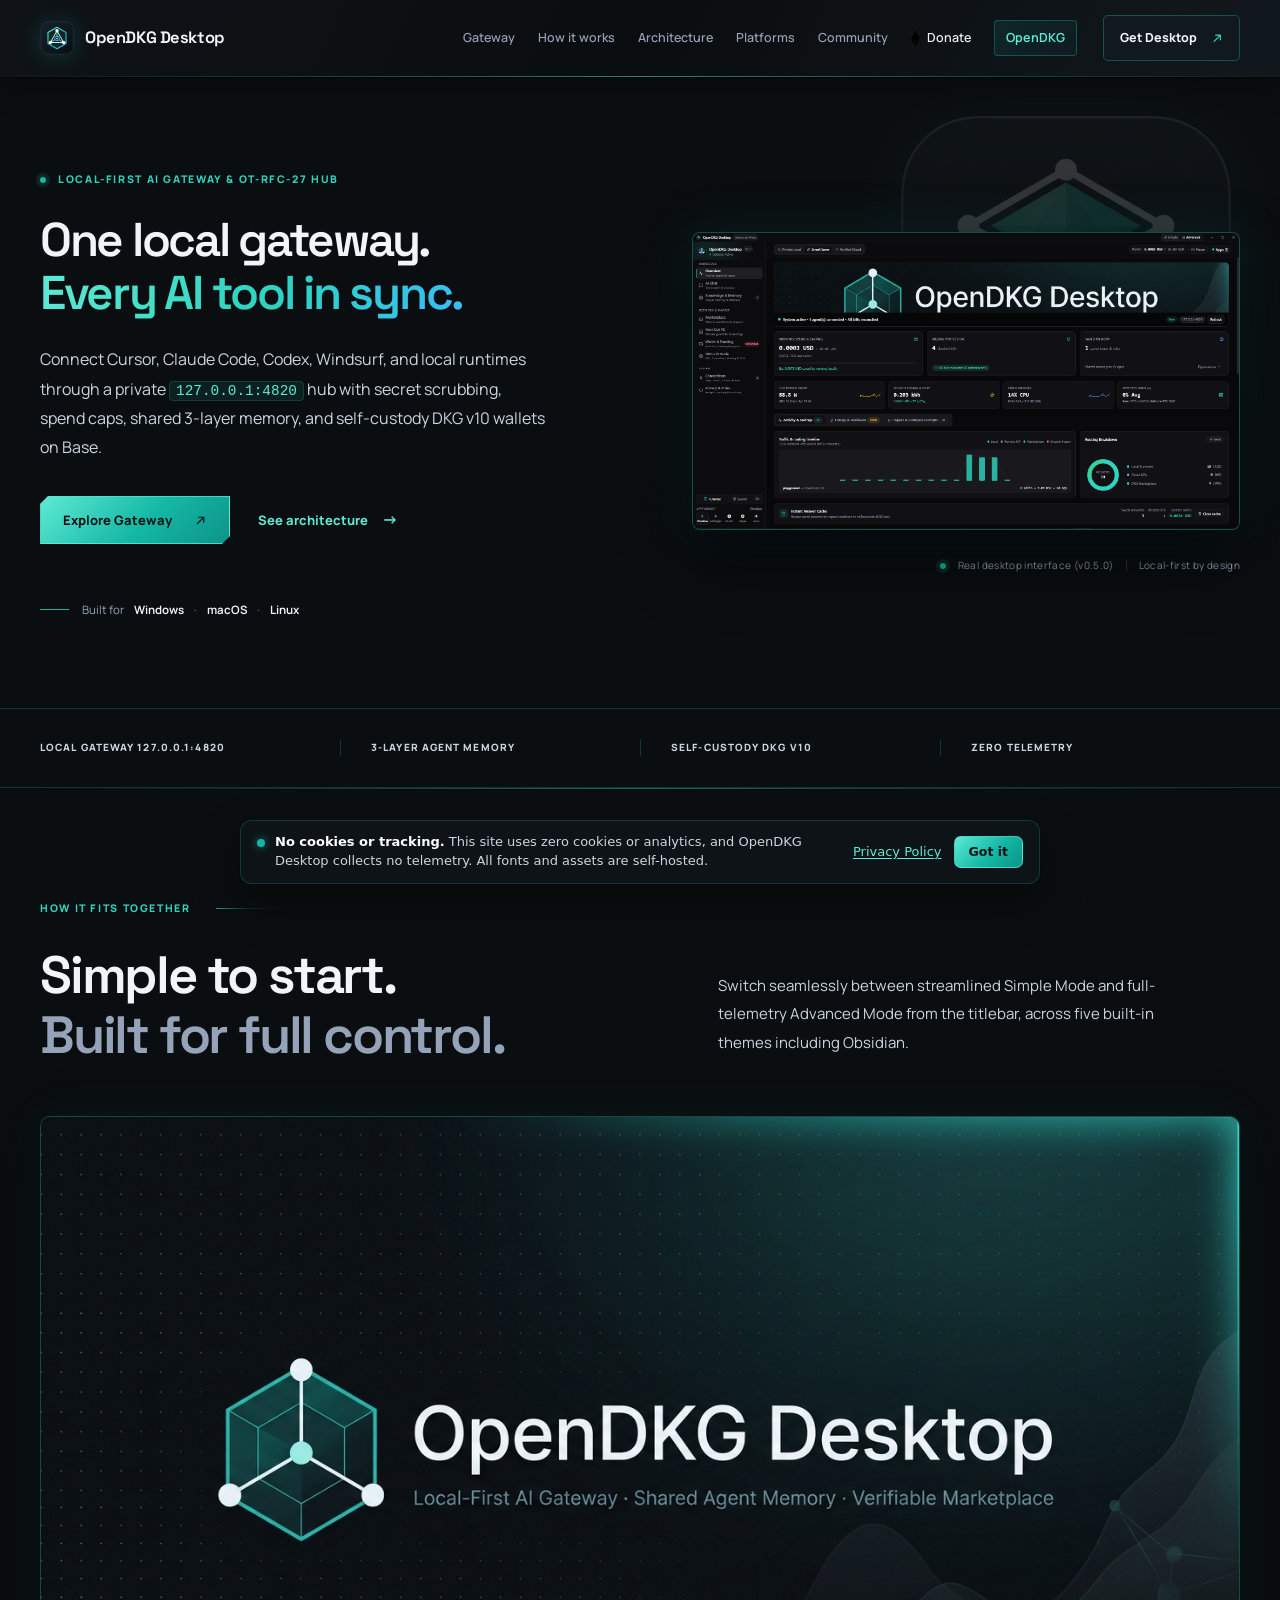
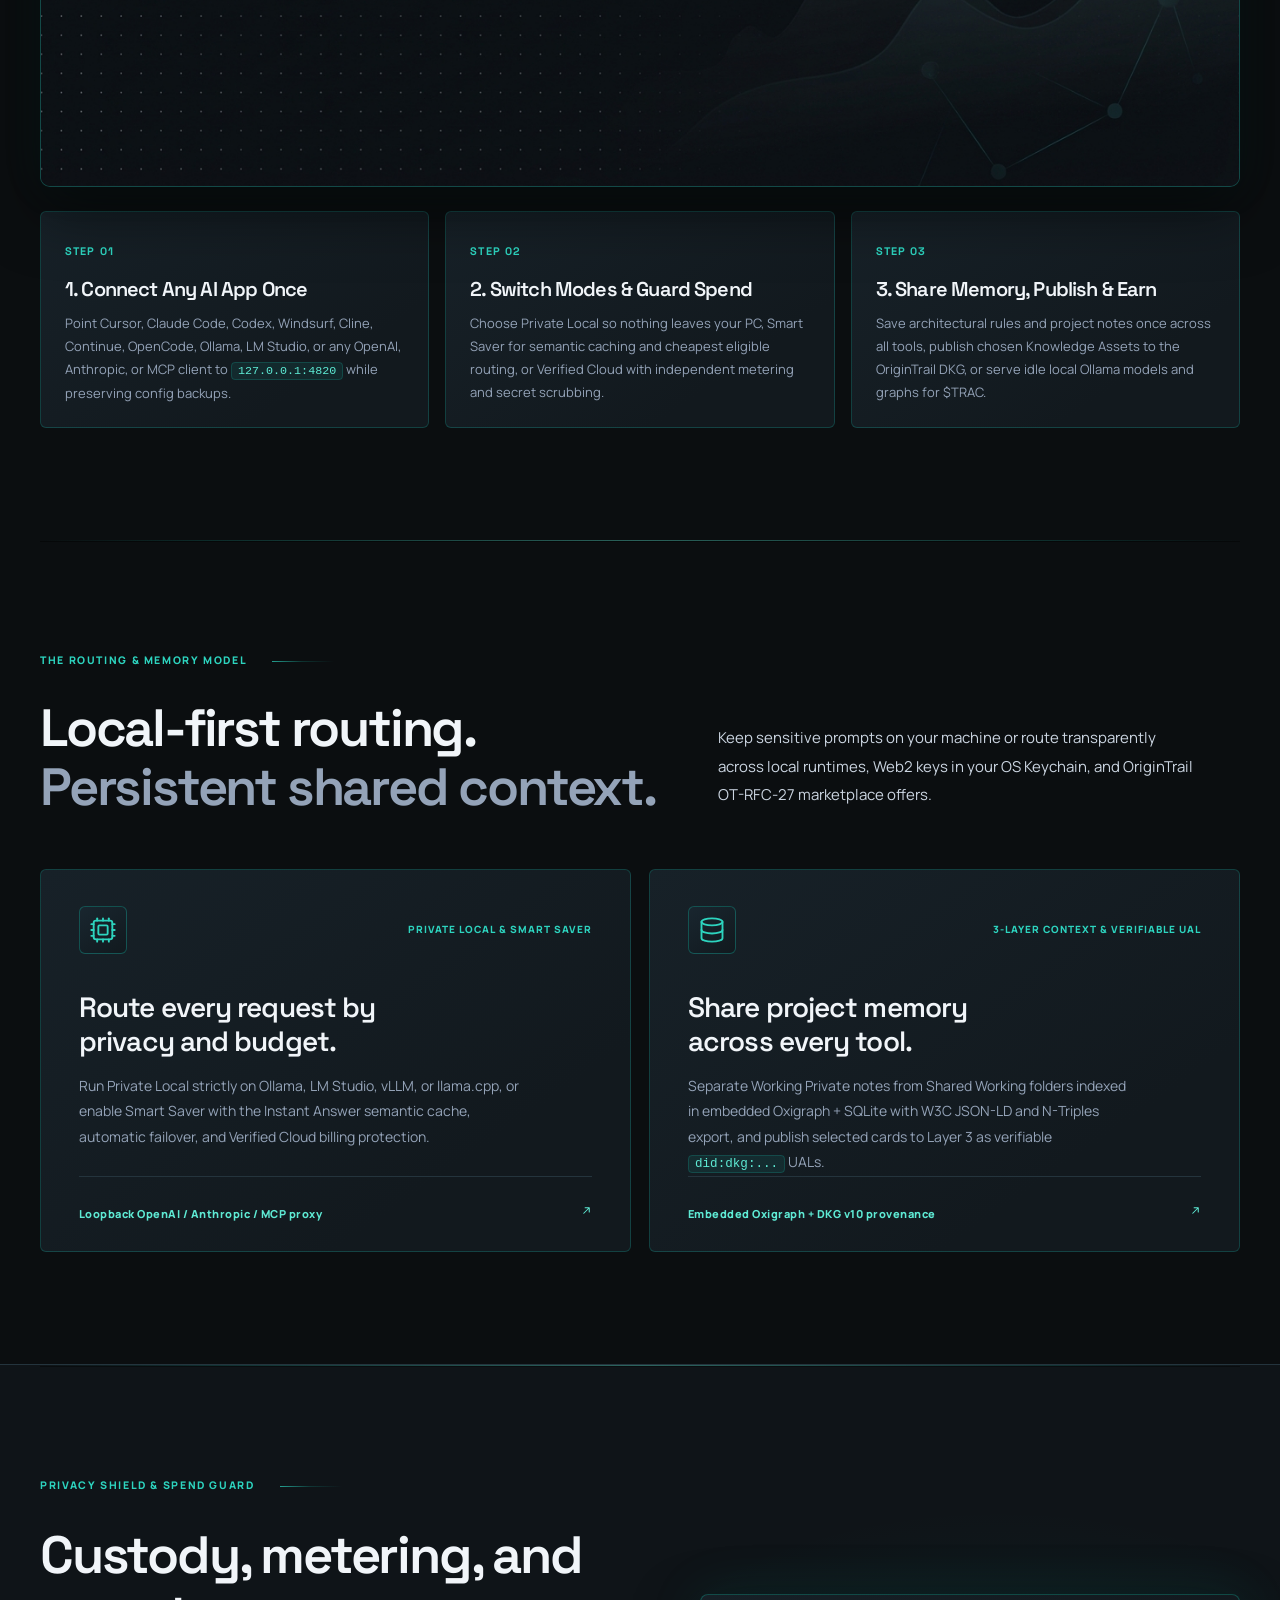
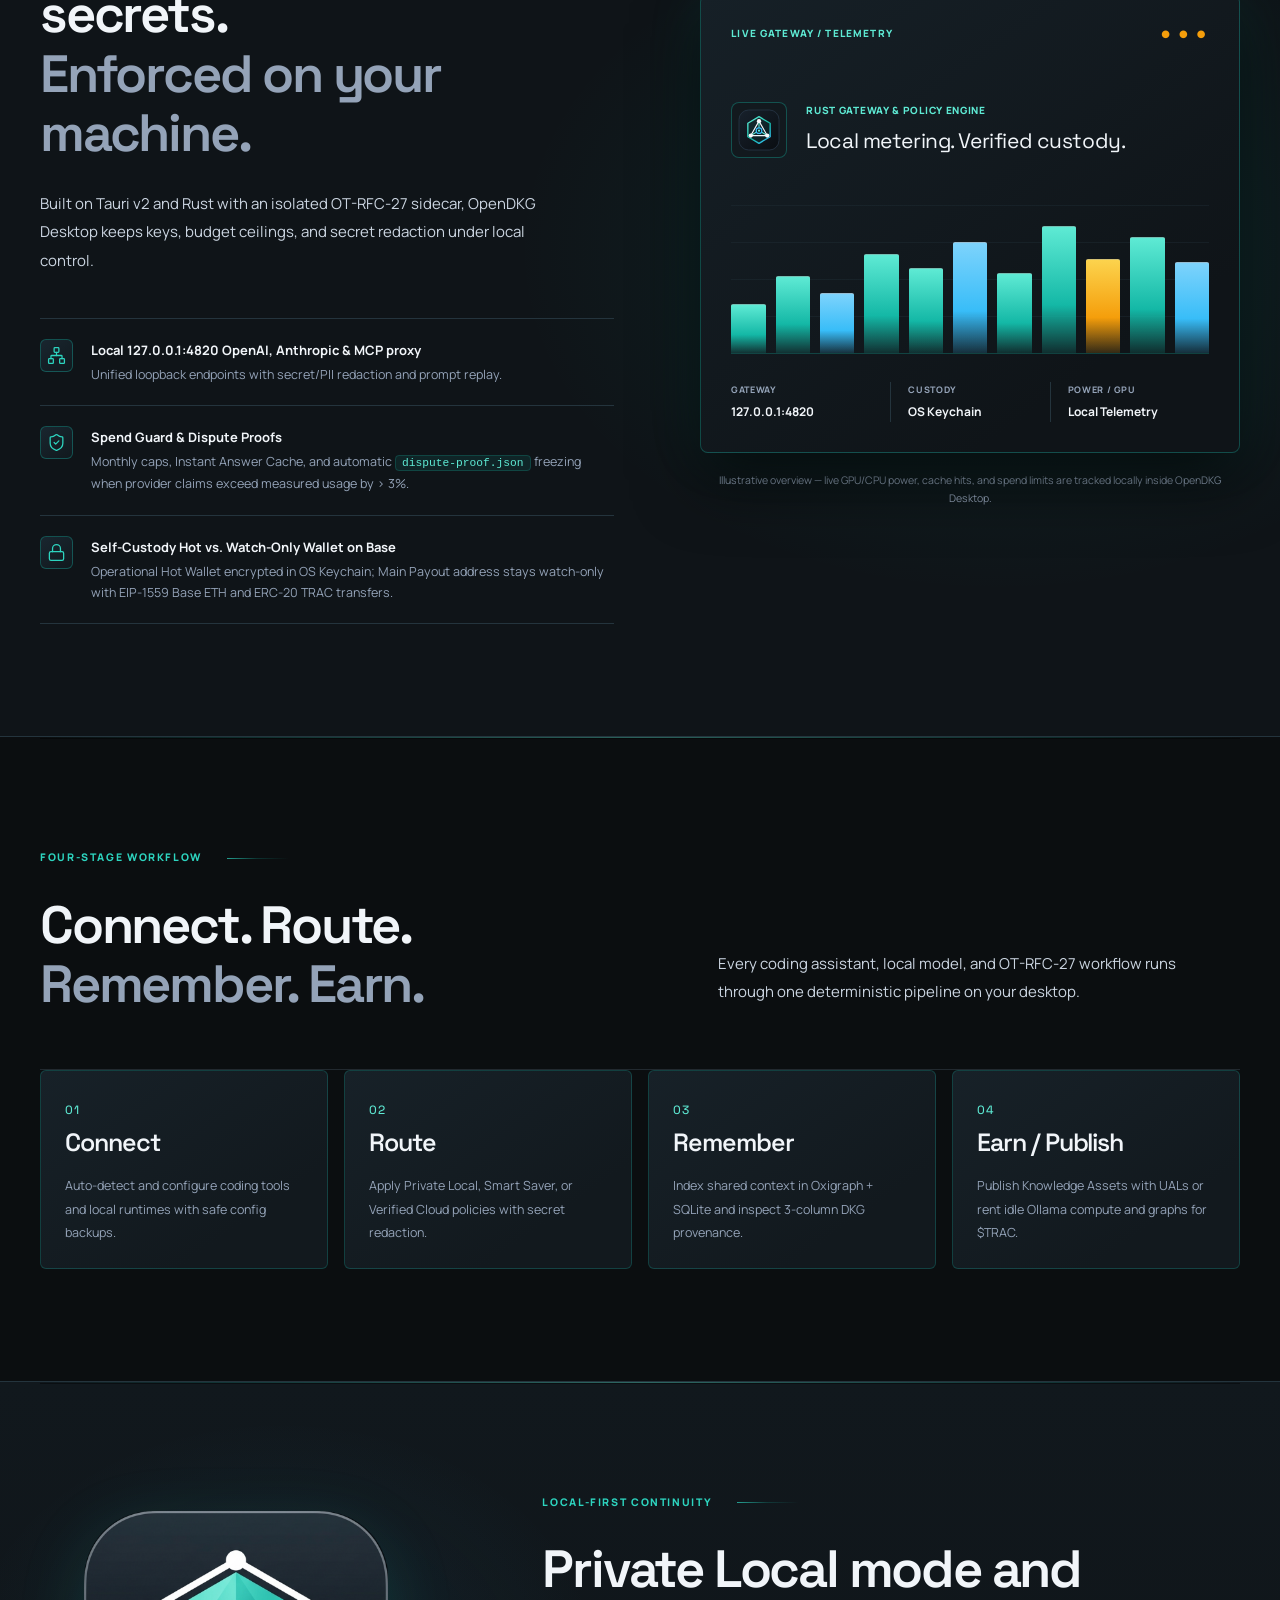
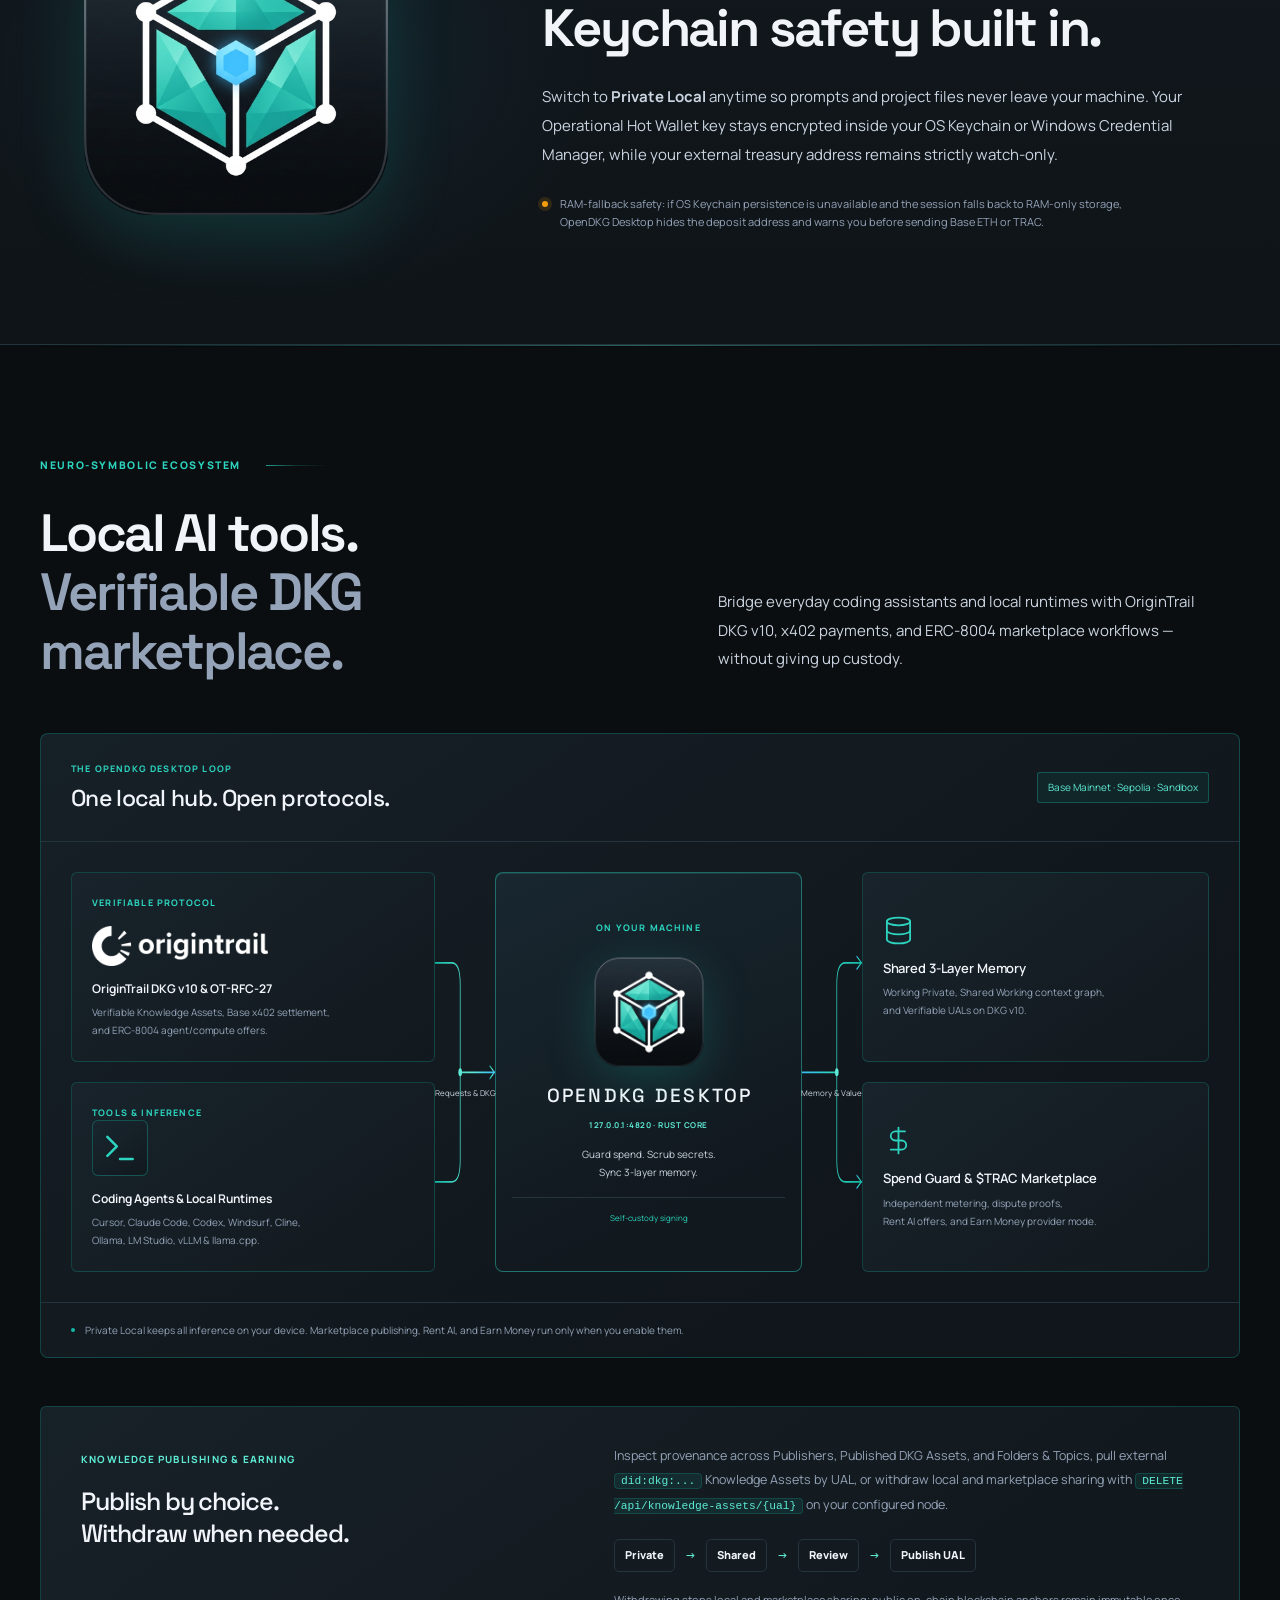
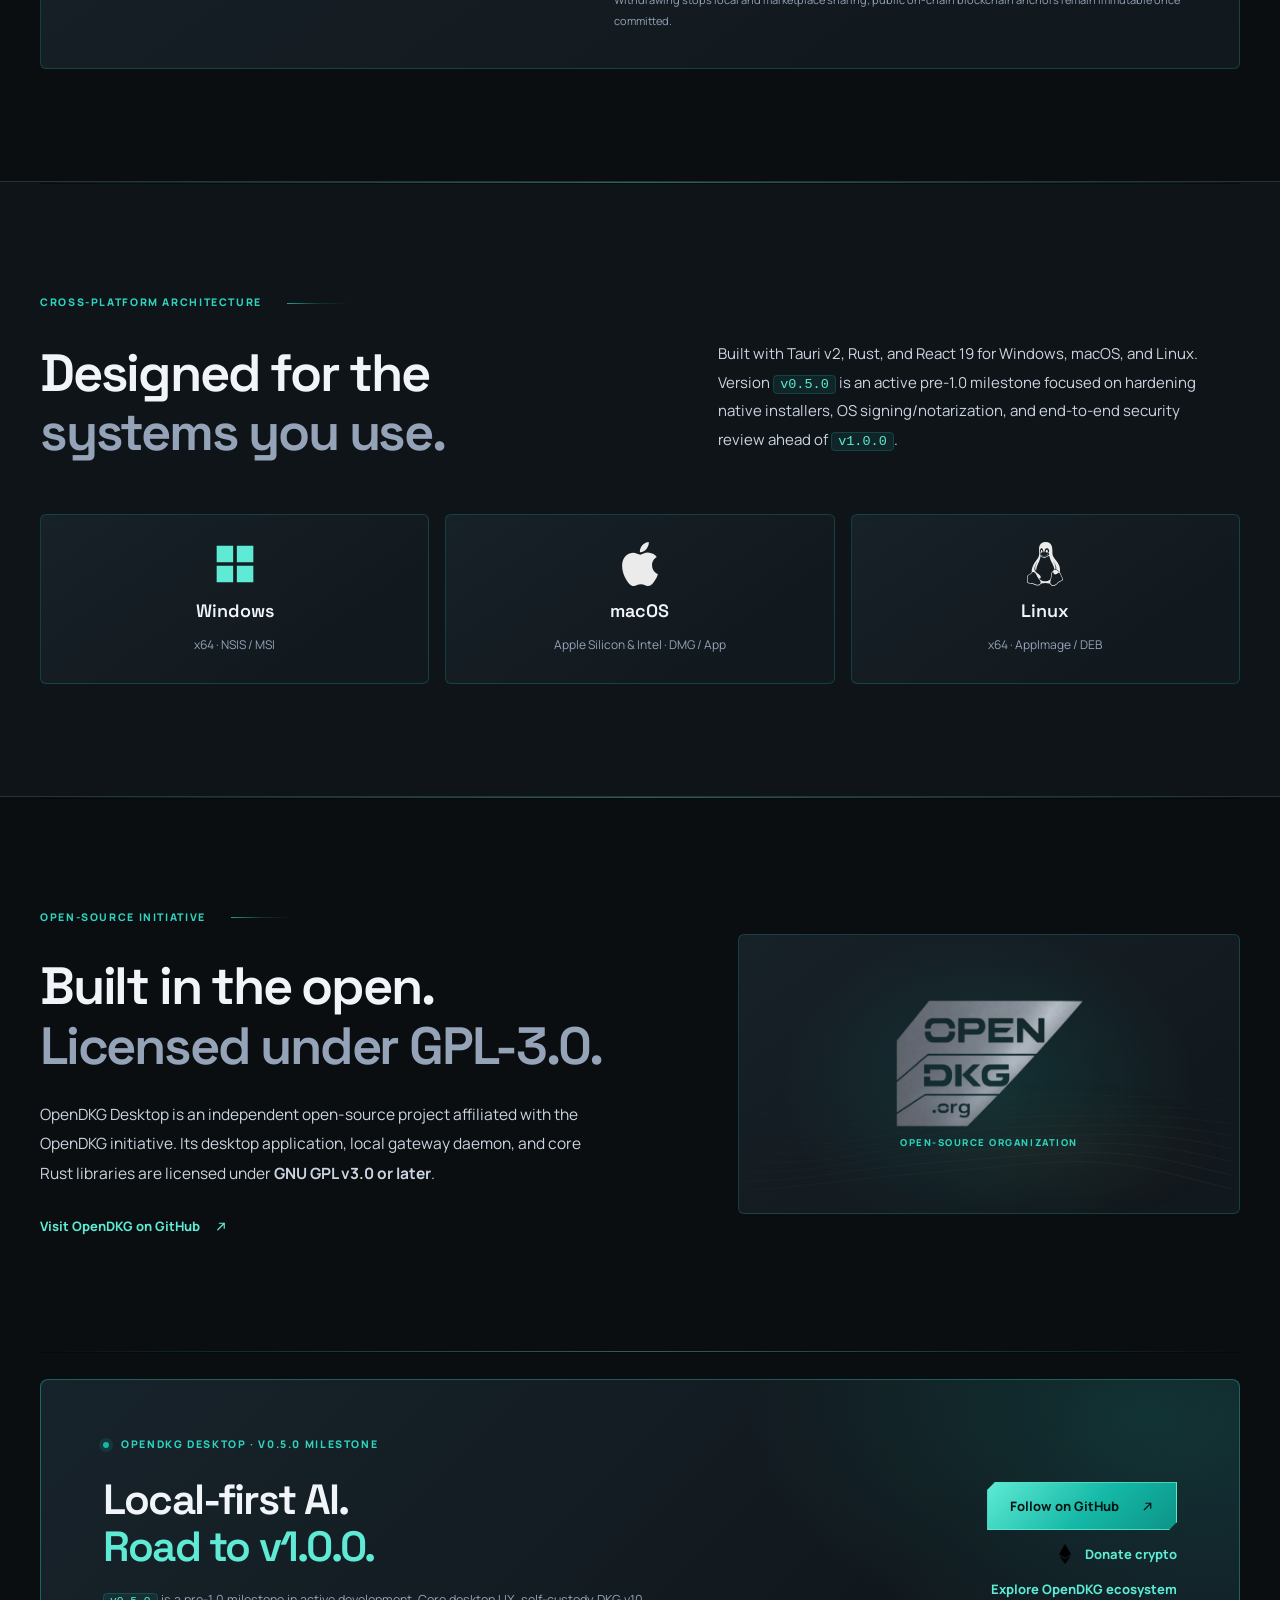
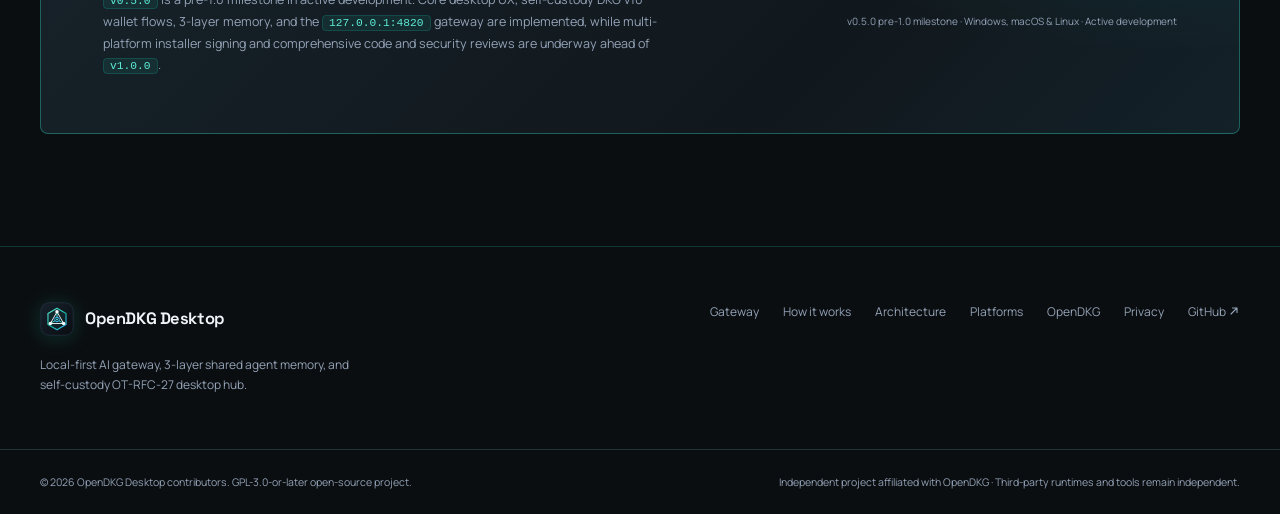
==== Desktop/index.html @ c494ce8a "Add Desktop, Graph, and VerityTrail websites" ====
<!doctype html>
<!-- Source: OpenDKG. Served at https://opendkg.org/desktop/ via the opendkg.org Pages build. -->
<html lang="en">
<head>
  <meta charset="utf-8">
  <meta name="viewport" content="width=device-width, initial-scale=1">
  <meta name="theme-color" content="#0b0e10">
  <meta name="description" content="OpenDKG Desktop is a local-first AI gateway, 3-layer agent memory hub, and OriginTrail OT-RFC-27 desktop application for Windows, macOS, and Linux.">
  <meta property="og:type" content="website">
  <meta property="og:title" content="OpenDKG Desktop — Local-First AI Gateway &amp; OT-RFC-27 Hub">
  <meta property="og:description" content="Connect AI coding agents through one private 127.0.0.1:4820 gateway with Spend Guard, 3-layer shared memory, and self-custody DKG v10 wallets on Base.">
  <meta property="og:image" content="https://opendkg.org/desktop/assets/banner.png">
  <link rel="canonical" href="https://opendkg.org/desktop/">
  <meta property="og:url" content="https://opendkg.org/desktop/">
  <title>OpenDKG Desktop — Local-First AI Gateway &amp; OT-RFC-27 Hub</title>
  <link rel="icon" type="image/png" href="assets/icon-32.png" sizes="32x32">
  <link rel="apple-touch-icon" href="assets/icon-128.png">
  <link rel="preload" href="assets/fonts/Manrope-var.ttf" as="font" type="font/ttf" crossorigin>
  <link rel="stylesheet" href="assets/site.css">
  <link rel="stylesheet" href="assets/titanium.css">
  <link rel="stylesheet" href="assets/refinements.css">
  <link rel="stylesheet" href="assets/silver-home.css">
  <link rel="stylesheet" href="assets/silver-effects.css">
  <link rel="stylesheet" href="assets/nav-donate.css">
  <link rel="stylesheet" href="assets/privacy-notice.css">
  <link rel="stylesheet" href="assets/theme.css">
  <script src="assets/site.js" defer></script>
  <script src="assets/privacy-notice.js" defer></script>
</head>
<body class="home-page" id="top">
  <a class="skip-link" href="#main">Skip to content</a>
  <div class="site-frame">
    <header class="site-header">
      <div class="shell nav-bar">
        <a class="logo-link" href="#top" aria-label="OpenDKG Desktop — back to top">
          <span class="brand-lockup">
            <img src="assets/icon.svg" width="34" height="34" alt="">
            <span class="brand-lockup-text">OpenDKG Desktop</span>
          </span>
        </a>
        <nav class="desktop-nav" aria-label="Main navigation">
          <a href="#gateway">Gateway</a>
          <a href="#how-it-works">How it works</a>
          <a href="#architecture">Architecture</a>
          <a href="#platforms">Platforms</a>
          <a href="#community">Community</a>
          <a class="nav-donate" href="https://opendkg.org/donate/"><img src="assets/icons/ethereum.png" alt="" width="9" height="15">Donate</a>
          <a class="nav-opendkg" href="https://opendkg.org/">OpenDKG</a>
        </nav>
        <a class="nav-cta" href="#download">Get Desktop <svg class="link-arrow" viewBox="0 0 16 16" fill="none" stroke="currentColor" stroke-width="1.5" stroke-linecap="round" stroke-linejoin="round" aria-hidden="true" focusable="false"><path d="M4 12 12 4M6 4h6v6"/></svg></a>
        <button class="menu-toggle" type="button" aria-label="Open menu" aria-expanded="false" aria-controls="mobile-menu"><span></span><span></span></button>
      </div>
      <nav class="mobile-nav" id="mobile-menu" aria-label="Mobile navigation" hidden>
        <a href="#gateway">Gateway</a>
        <a href="#how-it-works">How it works</a>
        <a href="#architecture">Architecture</a>
        <a href="#platforms">Platforms</a>
        <a href="#community">Community</a>
        <a href="#download">Get Desktop</a>
        <a class="nav-donate" href="https://opendkg.org/donate/"><img src="assets/icons/ethereum.png" alt="" width="9" height="15">Donate</a>
        <a class="nav-opendkg" href="https://opendkg.org/">OpenDKG</a>
      </nav>
    </header>

    <main id="main">
      <section class="hero shell" aria-labelledby="hero-title">
        <div class="hero-copy">
          <div class="eyebrow"><span class="eyebrow-marker"></span> LOCAL-FIRST AI GATEWAY &amp; OT-RFC-27 HUB</div>
          <h1 id="hero-title">One local gateway.<br><em>Every AI tool in sync.</em></h1>
          <p class="hero-intro">Connect Cursor, Claude Code, Codex, Windsurf, and local runtimes through a private <code>127.0.0.1:4820</code> hub with secret scrubbing, spend caps, shared 3-layer memory, and self-custody DKG v10 wallets on Base.</p>
          <div class="hero-actions">
            <a href="#gateway" class="button button-primary">Explore Gateway <svg class="link-arrow" viewBox="0 0 16 16" fill="none" stroke="currentColor" stroke-width="1.5" stroke-linecap="round" stroke-linejoin="round" aria-hidden="true" focusable="false"><path d="M4 12 12 4M6 4h6v6"/></svg></a>
            <a href="#architecture" class="text-link">See architecture <span aria-hidden="true">→</span></a>
          </div>
          <div class="platform-line"><span class="platform-dash"></span> Built for <strong>Windows</strong><span class="dot">·</span><strong>macOS</strong><span class="dot">·</span><strong>Linux</strong></div>
        </div>
        <div class="hero-visual" aria-label="OpenDKG Desktop v0.5.0 Obsidian theme screenshot">
          <img class="hero-shield" src="assets/logo.png" width="1024" height="1024" alt="" aria-hidden="true">
          <div class="dashboard-frame">
            <img src="assets/app-screenshot.png" width="1920" height="1041" alt="OpenDKG Desktop v0.5.0 in the Obsidian dark theme showing Simple and Advanced mode switching, Spend Guard, live GPU telemetry, and Instant Answer Cache" loading="eager" fetchpriority="high">
          </div>
          <div class="visual-caption"><span class="caption-pulse"></span> Real desktop interface (v0.5.0) <span class="caption-divider"></span> Local-first by design</div>
        </div>
      </section>

      <div class="trust-strip" aria-label="Core pillars">
        <div class="shell strip-inner">
          <span>LOCAL GATEWAY 127.0.0.1:4820</span>
          <span>3-LAYER AGENT MEMORY</span>
          <span>SELF-CUSTODY DKG V10</span>
          <span>ZERO TELEMETRY</span>
        </div>
      </div>

      <section class="section shell banner-showcase" id="quick-start" aria-labelledby="quickstart-title">
        <div class="section-label">HOW IT FITS TOGETHER</div>
        <div class="section-head">
          <h2 id="quickstart-title">Simple to start.<br><span>Built for full control.</span></h2>
          <p>Switch seamlessly between streamlined Simple Mode and full-telemetry Advanced Mode from the titlebar, across five built-in themes including Obsidian.</p>
        </div>
        <div class="banner-frame">
          <img src="assets/banner.png" width="1376" height="768" alt="OpenDKG Desktop — Local-First AI Gateway, Shared Agent Memory and Verifiable Marketplace banner" loading="lazy" decoding="async">
        </div>
        <div class="quickstart-grid">
          <article class="quickstart-card">
            <span class="quickstart-step">STEP 01</span>
            <h3>1. Connect Any AI App Once</h3>
            <p>Point Cursor, Claude Code, Codex, Windsurf, Cline, Continue, OpenCode, Ollama, LM Studio, or any OpenAI, Anthropic, or MCP client to <code>127.0.0.1:4820</code> while preserving config backups.</p>
          </article>
          <article class="quickstart-card">
            <span class="quickstart-step">STEP 02</span>
            <h3>2. Switch Modes &amp; Guard Spend</h3>
            <p>Choose Private Local so nothing leaves your PC, Smart Saver for semantic caching and cheapest eligible routing, or Verified Cloud with independent metering and secret scrubbing.</p>
          </article>
          <article class="quickstart-card">
            <span class="quickstart-step">STEP 03</span>
            <h3>3. Share Memory, Publish &amp; Earn</h3>
            <p>Save architectural rules and project notes once across all tools, publish chosen Knowledge Assets to the OriginTrail DKG, or serve idle local Ollama models and graphs for $TRAC.</p>
          </article>
        </div>
      </section>

      <section class="section shell section-protection" id="gateway" aria-labelledby="gateway-title">
        <div class="section-label">THE ROUTING &amp; MEMORY MODEL</div>
        <div class="section-head">
          <h2 id="gateway-title">Local-first routing.<br><span>Persistent shared context.</span></h2>
          <p>Keep sensitive prompts on your machine or route transparently across local runtimes, Web2 keys in your OS Keychain, and OriginTrail OT-RFC-27 marketplace offers.</p>
        </div>
        <div class="threat-pair">
          <article class="threat-panel">
            <div class="panel-heading">
              <span class="line-icon line-icon-agent" aria-hidden="true">
                <svg xmlns="http://www.w3.org/2000/svg" viewBox="0 0 24 24" fill="none" stroke="currentColor" stroke-width="1.6" stroke-linecap="round" stroke-linejoin="round" aria-hidden="true" focusable="false"><path d="M12 20v2"/><path d="M12 2v2"/><path d="M17 20v2"/><path d="M17 2v2"/><path d="M2 12h2"/><path d="M2 17h2"/><path d="M2 7h2"/><path d="M20 12h2"/><path d="M20 17h2"/><path d="M20 7h2"/><path d="M7 20v2"/><path d="M7 2v2"/><rect x="4" y="4" width="16" height="16" rx="2"/><rect x="8" y="8" width="8" height="8" rx="1"/></svg>
              </span>
              <span class="panel-index">PRIVATE LOCAL &amp; SMART SAVER</span>
            </div>
            <h3>Route every request by privacy and budget.</h3>
            <p>Run Private Local strictly on Ollama, LM Studio, vLLM, or llama.cpp, or enable Smart Saver with the Instant Answer semantic cache, automatic failover, and Verified Cloud billing protection.</p>
            <div class="panel-foot">Loopback OpenAI / Anthropic / MCP proxy <svg class="link-arrow" viewBox="0 0 16 16" fill="none" stroke="currentColor" stroke-width="1.5" stroke-linecap="round" stroke-linejoin="round" aria-hidden="true" focusable="false"><path d="M4 12 12 4M6 4h6v6"/></svg></div>
          </article>
          <article class="threat-panel">
            <div class="panel-heading">
              <span class="line-icon line-icon-system" aria-hidden="true">
                <svg xmlns="http://www.w3.org/2000/svg" viewBox="0 0 24 24" fill="none" stroke="currentColor" stroke-width="1.6" stroke-linecap="round" stroke-linejoin="round" aria-hidden="true" focusable="false"><ellipse cx="12" cy="5" rx="9" ry="3"/><path d="M3 5v14a9 3 0 0 0 18 0V5"/><path d="M3 12a9 3 0 0 0 18 0"/></svg>
              </span>
              <span class="panel-index">3-LAYER CONTEXT &amp; VERIFIABLE UAL</span>
            </div>
            <h3>Share project memory across every tool.</h3>
            <p>Separate Working Private notes from Shared Working folders indexed in embedded Oxigraph + SQLite with W3C JSON-LD and N-Triples export, and publish selected cards to Layer 3 as verifiable <code>did:dkg:...</code> UALs.</p>
            <div class="panel-foot">Embedded Oxigraph + DKG v10 provenance <svg class="link-arrow" viewBox="0 0 16 16" fill="none" stroke="currentColor" stroke-width="1.5" stroke-linecap="round" stroke-linejoin="round" aria-hidden="true" focusable="false"><path d="M4 12 12 4M6 4h6v6"/></svg></div>
          </article>
        </div>
      </section>

      <section class="section section-os" id="architecture" aria-labelledby="architecture-title">
        <div class="shell os-layout">
          <div class="os-copy">
            <div class="section-label">PRIVACY SHIELD &amp; SPEND GUARD</div>
            <h2 id="architecture-title">Custody, metering, and secrets.<br><span>Enforced on your machine.</span></h2>
            <p>Built on Tauri v2 and Rust with an isolated OT-RFC-27 sidecar, OpenDKG Desktop keeps keys, budget ceilings, and secret redaction under local control.</p>
            <ul class="feature-list">
              <li>
                <span class="mini-icon" aria-hidden="true">
                  <svg xmlns="http://www.w3.org/2000/svg" viewBox="0 0 24 24" fill="none" stroke="currentColor" stroke-width="1.6" stroke-linecap="round" stroke-linejoin="round" aria-hidden="true" focusable="false"><rect x="16" y="16" width="6" height="6" rx="1"/><rect x="2" y="16" width="6" height="6" rx="1"/><rect x="9" y="2" width="6" height="6" rx="1"/><path d="M5 16v-3a1 1 0 0 1 1-1h12a1 1 0 0 1 1 1v3"/><path d="M12 12V8"/></svg>
                </span>
                <div>
                  <strong>Local 127.0.0.1:4820 OpenAI, Anthropic &amp; MCP proxy</strong>
                  <span>Unified loopback endpoints with secret/PII redaction and prompt replay.</span>
                </div>
              </li>
              <li>
                <span class="mini-icon" aria-hidden="true">
                  <svg xmlns="http://www.w3.org/2000/svg" viewBox="0 0 24 24" fill="none" stroke="currentColor" stroke-width="1.6" stroke-linecap="round" stroke-linejoin="round" aria-hidden="true" focusable="false"><path d="M20 13c0 5-3.5 7.5-7.66 8.95a1 1 0 0 1-.67-.01C7.5 20.5 4 18 4 13V6a1 1 0 0 1 1-1c2 0 4.5-1.2 6.24-2.72a1.17 1.17 0 0 1 1.52 0C14.51 3.81 17 5 19 5a1 1 0 0 1 1 1z"/><path d="m9 12 2 2 4-4"/></svg>
                </span>
                <div>
                  <strong>Spend Guard &amp; Dispute Proofs</strong>
                  <span>Monthly caps, Instant Answer Cache, and automatic <code>dispute-proof.json</code> freezing when provider claims exceed measured usage by &gt; 3%.</span>
                </div>
              </li>
              <li>
                <span class="mini-icon" aria-hidden="true">
                  <svg xmlns="http://www.w3.org/2000/svg" viewBox="0 0 24 24" fill="none" stroke="currentColor" stroke-width="1.6" stroke-linecap="round" stroke-linejoin="round" aria-hidden="true" focusable="false"><rect x="3" y="11" width="18" height="11" rx="2"/><path d="M7 11V7a5 5 0 0 1 10 0v4"/></svg>
                </span>
                <div>
                  <strong>Self-Custody Hot vs. Watch-Only Wallet on Base</strong>
                  <span>Operational Hot Wallet encrypted in OS Keychain; Main Payout address stays watch-only with EIP-1559 Base ETH and ERC-20 TRAC transfers.</span>
                </div>
              </li>
            </ul>
          </div>
          <div class="os-art">
            <div class="os-surface">
              <div class="os-surface-top">
                <span class="os-label">LIVE GATEWAY / TELEMETRY</span>
                <span class="os-dots">● ● ●</span>
              </div>
              <div class="os-insight">
                <img class="os-insight-mark" src="assets/icon.svg" width="56" height="56" alt="" loading="lazy">
                <div>
                  <span class="metric-caption">RUST GATEWAY &amp; POLICY ENGINE</span>
                  <div class="os-insight-title">Local metering. Verified custody.</div>
                </div>
              </div>
              <div class="os-bars" aria-hidden="true">
                <span style="--v:36%"></span>
                <span style="--v:56%"></span>
                <span class="bar-cyan" style="--v:44%"></span>
                <span style="--v:72%"></span>
                <span style="--v:62%"></span>
                <span class="bar-cyan" style="--v:81%"></span>
                <span style="--v:58%"></span>
                <span style="--v:92%"></span>
                <span class="bar-amber" style="--v:68%"></span>
                <span style="--v:84%"></span>
                <span class="bar-cyan" style="--v:66%"></span>
              </div>
              <div class="os-stats">
                <div><span>GATEWAY</span><strong>127.0.0.1:4820</strong></div>
                <div><span>CUSTODY</span><strong>OS Keychain</strong></div>
                <div><span>POWER / GPU</span><strong>Local Telemetry</strong></div>
              </div>
            </div>
            <p class="art-caption">Illustrative overview — live GPU/CPU power, cache hits, and spend limits are tracked locally inside OpenDKG Desktop.</p>
          </div>
        </div>
      </section>

      <section class="section shell method" id="how-it-works" aria-labelledby="method-title">
        <div class="section-label">FOUR-STAGE WORKFLOW</div>
        <div class="section-head">
          <h2 id="method-title">Connect. Route.<br><span>Remember. Earn.</span></h2>
          <p>Every coding assistant, local model, and OT-RFC-27 workflow runs through one deterministic pipeline on your desktop.</p>
        </div>
        <div class="steps">
          <div class="step">
            <span class="step-index">01</span>
            <h3>Connect</h3>
            <p>Auto-detect and configure coding tools and local runtimes with safe config backups.</p>
          </div>
          <div class="step">
            <span class="step-index">02</span>
            <h3>Route</h3>
            <p>Apply Private Local, Smart Saver, or Verified Cloud policies with secret redaction.</p>
          </div>
          <div class="step">
            <span class="step-index">03</span>
            <h3>Remember</h3>
            <p>Index shared context in Oxigraph + SQLite and inspect 3-column DKG provenance.</p>
          </div>
          <div class="step">
            <span class="step-index">04</span>
            <h3>Earn / Publish</h3>
            <p>Publish Knowledge Assets with UALs or rent idle Ollama compute and graphs for $TRAC.</p>
          </div>
        </div>
      </section>

      <section class="section section-offline" id="offline" aria-labelledby="offline-title">
        <div class="shell offline-layout">
          <div class="offline-mark" aria-hidden="true">
            <img src="assets/logo.png" width="1024" height="1024" alt="" loading="lazy">
          </div>
          <div class="offline-copy">
            <div class="section-label">LOCAL-FIRST CONTINUITY</div>
            <h2 id="offline-title">Private Local mode and Keychain safety built in.</h2>
            <p>Switch to <strong>Private Local</strong> anytime so prompts and project files never leave your machine. Your Operational Hot Wallet key stays encrypted inside your OS Keychain or Windows Credential Manager, while your external treasury address remains strictly watch-only.</p>
            <div class="offline-footnote">
              <span class="footnote-mark"></span>
              <span>RAM-fallback safety: if OS Keychain persistence is unavailable and the session falls back to RAM-only storage, OpenDKG Desktop hides the deposit address and warns you before sending Base ETH or TRAC.</span>
            </div>
          </div>
        </div>
      </section>

      <section class="section shell intelligence" id="ecosystem" aria-labelledby="ecosystem-title">
        <div class="section-label">NEURO-SYMBOLIC ECOSYSTEM</div>
        <div class="section-head">
          <h2 id="ecosystem-title">Local AI tools.<br><span>Verifiable DKG marketplace.</span></h2>
          <p>Bridge everyday coding assistants and local runtimes with OriginTrail DKG v10, x402 payments, and ERC-8004 marketplace workflows — without giving up custody.</p>
        </div>
        <figure id="intelligence-map" class="intelligence-map" aria-labelledby="intelligence-map-title" aria-describedby="intelligence-map-note">
          <div class="intelligence-map-heading">
            <div>
              <span class="map-eyebrow">THE OPENDKG DESKTOP LOOP</span>
              <h3 id="intelligence-map-title">One local hub. Open protocols.</h3>
            </div>
            <span class="map-optional">Base Mainnet · Sepolia · Sandbox</span>
          </div>
          <div class="intelligence-map-grid">
            <div class="map-partners">
              <article class="map-partner">
                <span class="map-node-label">VERIFIABLE PROTOCOL</span>
                <img class="map-origintrail" src="assets/brands/origintrail.webp" width="416" height="94" alt="OriginTrail" loading="lazy">
                <h4>OriginTrail DKG v10 &amp; OT-RFC-27</h4>
                <p>Verifiable Knowledge Assets, Base x402 settlement,<br>and ERC-8004 agent/compute offers.</p>
              </article>
              <article class="map-partner">
                <span class="map-node-label">TOOLS &amp; INFERENCE</span>
                <span class="vendor-emblem" aria-hidden="true">
                  <svg xmlns="http://www.w3.org/2000/svg" viewBox="0 0 24 24" fill="none" stroke="currentColor" stroke-width="1.6" stroke-linecap="round" stroke-linejoin="round" focusable="false"><polyline points="4 17 10 11 4 5"/><line x1="12" x2="20" y1="19" y2="19"/></svg>
                </span>
                <h4>Coding Agents &amp; Local Runtimes</h4>
                <p>Cursor, Claude Code, Codex, Windsurf, Cline,<br>Ollama, LM Studio, vLLM &amp; llama.cpp.</p>
              </article>
            </div>
            <div class="map-connector map-connector-in" aria-hidden="true">
              <svg viewBox="0 0 100 300" preserveAspectRatio="none">
                <defs>
                  <linearGradient id="map-line-in" x1="0" x2="1">
                    <stop stop-color="#14b8a6"/>
                    <stop offset="0.6" stop-color="#5eead4"/>
                    <stop offset="1" stop-color="#38bdf8"/>
                  </linearGradient>
                </defs>
                <path d="M0 68H28Q42 68 42 84V216Q42 232 28 232H0M42 150H100"/>
                <circle cx="42" cy="150" r="3"/>
                <path class="map-arrow" d="m91 145 8 5-8 5"/>
              </svg>
              <span>Requests &amp; DKG</span>
            </div>
            <div class="map-axiom">
              <span class="map-node-label">ON YOUR MACHINE</span>
              <img src="assets/logo.png" width="1024" height="1024" alt="OpenDKG Desktop emblem" loading="lazy">
              <strong>OPENDKG DESKTOP</strong>
              <span class="map-core-tag">127.0.0.1:4820 · RUST CORE</span>
              <p>Guard spend. Scrub secrets.<br>Sync 3-layer memory.</p>
              <div class="map-return-label">Self-custody signing</div>
            </div>
            <div class="map-connector map-connector-out" aria-hidden="true">
              <svg viewBox="0 0 100 300" preserveAspectRatio="none">
                <defs>
                  <linearGradient id="map-line-out" x1="0" x2="1">
                    <stop stop-color="#38bdf8"/>
                    <stop offset="0.5" stop-color="#2dd4bf"/>
                    <stop offset="1" stop-color="#14b8a6"/>
                  </linearGradient>
                </defs>
                <path d="M0 150H58M100 68H72Q58 68 58 84V216Q58 232 72 232H100"/>
                <circle cx="58" cy="150" r="3"/>
                <path class="map-arrow" d="m91 63 8 5-8 5m0 154 8 5-8 5"/>
              </svg>
              <span>Memory &amp; Value</span>
            </div>
            <div class="map-outcomes">
              <article class="map-outcome">
                <span class="map-outcome-icon">
                  <svg xmlns="http://www.w3.org/2000/svg" viewBox="0 0 24 24" fill="none" stroke="currentColor" stroke-width="1.6" stroke-linecap="round" stroke-linejoin="round" aria-hidden="true" focusable="false"><ellipse cx="12" cy="5" rx="9" ry="3"/><path d="M3 5v14a9 3 0 0 0 18 0V5"/><path d="M3 12a9 3 0 0 0 18 0"/></svg>
                </span>
                <div>
                  <h4>Shared 3-Layer Memory</h4>
                  <p>Working Private, Shared Working context graph,<br>and Verifiable UALs on DKG v10.</p>
                </div>
              </article>
              <article class="map-outcome">
                <span class="map-outcome-icon">
                  <svg xmlns="http://www.w3.org/2000/svg" viewBox="0 0 24 24" fill="none" stroke="currentColor" stroke-width="1.6" stroke-linecap="round" stroke-linejoin="round" aria-hidden="true" focusable="false"><path d="M12 2v20"/><path d="M17 5H9.5a3.5 3.5 0 0 0 0 7h5a3.5 3.5 0 0 1 0 7H6"/></svg>
                </span>
                <div>
                  <h4>Spend Guard &amp; $TRAC Marketplace</h4>
                  <p>Independent metering, dispute proofs,<br>Rent AI offers, and Earn Money provider mode.</p>
                </div>
              </article>
            </div>
          </div>
          <figcaption id="intelligence-map-note">
            <span class="map-foot-dot" aria-hidden="true"></span>
            Private Local keeps all inference on your device. Marketplace publishing, Rent AI, and Earn Money run only when you enable them.
          </figcaption>
        </figure>
        <div class="reporting">
          <div>
            <span class="reporting-label">KNOWLEDGE PUBLISHING &amp; EARNING</span>
            <h3>Publish by choice.<br>Withdraw when needed.</h3>
          </div>
          <div>
            <p>Inspect provenance across Publishers, Published DKG Assets, and Folders &amp; Topics, pull external <code>did:dkg:...</code> Knowledge Assets by UAL, or withdraw local and marketplace sharing with <code>DELETE /api/knowledge-assets/{ual}</code> on your configured node.</p>
            <div class="reporting-flow" aria-label="Knowledge publishing process">
              <span>Private</span><b>→</b><span>Shared</span><b>→</b><span>Review</span><b>→</b><span>Publish UAL</span>
            </div>
            <p class="reporting-note">Withdrawing stops local and marketplace sharing; public on-chain blockchain anchors remain immutable once committed.</p>
          </div>
        </div>
      </section>

      <section class="section platforms-section" id="platforms" aria-labelledby="platforms-title">
        <div class="shell">
          <div class="section-label">CROSS-PLATFORM ARCHITECTURE</div>
          <div class="section-head">
            <h2 id="platforms-title">Designed for the<br><span>systems you use.</span></h2>
            <p>Built with Tauri v2, Rust, and React 19 for Windows, macOS, and Linux. Version <code>v0.5.0</code> is an active pre-1.0 milestone focused on hardening native installers, OS signing/notarization, and end-to-end security review ahead of <code>v1.0.0</code>.</p>
          </div>
          <div class="platform-grid">
            <div class="platform-card">
              <span class="platform-symbol" aria-hidden="true"><svg viewBox="0 0 24 24" fill="currentColor" focusable="false"><path d="M2 2h9v9H2zM13 2h9v9h-9zM2 13h9v9H2zM13 13h9v9h-9z"/></svg></span>
              <strong>Windows</strong>
              <span class="platform-note">x64 · NSIS / MSI</span>
            </div>
            <div class="platform-card">
              <span class="platform-symbol" aria-hidden="true"><img src="assets/icons/apple.svg" width="44" height="44" alt="" loading="lazy"></span>
              <strong>macOS</strong>
              <span class="platform-note">Apple Silicon &amp; Intel · DMG / App</span>
            </div>
            <div class="platform-card">
              <span class="platform-symbol" aria-hidden="true"><img src="assets/icons/linux.svg" width="44" height="44" alt="" loading="lazy"></span>
              <strong>Linux</strong>
              <span class="platform-note">x64 · AppImage / DEB</span>
            </div>
          </div>
        </div>
      </section>

      <section class="section shell community" id="community" aria-labelledby="community-title">
        <div class="community-main">
          <div>
            <div class="section-label">OPEN-SOURCE INITIATIVE</div>
            <h2 id="community-title">Built in the open.<br><span>Licensed under GPL-3.0.</span></h2>
            <p>OpenDKG Desktop is an independent open-source project affiliated with the OpenDKG initiative. Its desktop application, local gateway daemon, and core Rust libraries are licensed under <strong>GNU GPL v3.0 or later</strong>.</p>
            <a class="text-link" href="https://github.com/OpenDKG" target="_blank" rel="noopener noreferrer">Visit OpenDKG on GitHub <svg class="link-arrow" viewBox="0 0 16 16" fill="none" stroke="currentColor" stroke-width="1.5" stroke-linecap="round" stroke-linejoin="round" aria-hidden="true" focusable="false"><path d="M4 12 12 4M6 4h6v6"/></svg></a>
          </div>
          <div class="community-brand">
            <img class="community-wave" src="assets/opendkg-wave.svg" width="621" height="180" alt="" loading="lazy" decoding="async" aria-hidden="true">
            <img class="community-lockup" src="assets/opendkg-titanium.webp" width="420" height="294" loading="lazy" decoding="async" alt="OpenDKG logo">
            <small>OPEN-SOURCE ORGANIZATION</small>
          </div>
        </div>
      </section>

      <section class="section shell download-section" id="download" aria-labelledby="download-title">
        <div class="download-box">
          <div>
            <div class="eyebrow"><span class="eyebrow-marker"></span> OPENDKG DESKTOP · V0.5.0 MILESTONE</div>
            <h2 id="download-title">Local-first AI.<br><span>Road to v1.0.0.</span></h2>
            <p><code>v0.5.0</code> is a pre-1.0 milestone in active development. Core desktop UX, self-custody DKG v10 wallet flows, 3-layer memory, and the <code>127.0.0.1:4820</code> gateway are implemented, while multi-platform installer signing and comprehensive code and security reviews are underway ahead of <code>v1.0.0</code>.</p>
          </div>
          <div class="download-actions">
            <a class="button button-primary" href="https://github.com/OpenDKG" target="_blank" rel="noopener noreferrer">Follow on GitHub <svg class="link-arrow" viewBox="0 0 16 16" fill="none" stroke="currentColor" stroke-width="1.5" stroke-linecap="round" stroke-linejoin="round" aria-hidden="true" focusable="false"><path d="M4 12 12 4M6 4h6v6"/></svg></a>
            <a class="text-link" href="https://opendkg.org/donate/"><img src="assets/icons/ethereum.png" alt="" width="12" height="20">Donate crypto</a>
            <a class="text-link" href="https://opendkg.org/">Explore OpenDKG ecosystem</a>
            <span>v0.5.0 pre-1.0 milestone · Windows, macOS &amp; Linux · Active development</span>
          </div>
        </div>
      </section>
    </main>

    <footer class="site-footer">
      <div class="shell footer-main">
        <div class="footer-brand">
          <a href="#top" aria-label="OpenDKG Desktop — back to top">
            <span class="brand-lockup">
              <img src="assets/icon.svg" width="32" height="32" alt="">
              <span class="brand-lockup-text">OpenDKG Desktop</span>
            </span>
          </a>
          <p>Local-first AI gateway, 3-layer shared agent memory, and self-custody OT-RFC-27 desktop hub.</p>
        </div>
        <div class="footer-links">
          <a href="#gateway">Gateway</a>
          <a href="#how-it-works">How it works</a>
          <a href="#architecture">Architecture</a>
          <a href="#platforms">Platforms</a>
          <a href="#community">OpenDKG</a>
          <a href="https://opendkg.org/privacy/">Privacy</a>
          <a href="https://github.com/OpenDKG" target="_blank" rel="noopener noreferrer">GitHub <svg class="link-arrow" viewBox="0 0 16 16" fill="none" stroke="currentColor" stroke-width="1.5" stroke-linecap="round" stroke-linejoin="round" aria-hidden="true" focusable="false"><path d="M4 12 12 4M6 4h6v6"/></svg></a>
        </div>
      </div>
      <div class="shell footer-bottom">
        <span>© <span id="year">2026</span> OpenDKG Desktop contributors. GPL-3.0-or-later open-source project.</span>
        <span>Independent project affiliated with OpenDKG · Third-party runtimes and tools remain independent.</span>
      </div>
    </footer>
  </div>

  <aside id="privacy-notice" class="privacy-notice" role="region" aria-label="Privacy notice">
    <div class="privacy-notice-inner">
      <p class="privacy-notice-copy">
        <span class="privacy-notice-dot" aria-hidden="true"></span>
        <span><strong>No cookies or tracking.</strong> This site uses zero cookies or analytics, and OpenDKG Desktop collects no telemetry. All fonts and assets are self-hosted.</span>
      </p>
      <div class="privacy-notice-actions">
        <a class="privacy-notice-link" href="https://opendkg.org/privacy/">Privacy Policy</a>
        <button type="button" class="privacy-notice-btn" id="privacy-notice-dismiss">Got it</button>
      </div>
    </div>
  </aside>
</body>
</html>
---- Desktop/assets/site.css ----
@font-face{font-family:Manrope;src:url('fonts/Manrope-var.ttf') format('truetype');font-style:normal;font-weight:200 800;font-display:swap}
@font-face{font-family:SpaceGrotesk;src:url('fonts/SpaceGrotesk-var.ttf') format('truetype');font-style:normal;font-weight:300 700;font-display:swap}
:root{color-scheme:dark;--bg:#0b0f15;--paper:#0e141d;--surface:#111923;--border:rgba(159,183,217,.13);--white:#f3f6fb;--soft:#b4bfd1;--muted:#8190a6;--blue:#80b9ed;--indigo:#a69cdb;--cyan:#8acbd6;--container:1280px}
*,*::before,*::after{box-sizing:border-box}
html{scroll-behavior:smooth;scroll-padding-top:85px}
body{margin:0;overflow-x:clip;background:var(--bg);color:var(--white);font:400 15.5px/1.7 Manrope,system-ui,sans-serif;-webkit-font-smoothing:antialiased}
body::before{content:"";position:absolute;z-index:-1;inset:0 0 auto;height:1120px;background:radial-gradient(ellipse 750px 590px at 92% 12%,rgba(40,73,115,.18),transparent 80%),radial-gradient(ellipse 700px 520px at 25% 20%,rgba(40,51,77,.14),transparent 80%);pointer-events:none}
a{color:inherit}img{max-width:100%;height:auto}button{font:inherit}button,a{-webkit-tap-highlight-color:transparent}::selection{background:#37577a;color:#fff}
:focus-visible{outline:2px solid var(--blue);outline-offset:4px;border-radius:3px}
[hidden]{display:none!important}.skip-link{position:absolute;left:20px;top:-80px;background:#fff;color:#101720;padding:12px 18px;z-index:100}.skip-link:focus{top:12px}
.shell{max-width:var(--container);padding-left:40px;padding-right:40px;margin-left:auto;margin-right:auto}
.site-header{position:sticky;top:0;z-index:80;background:rgba(11,15,21,.91);border-bottom:1px solid rgba(161,177,206,.075);backdrop-filter:blur(24px);-webkit-backdrop-filter:blur(24px)}
.nav-bar{height:82px;display:flex;align-items:center;gap:36px}.logo-link{display:inline-flex;align-items:center;flex-shrink:0}.logo-link img{width:156px;height:auto;object-fit:contain}.desktop-nav{display:flex;align-items:center;gap:30px;margin-left:auto}.desktop-nav a{font-size:12.5px;color:#a7b0c1;text-decoration:none;font-weight:550;transition:color .2s}.desktop-nav a:hover{color:#fff}.nav-cta{display:inline-flex;align-items:center;gap:14px;white-space:nowrap;text-decoration:none;font-weight:750;font-size:12.5px;color:#d8e9fa;border:1px solid rgba(141,183,225,.26);border-radius:8px;padding:11px 16px;background:rgba(117,165,215,.055);transition:background .2s,border .2s}.nav-cta:hover{background:rgba(117,165,215,.15);border-color:rgba(141,183,225,.52)}.nav-cta span{font-size:15px;color:var(--blue)}.menu-toggle{display:none;border:1px solid var(--border);background:rgba(255,255,255,.04);border-radius:8px;width:44px;height:42px;align-items:center;justify-content:center;gap:5px;flex-direction:column;cursor:pointer}.menu-toggle span{width:17px;height:2px;background:#e4ebf6;transition:transform .2s}.menu-toggle[aria-expanded=true] span:first-child{transform:translateY(3.5px) rotate(45deg)}.menu-toggle[aria-expanded=true] span:last-child{transform:translateY(-3.5px) rotate(-45deg)}.mobile-nav{padding:8px 28px 20px;border-top:1px solid var(--border)}.mobile-nav a{display:block;color:var(--soft);text-decoration:none;padding:11px 0;font-size:14px}
.hero{display:grid;grid-template-columns:51% 49%;align-items:center;min-height:650px;padding-top:80px;padding-bottom:100px;position:relative}.hero-copy{position:relative;z-index:2}.eyebrow,.section-label{color:#93aed0;font-size:10.5px;letter-spacing:.155em;font-weight:800;display:flex;align-items:center;gap:12px}.eyebrow-marker{width:6px;height:6px;background:#82b9e5;border-radius:50%;box-shadow:0 0 0 4px rgba(121,185,229,.09)}
h1,h2,h3,p{margin:0}h1,h2,h3{letter-spacing:-.042em;font-family:SpaceGrotesk,Manrope,sans-serif}h1{font-weight:580;font-size:clamp(39px,4.4vw,68px);line-height:1.115;margin-top:25px;max-width:750px;letter-spacing:-.054em}h1 em{font-style:normal;background:linear-gradient(110deg,#e2eaf5 2%,#95b9dd 64%,#9d94c6);-webkit-background-clip:text;background-clip:text;color:transparent}.hero-intro{font-size:16px;color:#aab6c8;line-height:1.82;max-width:505px;margin-top:26px}.hero-actions{display:flex;align-items:center;gap:28px;margin-top:34px}.button{min-height:48px;padding:12px 22px;display:inline-flex;align-items:center;justify-content:center;gap:22px;border-radius:8px;font-size:13px;font-weight:800;text-decoration:none;white-space:nowrap;transition:background .2s,transform .2s}.button:hover{transform:translateY(-2px)}.button-primary{background:#c7dbf0;color:#142033;border:1px solid #dfedfb}.button-primary:hover{background:#edf7ff}.button span,.text-link span{font-size:16px}.text-link{display:inline-flex;align-items:center;gap:14px;text-decoration:none;color:#c3d5e9;font-weight:750;font-size:13px}.text-link:hover{color:#fff}.platform-line{display:flex;align-items:center;gap:10px;margin-top:56px;font-size:11.5px;color:#8e9ab0}.platform-line strong{font-weight:650;color:#c7d3e2}.platform-dash{height:1px;width:29px;background:rgba(128,185,237,.6);margin-right:3px}.dot{color:#6d7c91}
.hero-visual{position:relative;min-width:0;transform:translateX(26px);padding-top:16px}.visual-aura{position:absolute;inset:-8% -3% -15% -22%;background:radial-gradient(ellipse at 50% 55%,rgba(57,100,159,.17),transparent 60%),radial-gradient(ellipse at 70% 70%,rgba(118,99,163,.1),transparent 65%);filter:blur(12px);pointer-events:none}.dashboard-frame{position:relative;overflow:hidden;border-radius:13px;border:1px solid rgba(154,186,225,.35);box-shadow:0 42px 80px rgba(0,0,0,.52),0 0 70px rgba(45,91,152,.1);transform:perspective(1100px) rotateY(-7deg) rotateX(1deg);transform-origin:70% 50%;background:#0e1724}.dashboard-frame img{display:block;width:100%;aspect-ratio:1462/902;object-fit:cover}.window-top{display:flex;justify-content:space-between;align-items:center;gap:14px;background:#101824;color:#7c8fa7;padding:9px 14px;border-bottom:1px solid rgba(138,166,209,.15);font-size:10px;letter-spacing:.04em}.window-dots{display:flex;gap:5px}.window-dots i{width:6px;height:6px;border-radius:50%;background:#495b74}.window-state{color:#8ec2d0;font-size:9px;font-weight:800;letter-spacing:.12em}.visual-caption{display:flex;align-items:center;gap:12px;color:#8f9fb4;letter-spacing:.035em;font-size:10px;justify-content:flex-end;padding-top:27px}.caption-pulse{display:inline-block;width:6px;height:6px;background:#6d9ecf;border-radius:50%}.caption-divider{height:11px;width:1px;background:#556277}
.trust-strip{border-top:1px solid rgba(168,189,220,.085);border-bottom:1px solid rgba(168,189,220,.085);background:rgba(22,29,42,.22)}.strip-inner{display:grid;grid-template-columns:repeat(4,1fr);align-items:center;min-height:78px}.strip-inner span{font-size:10px;letter-spacing:.11em;font-weight:800;color:#8f9cb2;white-space:nowrap;padding-left:30px;border-left:1px solid rgba(152,182,214,.15)}.strip-inner span:first-child{padding-left:0;border-left:0}
.section{padding-top:132px;padding-bottom:132px}.section-label{gap:18px}.section-number{color:#677f9b;letter-spacing:0;font-size:12px}.section-head{display:grid;grid-template-columns:1.08fr .9fr;gap:68px;align-items:end;margin-top:28px;margin-bottom:52px}.section h2{font-size:clamp(38px,4.1vw,59px);line-height:1.13;font-weight:530}.section h2 span{color:#929fb4}.section-head>p{color:#a1aec1;font-size:15px;line-height:1.9;max-width:480px;padding-bottom:7px}
.threat-pair{display:grid;grid-template-columns:repeat(2,minmax(0,1fr));gap:18px}.threat-panel{background:linear-gradient(142deg,rgba(27,40,55,.74),rgba(16,23,33,.91));border:1px solid rgba(159,183,217,.13);border-radius:14px;min-height:362px;padding:36px 38px 27px;display:flex;flex-direction:column;transition:border .2s,transform .2s}.threat-panel:hover{border-color:rgba(143,185,223,.32);transform:translateY(-2px)}.panel-heading{display:flex;align-items:center;justify-content:space-between}.line-icon{display:flex;width:48px;height:48px;align-items:center;justify-content:center;border:1px solid rgba(125,172,223,.25);border-radius:11px;background:rgba(103,151,199,.075)}.line-icon svg{width:31px;height:31px;stroke:#8ebded;stroke-linecap:round;stroke-linejoin:round;stroke-width:1.5}.line-icon-system svg{stroke:#aaa1dd}.panel-index{font-size:10px;color:#6e8bab;letter-spacing:.1em;font-weight:800}.threat-panel h3{font-size:28px;line-height:1.23;font-weight:570;letter-spacing:-.032em;max-width:360px;margin-top:36px}.threat-panel p{color:#9daabd;font-size:14px;line-height:1.83;max-width:445px;margin-top:14px}.panel-foot{margin-top:auto;padding-top:28px;color:#88b4e5;font-size:11px;font-weight:800;letter-spacing:.045em;display:flex;justify-content:space-between;border-top:1px solid rgba(154,186,225,.10)}
.section-os{background:radial-gradient(ellipse 650px 450px at 77% 50%,rgba(31,52,83,.22),transparent 80%),#0e131c;border-top:1px solid rgba(151,175,207,.08);border-bottom:1px solid rgba(151,175,207,.08)}.os-layout{display:grid;grid-template-columns:1fr .94fr;gap:86px;align-items:center}.os-copy h2{margin-top:30px}.os-copy>p{color:#a7b3c6;font-size:15px;margin-top:28px;max-width:515px;line-height:1.88}.feature-list{margin:43px 0 0;padding:0;list-style:none}.feature-list li{display:flex;gap:18px;padding:20px 0;border-top:1px solid rgba(173,189,217,.10)}.feature-list li:last-child{border-bottom:1px solid rgba(173,189,217,.10)}.mini-icon{display:inline-flex;align-items:center;justify-content:center;flex-shrink:0;height:33px;width:33px;color:#9bc4e9;font-size:24px;background:rgba(128,167,215,.075);border:1px solid rgba(138,178,214,.13);border-radius:9px}.feature-list strong{display:block;color:#e0e8f3;font-size:13px}.feature-list span:not(.mini-icon){display:block;color:#94a3b9;font-size:12.5px;margin-top:3px}.os-art{position:relative}.os-art::before{content:"";inset:10% -8%;position:absolute;background:radial-gradient(ellipse,rgba(77,95,154,.18),transparent 65%);pointer-events:none}.os-surface{position:relative;background:linear-gradient(145deg,#192434,#101720);border:1px solid rgba(152,175,211,.18);border-radius:14px;padding:30px;box-shadow:0 26px 80px rgba(0,0,0,.25)}.os-surface-top{display:flex;align-items:center;justify-content:space-between;gap:10px;color:#7f91a8;font-size:10px;letter-spacing:.115em;font-weight:800}.os-dots{color:#54708a;letter-spacing:.35em}.os-insight{display:flex;gap:19px;align-items:center;margin-top:60px}.os-insight-mark{display:flex;align-items:center;justify-content:center;width:56px;height:56px;border:1px solid #3e658b;border-radius:14px;background:linear-gradient(135deg,#24435e,#151d2a);font:bold 32px SpaceGrotesk;color:#e9f3ff}.metric-caption{display:block;color:#829ab8;font-size:10px;font-weight:800;letter-spacing:.07em}.os-insight-title{color:#e5edf7;font-family:SpaceGrotesk;font-size:21px;letter-spacing:-.02em;margin-top:4px}.os-bars{height:169px;display:flex;align-items:flex-end;gap:10px;padding:30px 0 0;margin-top:27px;border-bottom:1px solid rgba(137,167,203,.24);background:repeating-linear-gradient(to top,transparent,transparent 36px,rgba(159,192,225,.075) 37px)}.os-bars span{display:block;flex:1;height:var(--v);min-height:17px;background:linear-gradient(180deg,rgba(111,164,226,.75),rgba(75,101,146,.09));border-radius:4px 4px 0 0}.os-stats{display:grid;grid-template-columns:repeat(3,1fr);margin-top:28px}.os-stats>div+div{border-left:1px solid rgba(159,183,217,.14);padding-left:17px}.os-stats span{display:block;font-size:9px;color:#7e8fa5;font-weight:750;letter-spacing:.07em}.os-stats strong{display:block;color:#c8daed;font-size:12px;margin-top:4px}.art-caption{text-align:center;color:#75869b;font-size:10.5px;margin-top:19px}
.steps{display:grid;grid-template-columns:repeat(4,minmax(0,1fr));gap:0;border-top:1px solid rgba(157,181,211,.16);margin-top:55px}.step{position:relative;padding:30px 30px 16px 0}.step:not(:last-child){border-right:1px solid rgba(157,181,211,.13);margin-right:25px}.step-index{font:450 12px SpaceGrotesk;color:#81b7e7;letter-spacing:.075em}.step h3{font-size:25px;margin-top:26px;font-weight:570}.step p{font-size:12.5px;color:#9caabf;margin-top:11px;line-height:1.85;max-width:250px}
.section-offline{padding-top:105px;padding-bottom:100px;border-top:1px solid rgba(150,172,202,.09);border-bottom:1px solid rgba(150,172,202,.09);background:radial-gradient(ellipse 420px 330px at 22% 48%,rgba(44,67,107,.18),transparent 76%),linear-gradient(180deg,#101722,#0e141d)}.offline-layout{display:grid;grid-template-columns:.72fr 1.28fr;align-items:center;gap:110px}.offline-mark{width:275px;height:275px;position:relative;margin:0 auto;display:grid;place-items:center}.offline-ring{position:absolute;border:1px solid rgba(120,168,222,.22);border-radius:50%;inset:0}.ring-two{inset:34px;border-color:rgba(133,156,207,.31)}.ring-three{inset:75px;border-color:rgba(148,177,226,.35);background:rgba(68,104,165,.055)}.offline-symbol{font:550 94px SpaceGrotesk;color:#bdd8f3;line-height:1;text-shadow:0 0 60px rgba(93,139,206,.3)}.offline-copy h2{margin-top:27px;max-width:680px}.offline-copy>p{color:#a7b5c9;line-height:1.92;max-width:640px;margin-top:26px;font-size:15px}.offline-footnote{margin-top:25px;display:flex;align-items:flex-start;gap:12px;font-size:11px;color:#7f90a5;max-width:600px}.footnote-mark{width:6px;height:6px;border-radius:50%;background:#80b2d8;flex-shrink:0;margin-top:6px}
.ecosystem{display:grid;grid-template-columns:1fr .74fr 1fr;gap:22px;align-items:center;margin-top:20px;padding:34px 0 35px;border-top:1px solid var(--border);border-bottom:1px solid var(--border)}.ecosystem-vendors{display:flex;flex-direction:column;gap:22px}.vendor{display:flex;align-items:center;gap:17px}.vendor-emblem{width:56px;height:56px;display:grid;place-items:center;flex-shrink:0;border:1px solid rgba(166,187,219,.17);border-radius:13px;color:#c9d7ed;background:rgba(127,161,212,.055)}.vendor-emblem svg{width:38px;height:38px}.vendor-blackbox{color:#b5acd7}.vendor strong,.outcome strong{font-size:13px;color:#e2e9f4;display:block}.vendor small{font-size:11px;color:#899ab2;display:block;margin-top:4px;line-height:1.6}.vendor-identity{min-height:41px;display:flex;align-items:center;gap:14px}.vendor-identity img{display:block;max-width:165px;max-height:39px;width:auto;height:auto;object-fit:contain}.vendor-blackbox-identity img:first-child{max-width:140px}.vendor-blackbox-identity img:last-child{max-width:83px;max-height:29px}.vendor small{max-width:290px}.ecosystem-axis{display:grid;place-items:center;position:relative}.axis-circle{position:relative;display:flex;flex-direction:column;align-items:center;gap:8px;z-index:2}.axis-circle img{width:103px;height:103px;filter:drop-shadow(0 15px 20px rgba(14,52,108,.25))}.axis-circle span{font:650 14px SpaceGrotesk;letter-spacing:.19em;color:#f0f4fa}.axis-line{position:absolute;width:100%;height:1px;background:linear-gradient(90deg,rgba(118,170,226,.02),rgba(125,159,210,.4),rgba(162,149,213,.02));top:51%}.ecosystem-outcomes{display:flex;flex-direction:column;gap:30px}.outcome{display:grid;grid-template-columns:37px 1fr;gap:5px 12px}.outcome-number{grid-row:span 2;color:#8fbce7;font:650 10px Manrope;letter-spacing:.08em}.outcome p{grid-column:2;margin-top:1px;font-size:11.5px;color:#91a1b6;line-height:1.75}.reporting{display:grid;grid-template-columns:.8fr 1fr;gap:65px;margin-top:48px;padding:37px 40px;background:linear-gradient(112deg,rgba(29,39,55,.7),rgba(19,27,38,.8));border-radius:12px;border:1px solid rgba(163,187,218,.12)}.reporting-label{font-size:10px;letter-spacing:.12em;font-weight:750;color:#8caacb}.reporting h3{font-size:25px;font-weight:530;line-height:1.27;margin-top:15px}.reporting>div:nth-child(2)>p{font-size:12.5px;color:#a4b3c7;line-height:1.9}.reporting-flow{display:flex;align-items:center;gap:10px;flex-wrap:wrap;margin-top:22px;font-size:11px;font-weight:800;color:#d4e4f2}.reporting-flow span{border:1px solid rgba(156,181,212,.17);border-radius:5px;padding:6px 10px}.reporting-flow b{color:#739aba}.reporting>div:nth-child(2)>.reporting-note{margin-top:18px;font-size:11px;color:#8797aa}
.platforms-section{background:#0e141d;border-top:1px solid rgba(160,182,210,.07);border-bottom:1px solid rgba(160,182,210,.07)}.platform-grid{display:grid;grid-template-columns:repeat(3,1fr);gap:16px}.platform-card{min-height:170px;border:1px solid rgba(160,184,212,.15);border-radius:12px;display:flex;align-items:center;justify-content:center;flex-direction:column;gap:13px;background:rgba(22,32,44,.42)}.platform-symbol{width:45px;height:45px;display:block;color:#d3e4f7}.platform-symbol svg{width:100%;height:100%}.platform-card strong{font:600 18px SpaceGrotesk}
.community-main{display:grid;grid-template-columns:1fr .8fr;gap:70px;align-items:center}.community h2{margin-top:30px}.community h2 span{color:#929fb4}.community-main p{max-width:560px;color:#a4b2c5;margin-top:25px;line-height:1.9}.community-main .text-link{margin-top:27px}.community-brand{min-height:280px;border:1px solid var(--border);border-radius:16px;background:radial-gradient(ellipse 210px 175px at 50% 55%,rgba(39,73,109,.20),transparent 90%),rgba(21,30,42,.5);display:flex;flex-direction:column;gap:5px;align-items:center;justify-content:center}.community-brand img{height:116px;width:116px}.community-brand span{font:650 28px SpaceGrotesk;letter-spacing:-.03em}.community-brand small{letter-spacing:.16em;color:#7f91a8;font-size:9.5px;font-weight:800}
.download-section{padding-top:35px}.download-box{display:grid;grid-template-columns:1.3fr .7fr;gap:30px;align-items:center;padding:56px 62px;border:1px solid rgba(150,186,222,.20);border-radius:16px;background:radial-gradient(ellipse 470px 300px at 93% 10%,rgba(70,90,149,.15),transparent 90%),linear-gradient(135deg,#172333,#101823)}.download-box h2{font-size:clamp(34px,3.3vw,47px);margin-top:22px}.download-box h2 span{color:#a2b1c5}.download-box p{margin-top:18px;font-size:12.5px;color:#a5b3c6;max-width:560px}.download-actions{display:flex;flex-direction:column;gap:13px;align-items:flex-end}.download-actions span{color:#7f8fa3;font-size:10px}
.site-footer{border-top:1px solid rgba(161,185,213,.10);background:#090d12}.footer-main{display:flex;justify-content:space-between;gap:44px;padding-top:55px;padding-bottom:53px}.footer-brand img{height:auto;width:138px}.footer-brand p{color:#8392a7;max-width:310px;font-size:12px;margin-top:12px}.footer-links{display:flex;gap:24px;align-items:flex-start;flex-wrap:wrap}.footer-links a{color:#95a3b8;font-size:12px;text-decoration:none}.footer-links a:hover{color:#fff}.footer-bottom{display:flex;justify-content:space-between;gap:25px;border-top:1px solid rgba(161,185,213,.10);padding-top:24px;padding-bottom:30px;color:#627084;font-size:10.5px}
@media(min-width:1440px){.hero-visual{transform:translateX(42px)}}
@media(max-width:1150px){.desktop-nav{gap:16px}.hero{grid-template-columns:1fr 1fr}.hero h1{font-size:clamp(39px,4.5vw,58px)}.os-layout{gap:45px}.section-head{gap:35px}.strip-inner span{padding-left:16px;font-size:9px}.hero-visual{transform:translateX(8px)}}
@media(max-width:860px){.shell{padding-left:26px;padding-right:26px}.desktop-nav{display:none}.nav-bar{height:70px}.nav-cta{margin-left:auto}.menu-toggle{display:flex}.hero{grid-template-columns:1fr;gap:45px;padding-top:85px;padding-bottom:85px;min-height:0}.hero h1{font-size:clamp(46px,7.8vw,68px)}.hero-visual{width:min(100%,730px);margin:auto;transform:none}.hero-intro{max-width:600px}.platform-line{margin-top:40px}.strip-inner{grid-template-columns:repeat(2,1fr);row-gap:15px;padding-top:23px;padding-bottom:23px}.strip-inner span:nth-child(3){padding-left:0;border-left:0}.section{padding-top:90px;padding-bottom:90px}.section-head{grid-template-columns:1fr;gap:22px}.section h2{font-size:clamp(39px,5.5vw,55px)}.os-layout{grid-template-columns:1fr;gap:40px}.os-art{max-width:600px;width:100%;margin:auto}.steps{grid-template-columns:repeat(2,1fr)}.step{min-height:184px}.step:nth-child(2){border:0;margin:0}.offline-layout{grid-template-columns:.48fr 1fr;gap:45px}.offline-mark{width:210px;height:210px}.ring-two{inset:25px}.ring-three{inset:60px}.offline-symbol{font-size:70px}.ecosystem{grid-template-columns:1fr .65fr 1fr;gap:12px}.vendor{gap:10px}.vendor-emblem{width:42px;height:42px}.vendor-emblem svg{width:30px;height:30px}.community-main{gap:30px}.download-box{padding:40px 34px}.footer-main{flex-wrap:wrap}}
@media(max-width:640px){.shell{padding-left:20px;padding-right:20px}.nav-cta{font-size:11px;padding:9px 12px}.logo-link img{width:131px}.nav-bar{gap:15px}.hero{padding-top:62px;padding-bottom:67px}.hero h1{font-size:clamp(36px,9.4vw,52px)}.hero-intro{font-size:14px;margin-top:19px}.hero-actions{gap:18px;margin-top:28px;flex-wrap:wrap}.hero .button{min-height:46px}.platform-line{font-size:10px;margin-top:33px;flex-wrap:wrap}.hero-visual{padding-top:0}.dashboard-frame{transform:none}.visual-caption{font-size:9px}.strip-inner{grid-template-columns:1fr 1fr;column-gap:12px}.strip-inner span{font-size:8px;letter-spacing:.055em}.section{padding-top:80px;padding-bottom:80px}.section-head{margin-top:25px;margin-bottom:33px}.section h2{font-size:clamp(33px,8vw,43px)}.section-head>p,.os-copy>p,.offline-copy>p{font-size:13.5px}.threat-pair{grid-template-columns:1fr}.threat-panel{min-height:310px;padding:28px}.threat-panel h3{font-size:25px;margin-top:28px}.threat-panel p{font-size:13px}.os-copy h2{margin-top:25px}.feature-list{margin-top:28px}.os-surface{padding:21px}.os-insight{margin-top:30px}.os-insight-title{font-size:17px}.os-bars{height:125px}.steps{grid-template-columns:1fr 1fr}.step{padding:20px 12px 20px 0;min-height:184px}.step:not(:last-child){margin-right:11px}.step h3{font-size:22px;margin-top:17px}.step p{font-size:11.5px}.offline-layout{grid-template-columns:1fr;gap:5px}.offline-mark{width:150px;height:150px;margin-bottom:20px}.ring-two{inset:19px}.ring-three{inset:43px}.offline-symbol{font-size:52px}.ecosystem{grid-template-columns:1fr;gap:25px}.ecosystem-vendors{gap:20px}.ecosystem-axis{min-height:134px}.ecosystem-outcomes{gap:20px}.reporting{grid-template-columns:1fr;gap:20px;padding:28px 22px}.reporting h3{font-size:26px}.platform-grid{gap:8px}.platform-card{min-height:130px}.platform-symbol{width:37px;height:37px}.platform-card strong{font-size:14px}.community-main{grid-template-columns:1fr}.community-brand{min-height:250px}.download-box{grid-template-columns:1fr;padding:32px 24px}.download-box h2{font-size:33px}.download-actions{align-items:flex-start}.footer-main{flex-direction:column}.footer-links{gap:14px 25px}.footer-bottom{flex-direction:column;gap:10px}}
@media(prefers-reduced-motion:reduce){html{scroll-behavior:auto}*,*::before,*::after{transition:none!important;animation:none!important}}
---- Desktop/assets/titanium.css ----
/* Graphite surfaces and satin titanium accents from the Axiom mark. */
:root {
  --bg: #111317;
  --paper: #15181c;
  --surface: #1a1d22;
  --border: #343941;
  --white: #f3f4f5;
  --soft: #c1c6cd;
  --muted: #a2a9b3;
  --blue: #cad0d7;
  --indigo: #b4bac3;
  --cyan: #d4d9df;
  --titanium-panel: linear-gradient(145deg, #282c31, #171a1e 72%);
  --titanium-button: linear-gradient(170deg, #f2f4f5, #c3c8cf 70%, #aeb5be);
  --window-shadow: 0 24px 48px rgb(0 0 0 / 35%);
  --cut: 8px;
}

html, body { background: var(--bg); }
body::before, .os-art::before { content: none; }
::selection { background: #c3c8cf; color: #14171b; }

.site-header {
  background: rgb(17 19 23 / 96%);
  border-bottom-color: var(--border);
}
.nav-bar { height: 76px; }
.logo-link img, .footer-brand img {
  filter: brightness(1.45);
}
.logo-link img { width: 162px; }
.desktop-nav a, .mobile-nav a { color: var(--soft); }
.nav-cta, .menu-toggle, .button {
  border-radius: 4px;
}
.nav-cta {
  color: var(--white);
  border-color: #5d636c;
  background: #1b1e23;
}
.nav-cta:hover { background: #2a2e34; border-color: #a2a9b3; }
.button-primary {
  background: var(--titanium-button);
  color: #17191d;
  border: 1px solid #d9dde1;
  clip-path: polygon(var(--cut) 0, 100% 0, 100% calc(100% - var(--cut)), calc(100% - var(--cut)) 100%, 0 100%, 0 var(--cut));
  border-radius: 0;
}
.button-primary:hover { background: #f0f2f4; }
.button-primary:focus-visible { outline: none; box-shadow: inset 0 0 0 3px #353b44; }
.text-link, .platform-line strong { color: var(--white); }

.hero {
  grid-template-columns: minmax(0, 1.12fr) minmax(0, 1fr);
  gap: 38px;
  min-height: 610px;
  padding-block: 94px 88px;
}
.hero h1 { font-size: clamp(38px, 3.7vw, 54px); font-weight: 690; }
.hero h1 em {
  background: none;
  color: #aab0b8;
}
.eyebrow, .section-label, .section-number { color: var(--muted); }
.eyebrow-marker, .caption-pulse, .footnote-mark {
  background: #c5cbd2;
  box-shadow: none;
}
.platform-line { color: var(--muted); }
.platform-dash { background: #828993; }
.hero-intro, .section-head > p, .os-copy > p, .offline-copy > p, .community-main p {
  color: var(--soft);
}
.hero-visual { transform: none; isolation: isolate; }
.hero-shield {
  position: absolute;
  z-index: -1;
  width: clamp(210px, 28vw, 420px);
  height: auto;
  right: -1%;
  top: -32%;
  opacity: .23;
  pointer-events: none;
}
.dashboard-frame, .os-surface {
  transform: none;
  background: #15181c;
  border: 1px solid #666e77;
  border-radius: 7px;
  box-shadow: var(--window-shadow);
}
.window-top {
  background: linear-gradient(#292d33, #1b1e23);
  color: var(--soft);
  border-bottom-color: #3e444d;
}
.window-dots i { background: #7b828d; }
.window-state, .visual-caption { color: var(--muted); }
.trust-strip, .site-footer {
  background: #111317;
  border-color: var(--border);
}
.strip-inner span {
  color: var(--soft);
  border-color: var(--border);
}

.section { padding-block: 112px; }
.section h2 { font-weight: 630; }
.section h2 span { color: var(--muted); }
.section-os, .section-offline, .platforms-section {
  background: var(--paper);
  border-color: var(--border);
}

.threat-panel, .platform-card, .reporting, .community-brand, .download-box, .step {
  background: var(--titanium-panel);
  border: 1px solid #454b54;
  border-radius: 7px;
}
.threat-panel { min-height: 320px; }
.threat-panel:hover, .platform-card:hover { border-color: #717985; }
.threat-panel p, .panel-index, .feature-list span:not(.mini-icon), .art-caption,
.step p, .offline-footnote, .vendor small, .outcome p, .reporting-label,
.reporting > div:nth-child(2) > p, .reporting > div:nth-child(2) > .reporting-note,
.download-box p, .download-actions > span, .footer-brand p, .footer-links a, .footer-bottom {
  color: var(--muted);
}
.panel-foot, .feature-list li, .feature-list li:last-child, .os-stats > div + div,
.reporting-flow span, .footer-bottom {
  border-color: var(--border);
}
.panel-foot, .feature-list strong, .os-insight-title, .os-stats strong,
.vendor strong, .outcome strong, .reporting-flow, .platform-card strong {
  color: var(--white);
}
.line-icon, .mini-icon, .vendor-emblem, .platform-symbol {
  color: var(--blue);
  background: #2b2f35;
  border-color: #555c66;
  border-radius: 5px;
}
.line-icon svg, .line-icon-system svg { stroke: currentColor; }
.os-insight-mark {
  flex: 0 0 56px;
  object-fit: contain;
  padding: 4px;
  border-radius: 5px;
  border-color: #555c66;
  background: #25292e;
}
.os-surface-top, .os-dots, .metric-caption, .os-stats span { color: var(--muted); }
.os-bars {
  border-color: #555c66;
  background: repeating-linear-gradient(to top, transparent 0 36px, #30343b 37px);
}
.os-bars span {
  background: linear-gradient(#b8bfc8, #414852);
  border-radius: 2px 2px 0 0;
}
.steps { gap: 16px; }
.steps .step, .steps .step:not(:last-child), .steps .step:nth-child(2) {
  margin: 0;
  padding: 24px;
  border: 1px solid #454b54;
}
.step-index { color: var(--blue); }
.step h3 { margin-top: 22px; }
.offline-mark {
  width: min(100%, 330px);
  height: auto;
}
.offline-mark img {
  display: block;
  filter: drop-shadow(0 20px 22px rgb(0 0 0 / 40%));
}
.ecosystem {
  grid-template-columns: minmax(0, 1fr) minmax(150px, .95fr) minmax(0, 1fr);
  gap: 24px;
  padding-block: 34px;
}
.ecosystem-axis.ecosystem-visual { margin: 0; min-width: 0; }
.ecosystem-visual .synergy-stack { position: relative; display: block; width: 100%; }
.synergy-plates { display: block; width: 100%; filter: grayscale(1); opacity: .55; }
.synergy-shield {
  position: absolute;
  width: 37%;
  height: auto;
  top: 16%;
  left: 50%;
  transform: translateX(-50%);
  filter: drop-shadow(0 12px 20px rgb(0 0 0 / 55%));
}
.ecosystem-visual figcaption {
  margin-top: 6px;
  text-align: center;
  color: var(--muted);
  font-size: 9px;
  font-weight: 750;
  letter-spacing: .09em;
}
.outcome-number, .reporting-flow b { color: var(--blue); }
.community-brand {
  position: relative;
  isolation: isolate;
  overflow: hidden;
}
.community-wave {
  position: absolute;
  inset: auto 0 0;
  width: 100% !important;
  height: auto !important;
  filter: grayscale(1);
  opacity: .24;
  z-index: -1;
}
.community-brand .community-lockup {
  width: min(190px, 57%);
  height: auto;
  object-fit: contain;
}
.community-brand small { color: var(--muted); }
.download-section { padding-top: 28px; }
.download-box {
  background: linear-gradient(125deg, #24282e, #30363e 64%, #40464f);
  border-color: #646c76;
}
.link-arrow { flex: none; width: 1em; height: 1em; vertical-align: -.12em; }

@media (max-width: 1000px) {
  .nav-bar { gap: 22px; }
  .hero { gap: 28px; }
}
@media (max-width: 860px) {
  .hero { grid-template-columns: 1fr; min-height: auto; }
  .hero h1 { font-size: clamp(42px, 7.7vw, 62px); }
  .hero-visual { width: 100%; }
  .hero-shield { top: -23%; }
  .section { padding-block: 85px; }
  .download-section { padding-top: 24px; }
}
@media (max-width: 640px) {
  .nav-bar { height: 66px; gap: 12px; }
  .logo-link img { width: 129px; }
  .hero { padding-block: 56px 48px; gap: 42px; }
  .hero h1 { font-size: clamp(34px, 8.7vw, 49px); }
  .hero-shield { top: -27%; right: 0; width: clamp(120px, 43vw, 240px); opacity: .16; }
  .section { padding-block: 68px; }
  .download-section { padding-top: 12px; }
  .steps { gap: 9px; }
  .steps .step, .steps .step:not(:last-child), .steps .step:nth-child(2) { padding: 15px; }
  .threat-panel { min-height: 290px; }
  .offline-mark { width: 165px; }
  .ecosystem { grid-template-columns: 1fr; }
  .ecosystem-visual { width: min(100%, 360px); justify-self: center; }
  .ecosystem-outcomes { padding-top: 8px; }
}
@media (max-width: 360px) {
  .logo-link img { width: 110px; }
  .nav-cta { gap: 5px; padding-inline: 8px; }
}
---- Desktop/assets/refinements.css ----
/* Satin nickel, matte graphite. Shared by the product and the lab subpage. */
:root{--bg:#111214;--paper:#161719;--surface:#1c1e21;--border:#34373c;--soft:#c2c5ca;--muted:#a3a8af;--titanium-panel:linear-gradient(145deg,#222428,#191b1e 75%);--window-shadow:0 22px 50px #0005}
html{scroll-padding-top:104px}
body{background:var(--bg)}
.site-header{background:#111214f5;border-bottom:1px solid #33363b}
.logo-link img,.footer-brand img{filter:none;width:184px;height:auto}
.desktop-nav a[aria-current=page]{color:#fff;text-decoration:underline;text-underline-offset:9px;text-decoration-color:#8b929b}
.hero h1{font-weight:600;letter-spacing:-.048em}
.hero h1 em{color:#a8adb5}
.hero-shield{opacity:.17}
.dashboard-frame img{aspect-ratio:auto;object-fit:contain}
.dashboard-frame{border-color:#555b64;border-radius:5px}
.threat-panel,.step,.platform-card,.reporting,.community-brand,.download-box{border-color:#3d4148;border-radius:4px}
.threat-panel:hover,.platform-card:hover{border-color:#7b838e}
.section-head{column-gap:52px}
.button{font-weight:700}
.button-secondary{color:#dfe2e6;background:#1c1f23;border:1px solid #555b64}
.button-secondary:hover{background:#282c31}
.text-link .link-arrow{width:14px}
.footer-main{align-items:flex-start}
.footer-brand img{width:166px}
.site-footer,.trust-strip{background:#101113}
.desktop-nav{gap:23px}
.nav-bar{gap:26px}
.offline-mark img{filter:none}
@media(max-width:1100px){.desktop-nav{gap:15px}.nav-bar{gap:20px}.logo-link img{width:158px}}
@media(max-width:860px){.section-head{column-gap:24px}.logo-link img{width:176px}}
@media(max-width:640px){.logo-link img{width:143px}.nav-bar{gap:12px}.footer-brand img{width:166px}.nav-cta{padding-inline:11px}.hero h1{font-size:clamp(34px,8.5vw,49px)}}
@media(max-width:360px){.logo-link img{width:120px}.nav-cta{font-size:10px;gap:5px;padding-inline:8px}.menu-toggle{width:38px}}
---- Desktop/assets/silver-home.css ----
/* The same silver/slate ramp used for the pentesting charts. */
.home-page{--silver:#c5cbd3;--nickel:#aeb6c1;--slate:#747d89;--graphite:#323840;--blue:var(--silver);--indigo:var(--nickel);--cyan:var(--silver)}
.home-page .section{position:relative}
.home-page .step h3{margin-top:0}
.home-page .section::before{content:"";position:absolute;left:50%;top:0;transform:translateX(-50%);width:min(calc(100% - 80px),1200px);height:1px;background:linear-gradient(90deg,transparent,#747d8966 15%,#c5cbd399 48%,#747d8966 85%,transparent);pointer-events:none}
.home-page .section-label::after{content:"";width:62px;height:1px;background:linear-gradient(90deg,#747d89,transparent);margin-left:7px}
.home-page .trust-strip{border-color:#747d8955}
.home-page .button-primary{background:linear-gradient(135deg,#d2d7de,#aeb6c1 60%,#939ca9);color:#13171d;border-color:#c5cbd3}
.home-page .button-primary:hover{background:linear-gradient(135deg,#e3e7ec,#bec6d1)}
.home-page .threat-panel,.home-page .step,.home-page .platform-card{background:linear-gradient(140deg,#252a32,#191d23 72%);border-color:#747d896b}
.home-page .line-icon,.home-page .mini-icon{color:#c5cbd3;background:linear-gradient(145deg,#323b47,#222830);border:1px solid #747d898c;border-radius:5px}
.home-page .line-icon svg{width:28px;height:28px;stroke-width:1.6;stroke:currentColor}
.home-page .mini-icon svg{width:19px;height:19px;stroke:currentColor}
.home-page .os-bars span{background:linear-gradient(180deg,#c5cbd3,#747d89 70%,#4c5563);border-top:1px solid #e3e7ed80}
.home-page .os-surface{background:linear-gradient(145deg,#252c35,#171c22);border-color:#747d8980}
.home-page .platform-symbol{height:44px;width:44px;display:block;background:none;border:0;border-radius:0;color:#c5cbd3}
.home-page .platform-symbol svg,.home-page .platform-symbol img{display:block;width:100%;height:100%;object-fit:contain}
.home-page .platform-symbol img{filter:brightness(0) invert(.85)}
.home-page .panel-foot,.home-page .step-index,.home-page .metric-caption{color:#aeb6c1}
.home-page .download-box{background:linear-gradient(125deg,#252d38,#323c49 65%,#475463);border-color:#747d8999}
.intelligence-map{margin:0;border:1px solid #747d8980;border-radius:5px;background:linear-gradient(145deg,#232931,#171b21 70%);overflow:hidden}
.intelligence-map-heading{display:flex;align-items:center;justify-content:space-between;gap:24px;padding:27px 30px;border-bottom:1px solid #747d894d}
.map-eyebrow,.map-node-label{font-size:9px;letter-spacing:.13em;font-weight:750;color:#a8b2bf;display:block}
.intelligence-map-heading h3{font-size:23px;line-height:1.3;font-weight:500;letter-spacing:-.03em;margin-top:8px;color:#e5e9ee}
.map-optional{font-size:10px;border:1px solid #747d8980;color:#b6c0cc;padding:6px 10px;border-radius:3px;white-space:nowrap}
.intelligence-map-grid{display:grid;grid-template-columns:minmax(0,1.07fr) 60px minmax(0,.9fr) 60px minmax(0,1.02fr);gap:0;padding:30px;align-items:stretch}
.map-partners{display:grid;gap:20px;grid-template-rows:1fr 1fr;min-width:0}
.map-partner{padding:22px 20px;border:1px solid #747d895e;background:linear-gradient(140deg,#2a323d,#1d242d);border-radius:4px;min-width:0;min-height:164px}
.map-partner>img{display:block;object-fit:contain;object-position:left center;margin-top:16px}
.map-origintrail{width:176px;height:auto;max-width:100%;max-height:40px}
.map-partner h4{font-size:12px;font-weight:650;line-height:1.5;letter-spacing:0;margin:14px 0 0;color:#d7dee7}
.map-partner p,.map-outcome p{font-size:10px;color:#a4afbd;line-height:1.8;margin-top:5px}
.map-blackbox-lockup{display:flex;align-items:flex-start;gap:9px;flex-direction:column;margin-top:17px}
.map-umanitek{display:block;width:132px;height:auto;max-height:25px;object-fit:contain}
.map-blackbox{display:block;width:112px;height:auto;max-height:23px;object-fit:contain}
.map-connector{position:relative;min-width:0;align-self:stretch}
.map-connector svg{position:absolute;inset:0;display:block;width:100%;height:100%;overflow:visible;fill:none;stroke-width:1.25}
.map-connector-in svg{stroke:url(#map-line-in)}
.map-connector-out svg{stroke:url(#map-line-out)}
.map-connector circle{fill:#c5cbd3;stroke:none}
.map-connector span{position:absolute;left:50%;top:calc(50% + 14px);transform:translateX(-50%);font-size:8px;color:#99a6b6;text-align:center;white-space:nowrap}
.map-axiom{display:flex;flex-direction:column;align-items:center;justify-content:center;text-align:center;border:1px solid #8b97a780;background:linear-gradient(145deg,#303a48,#1f2732 80%);padding:24px 16px;border-radius:4px;min-width:0}
.map-axiom>img{display:block;width:136px;height:149px;object-fit:contain;margin-block:20px 12px}
.map-axiom>strong{font:500 24px/1.15 SpaceGrotesk,system-ui,sans-serif;letter-spacing:.21em;color:#d2d9e3;margin-left:.21em}
.map-core-tag{display:block;font-size:8px;font-weight:700;letter-spacing:.06em;color:#aab6c5;margin-top:11px;white-space:nowrap}
.map-axiom>p{font-size:10px;line-height:1.85;margin-top:13px;color:#b0bdce}
.map-return-label{font-size:8px;color:#99a8ba;padding-top:13px;margin-top:15px;border-top:1px solid #747d8960;align-self:stretch}
.map-outcomes{display:grid;grid-template-rows:1fr 1fr;gap:20px;min-width:0}
.map-outcome{display:flex;flex-direction:column;justify-content:center;gap:13px;padding:22px 20px;border:1px solid #747d895e;background:linear-gradient(140deg,#252f3b,#1b232d);border-radius:4px}
.map-outcome-icon{width:31px;height:31px;color:#c5cbd3;display:block}
.map-outcome-icon svg{width:100%;height:100%;stroke-width:1.4}
.map-outcome h4{font-size:13px;letter-spacing:-.01em;font-weight:600;color:#d7dfe9;line-height:1.5;margin:0}
.intelligence-map>figcaption{display:flex;align-items:flex-start;gap:10px;padding:18px 30px;border-top:1px solid #747d894d;color:#a6b1bf;font-size:10px;line-height:1.8}
.map-foot-dot{width:4px;height:4px;border-radius:50%;background:#aeb6c1;margin-top:7px;flex:none}
@media(max-width:1100px){.intelligence-map-grid{grid-template-columns:minmax(0,1fr) 38px minmax(0,.88fr) 38px minmax(0,1fr);padding:24px}.map-partner,.map-outcome{padding:19px 15px}.map-axiom{padding-inline:10px}.map-axiom>img{width:116px;height:128px}.map-core-tag{font-size:7px}.map-connector span{font-size:7px}}
@media(max-width:860px){.intelligence-map-grid{grid-template-columns:1fr;gap:25px;padding:26px}.map-partners,.map-outcomes{grid-template-columns:repeat(2,minmax(0,1fr));grid-template-rows:auto;gap:18px}.map-connector{display:none}.map-partner{min-height:187px}.map-axiom{position:relative;width:245px;justify-self:center;padding:25px 20px}.map-axiom::before,.map-axiom::after{content:"";position:absolute;left:50%;width:1px;height:25px;background:linear-gradient(#747d89,#c5cbd3)}.map-axiom::before{top:-26px}.map-axiom::after{bottom:-26px}.map-axiom>img{width:137px;height:150px}.map-core-tag{font-size:8px}.map-outcome{min-height:170px}.intelligence-map-heading{padding:24px 26px}}
@media(max-width:640px){.home-page .section::before{width:calc(100% - 40px)}.home-page .section-label{gap:12px;font-size:9px}.home-page .section-label::after{width:30px;margin-left:0}.intelligence-map-heading{padding:23px 20px;align-items:flex-start;flex-direction:column;gap:13px}.intelligence-map-heading h3{font-size:22px}.map-optional{font-size:9px}.intelligence-map-grid{padding:22px 20px;gap:24px}.map-partners,.map-outcomes{grid-template-columns:1fr;gap:16px}.map-partner{min-height:172px;padding:22px}.map-axiom{width:min(100%,245px)}.map-outcome{min-height:145px;padding:22px;flex-direction:row;align-items:flex-start;justify-content:flex-start;gap:16px}.map-outcome-icon{width:28px;height:28px;flex:none}.map-outcome p br{display:none}.intelligence-map>figcaption{padding:18px 20px;font-size:9px}.map-origintrail{width:176px}.home-page .line-icon svg{width:27px;height:27px}}
---- Desktop/assets/silver-effects.css ----
/* Fine satin edges and restrained interaction feedback, shared by both pages. */
.site-header {
  background: linear-gradient(115deg, #1b1e22f5, #111315f5 46%, #17191df5);
  border-bottom-color: transparent;
  box-shadow: 0 8px 30px #00000018;
}
.site-header::after {
  content: "";
  position: absolute;
  left: 0;
  right: 0;
  bottom: -1px;
  height: 1px;
  background: linear-gradient(90deg, #626b7710, #8b95a24d 18%, #d9dfe899 49%, #87919f4d 82%, #626b7710);
  box-shadow: 0 1px 0 #0008;
  pointer-events: none;
}
.logo-link img { filter: brightness(1); }
.logo-link:focus-visible img { filter: brightness(1.25) drop-shadow(0 0 9px #d8e0eb24); }
.desktop-nav a { position: relative; }
.desktop-nav a::after {
  content: "";
  position: absolute;
  left: 0;
  right: 0;
  bottom: -9px;
  height: 1px;
  background: linear-gradient(90deg, #85909f40, #e1e6ef, #85909f40);
  transform: scaleX(0);
  transform-origin: center;
  opacity: 0;
  pointer-events: none;
}
.desktop-nav a[aria-current="page"] { text-decoration: none; }
.desktop-nav a[aria-current="page"]::after,
.desktop-nav a:focus-visible::after { transform: scaleX(1); opacity: 1; }
.home-page .section, .lab-section { position: relative; }
.home-page .section::before, .lab-section::before {
  content: "";
  position: absolute;
  top: 0;
  left: 50%;
  transform: translateX(-50%);
  width: min(calc(100% - 80px), 1200px);
  height: 1px;
  background: linear-gradient(90deg, transparent, #69748360 14%, #a3aebd99 37%, #e2e7efc7 50%, #a3aebd99 63%, #69748360 86%, transparent);
  box-shadow: 0 1px 0 #0008, 0 -1px 0 #dce4ee08;
  opacity: .72;
  pointer-events: none;
}
.lab-section + .lab-section { border-top-color: transparent; }
.lab-docs { border-top-color: transparent; }
.home-page .section-label::after {
  background: linear-gradient(90deg, #d0d8e4b3, #7e8a9b66 42%, transparent);
}
.lab-nav {
  border-image: linear-gradient(90deg, #707b8930, #a4afbd80, #707b8930) 1;
  background: linear-gradient(110deg, #1c2025, #16191d 65%);
}
.mobile-nav { border-top-color: #8995a047; }
.mobile-nav a:focus-visible { color: #fff; }
.desktop-nav a.nav-pentesting, .mobile-nav a.nav-pentesting {
  color: #c9def8;
  font-weight: 650;
  border: 1px solid #94b7df66;
  border-radius: 4px;
  background: linear-gradient(135deg, #9dbbe41a, #8aabe906);
  box-shadow: inset 0 1px 0 #d5e7ff0c;
}
.desktop-nav a.nav-pentesting { padding: 7px 11px; }
.desktop-nav a.nav-pentesting::after { left: 11px; right: 11px; bottom: 4px; }
.mobile-nav a.nav-pentesting { display: inline-flex; margin-top: 10px; padding: 10px 14px; }
.desktop-nav a.nav-pentesting[aria-current="page"],
.mobile-nav a.nav-pentesting[aria-current="page"] { border-color: #b1ccecaa; background-color: #9dbbe410; }

@media (hover: hover) {
  .logo-link:hover img { filter: brightness(1.25) drop-shadow(0 0 9px #d8e0eb24); }
  .desktop-nav a:hover::after { transform: scaleX(1); opacity: 1; }
  .home-page .section:hover::before, .lab-section:hover::before { opacity: 1; }
  .nav-cta:hover {
    background: linear-gradient(145deg, #353d47, #242a32);
    border-color: #a4afbd;
    box-shadow: inset 0 1px 0 #eef3fb17, 0 5px 18px #0003;
  }
  .lab-doc:hover { box-shadow: inset 0 1px 0 #eef3fb0c, 0 10px 24px #0003; }
  .mobile-nav a:hover { color: #fff; }
  .desktop-nav a.nav-pentesting:hover, .mobile-nav a.nav-pentesting:hover {
    color: #ecf5ff;
    border-color: #bdd8f5;
    background-color: #9dbbe418;
  }
}
@media (prefers-reduced-motion: no-preference) {
  .logo-link img { transition: filter 240ms ease; }
  .desktop-nav a::after { transition: transform 220ms ease, opacity 180ms ease; }
  .home-page .section::before, .lab-section::before { transition: opacity 350ms ease; }
  .nav-cta, .lab-doc { transition: background 220ms ease, border-color 220ms ease, box-shadow 220ms ease; }
  .nav-cta .link-arrow, .text-link .link-arrow { transition: transform 220ms ease; }
  @media (hover: hover) {
    .nav-cta:hover .link-arrow, .text-link:hover .link-arrow { transform: translate(2px, -2px); }
  }
}
@media (max-width: 640px) {
  .home-page .section::before, .lab-section::before { width: calc(100% - 40px); }
}
---- Desktop/assets/nav-donate.css ----
.desktop-nav a.nav-donate,
.mobile-nav a.nav-donate {
  display: flex;
  align-items: center;
  gap: 7px;
  color: var(--white);
  white-space: nowrap;
}

.mobile-nav a.nav-donate {
  min-height: 44px;
}
---- Desktop/assets/privacy-notice.css ----
.privacy-notice[hidden] {
  display: none !important;
}

.privacy-notice {
  position: fixed;
  left: 50%;
  bottom: 16px;
  transform: translateX(-50%);
  width: min(800px, calc(100% - 28px));
  z-index: 900;
  background: rgba(17, 20, 26, 0.94);
  color: #e6ebf2;
  border: 1px solid rgba(255, 255, 255, 0.14);
  border-radius: 12px;
  padding: 12px 16px;
  box-shadow: 0 18px 42px rgba(0, 0, 0, 0.45);
  backdrop-filter: blur(12px);
  -webkit-backdrop-filter: blur(12px);
  font-family: system-ui, -apple-system, BlinkMacSystemFont, "Segoe UI", sans-serif;
  font-size: 13px;
  line-height: 1.45;
  box-sizing: border-box;
}

.privacy-notice-inner {
  display: flex;
  align-items: center;
  justify-content: space-between;
  gap: 16px;
}

.privacy-notice-copy {
  display: flex;
  align-items: flex-start;
  gap: 10px;
  margin: 0;
}

.privacy-notice-dot {
  width: 8px;
  height: 8px;
  border-radius: 999px;
  background: #22c55e;
  box-shadow: 0 0 8px rgba(34, 197, 94, 0.65);
  flex: 0 0 auto;
  margin-top: 6px;
}

.privacy-notice-copy strong {
  color: #ffffff;
  font-weight: 600;
}

.privacy-notice-actions {
  display: flex;
  align-items: center;
  gap: 12px;
  flex: 0 0 auto;
}

.privacy-notice-link {
  color: #93c5fd;
  text-decoration: underline;
  text-underline-offset: 2px;
  white-space: nowrap;
  font-weight: 500;
}

.privacy-notice-link:hover {
  color: #dbeafe;
}

.privacy-notice-btn {
  appearance: none;
  border: 1px solid rgba(255, 255, 255, 0.22);
  background: #ffffff;
  color: #0d1117;
  font: inherit;
  font-size: 12.5px;
  font-weight: 600;
  padding: 6px 14px;
  border-radius: 7px;
  cursor: pointer;
  white-space: nowrap;
}

.privacy-notice-btn:hover {
  background: #e5e9f0;
}

@media (max-width: 640px) {
  .privacy-notice {
    bottom: 10px;
    width: calc(100% - 20px);
    padding: 12px 14px;
  }

  .privacy-notice-inner {
    flex-direction: column;
    align-items: flex-start;
    gap: 10px;
  }

  .privacy-notice-actions {
    width: 100%;
    justify-content: flex-end;
  }
}
---- Desktop/assets/theme.css ----
/* Obsidian Dark Teal theme for OpenDKG Desktop. Loaded after silver-effects.css. */
:root,
.home-page {
  --bg: #0b0e10;
  --paper: #0f1418;
  --surface: #12191e;
  --surface-elevated: #172128;
  --border: rgba(20, 184, 166, 0.24);
  --border-subtle: #24343d;
  --white: #f1f5f9;
  --soft: #cbd5e1;
  --muted: #94a3b8;
  --teal: #14b8a6;
  --teal-bright: #2dd4bf;
  --teal-mint: #5eead4;
  --teal-deep: #0d9488;
  --cyan: #38bdf8;
  --amber: #f59e0b;
  --blue: var(--teal-bright);
  --indigo: var(--cyan);
  --obsidian-panel: linear-gradient(145deg, #172128, #12191e 74%);
  --obsidian-surface: linear-gradient(145deg, #162027, #0f1418 78%);
  --teal-button: linear-gradient(135deg, #5eead4, #14b8a6 55%, #0d9488);
  --window-shadow: 0 28px 64px rgba(0, 0, 0, 0.62), 0 0 56px rgba(20, 184, 166, 0.12);
}

html,
body {
  background: var(--bg);
  color: var(--white);
}

body::before {
  content: "";
  position: absolute;
  z-index: -1;
  inset: 0 0 auto;
  height: 1080px;
  background:
    radial-gradient(ellipse 760px 560px at 88% 10%, rgba(20, 184, 166, 0.12), transparent 76%),
    radial-gradient(ellipse 680px 480px at 18% 22%, rgba(56, 189, 248, 0.08), transparent 76%);
  pointer-events: none;
}

::selection {
  background: #14b8a6;
  color: #061312;
}

:focus-visible {
  outline: 2px solid var(--teal-bright);
  outline-offset: 3px;
}

code {
  font-family: ui-monospace, SFMono-Regular, Menlo, Consolas, monospace;
  font-size: 0.9em;
  color: var(--teal-mint);
  background: rgba(20, 184, 166, 0.1);
  border: 1px solid rgba(20, 184, 166, 0.22);
  border-radius: 4px;
  padding: 1px 6px;
}

/* Header & Brand Lockup */
.site-header {
  background: linear-gradient(115deg, rgba(15, 20, 24, 0.96), rgba(11, 14, 16, 0.96) 50%, rgba(18, 25, 30, 0.96));
  border-bottom-color: transparent;
  box-shadow: 0 8px 30px rgba(0, 0, 0, 0.32);
}

.site-header::after {
  background: linear-gradient(
    90deg,
    rgba(20, 184, 166, 0.04),
    rgba(20, 184, 166, 0.24) 20%,
    rgba(94, 234, 212, 0.5) 50%,
    rgba(56, 189, 248, 0.24) 80%,
    rgba(20, 184, 166, 0.04)
  );
  box-shadow: 0 1px 0 rgba(0, 0, 0, 0.65);
}

.logo-link {
  text-decoration: none;
}

.brand-lockup {
  display: inline-flex;
  align-items: center;
  gap: 11px;
  color: var(--white);
  text-decoration: none;
}

.logo-link .brand-lockup img,
.footer-brand .brand-lockup img {
  width: 34px;
  height: 34px;
  flex-shrink: 0;
  border-radius: 8px;
  filter: drop-shadow(0 2px 10px rgba(20, 184, 166, 0.22));
}

.brand-lockup-text {
  font-family: SpaceGrotesk, Manrope, sans-serif;
  font-size: 16.5px;
  font-weight: 650;
  letter-spacing: -0.025em;
  color: var(--white);
  white-space: nowrap;
}

.logo-link:focus-visible .brand-lockup img {
  filter: brightness(1.15) drop-shadow(0 0 10px rgba(94, 234, 212, 0.45));
}

.desktop-nav a {
  color: var(--muted);
}

.desktop-nav a:hover {
  color: var(--white);
}

.desktop-nav a::after {
  background: linear-gradient(90deg, rgba(20, 184, 166, 0.25), #5eead4, rgba(56, 189, 248, 0.25));
}

.desktop-nav a.nav-opendkg,
.mobile-nav a.nav-opendkg {
  color: var(--teal-mint);
  font-weight: 650;
  border: 1px solid rgba(20, 184, 166, 0.34);
  border-radius: 4px;
  background: linear-gradient(135deg, rgba(20, 184, 166, 0.12), rgba(56, 189, 248, 0.04));
}

.desktop-nav a.nav-opendkg {
  padding: 6px 11px;
}

.desktop-nav a.nav-opendkg::after {
  left: 11px;
  right: 11px;
  bottom: 3px;
}

.mobile-nav a.nav-opendkg {
  display: inline-flex;
  margin-top: 8px;
  padding: 9px 14px;
}

.nav-cta {
  color: var(--white);
  border: 1px solid rgba(20, 184, 166, 0.36);
  background: var(--surface);
  border-radius: 5px;
}

.nav-cta .link-arrow {
  color: var(--teal-bright);
}

.menu-toggle {
  border-color: var(--border-subtle);
  background: var(--surface);
}

.mobile-nav {
  border-top-color: var(--border);
  background: var(--paper);
}

.mobile-nav a {
  color: var(--soft);
}

/* Primary & Secondary Actions */
.home-page .button-primary {
  background: var(--teal-button);
  color: #061312;
  border: 1px solid rgba(94, 234, 212, 0.72);
  font-weight: 750;
}

.home-page .button-primary:hover {
  background: linear-gradient(135deg, #99f6e4, #2dd4bf 55%, #14b8a6);
  box-shadow: 0 10px 28px rgba(20, 184, 166, 0.24);
}

.home-page .button-primary:focus-visible {
  outline: 2px solid var(--teal-mint);
  outline-offset: 3px;
  box-shadow: none;
}

.button-secondary {
  color: var(--white);
  background: var(--surface);
  border: 1px solid var(--border);
}

.button-secondary:hover {
  background: var(--surface-elevated);
  border-color: var(--teal-bright);
}

.text-link {
  color: var(--teal-mint);
}

.text-link:hover {
  color: #ffffff;
}

/* Hero */
.eyebrow,
.section-label,
.section-number {
  color: var(--teal-bright);
}

.eyebrow-marker,
.caption-pulse {
  background: var(--teal);
  box-shadow: 0 0 0 4px rgba(20, 184, 166, 0.14);
}

.footnote-mark {
  background: var(--amber);
  box-shadow: 0 0 0 4px rgba(245, 158, 11, 0.14);
}

.hero h1 em {
  background: linear-gradient(110deg, #5eead4 0%, #2dd4bf 52%, #38bdf8 100%);
  -webkit-background-clip: text;
  background-clip: text;
  color: transparent;
}

.hero-intro,
.section-head > p,
.os-copy > p,
.offline-copy > p,
.community-main p {
  color: var(--soft);
}

.platform-line {
  color: var(--muted);
}

.platform-line strong {
  color: var(--white);
}

.platform-dash {
  background: var(--teal);
}

.hero-shield {
  opacity: 0.16;
  filter: drop-shadow(0 0 36px rgba(20, 184, 166, 0.22));
}

.dashboard-frame,
.os-surface {
  background: var(--surface);
  border: 1px solid rgba(20, 184, 166, 0.34);
  border-radius: 8px;
  box-shadow: var(--window-shadow);
}

.dashboard-frame img {
  aspect-ratio: 1920 / 1041;
  object-fit: cover;
}

.visual-caption {
  color: var(--muted);
}

.caption-divider {
  background: var(--border-subtle);
}

/* Trust Strip & Section Dividers */
.home-page .trust-strip,
.site-footer {
  background: var(--bg);
  border-color: var(--border);
}

.strip-inner span {
  color: var(--soft);
  border-color: var(--border);
}

.home-page .section::before {
  background: linear-gradient(
    90deg,
    transparent,
    rgba(20, 184, 166, 0.24) 14%,
    rgba(94, 234, 212, 0.52) 50%,
    rgba(20, 184, 166, 0.24) 86%,
    transparent
  );
  box-shadow: 0 1px 0 rgba(0, 0, 0, 0.55);
}

.home-page .section-label::after {
  background: linear-gradient(90deg, rgba(45, 212, 191, 0.72), rgba(20, 184, 166, 0.22) 48%, transparent);
}

.section h2 span {
  color: var(--muted);
}

/* Banner Showcase & 3-Step Quick-Start */
.banner-frame {
  position: relative;
  overflow: hidden;
  border-radius: 10px;
  border: 1px solid rgba(20, 184, 166, 0.3);
  background: var(--surface);
  box-shadow: 0 24px 60px rgba(0, 0, 0, 0.52), 0 0 44px rgba(20, 184, 166, 0.08);
}

.banner-frame img {
  display: block;
  width: 100%;
  height: auto;
  aspect-ratio: 1376 / 768;
  object-fit: cover;
}

.quickstart-grid {
  display: grid;
  grid-template-columns: repeat(3, minmax(0, 1fr));
  gap: 16px;
  margin-top: 24px;
}

.quickstart-card {
  background: var(--obsidian-panel);
  border: 1px solid var(--border);
  border-radius: 6px;
  padding: 24px 24px 22px;
  transition: border-color 0.2s ease, transform 0.2s ease;
}

.quickstart-card:hover {
  border-color: rgba(45, 212, 191, 0.55);
  transform: translateY(-2px);
}

.quickstart-step {
  display: inline-flex;
  align-items: center;
  gap: 8px;
  font-family: SpaceGrotesk, Manrope, sans-serif;
  font-size: 11px;
  font-weight: 750;
  letter-spacing: 0.1em;
  color: var(--teal-bright);
}

.quickstart-card h3 {
  font-size: 20px;
  font-weight: 600;
  line-height: 1.3;
  margin-top: 14px;
  color: var(--white);
}

.quickstart-card p {
  font-size: 13px;
  line-height: 1.78;
  color: var(--muted);
  margin-top: 10px;
}

/* Cards, Surfaces & Icons */
.section-os,
.section-offline,
.platforms-section {
  background: var(--paper);
  border-color: var(--border-subtle);
}

.section-os {
  background:
    radial-gradient(ellipse 620px 440px at 78% 50%, rgba(20, 184, 166, 0.1), transparent 78%),
    var(--paper);
}

.section-offline {
  background:
    radial-gradient(ellipse 420px 320px at 22% 50%, rgba(56, 189, 248, 0.08), transparent 76%),
    linear-gradient(180deg, #11181d, var(--paper));
}

.home-page .threat-panel,
.home-page .step,
.home-page .platform-card,
.reporting,
.community-brand {
  background: var(--obsidian-panel);
  border: 1px solid var(--border);
  border-radius: 6px;
}

.home-page .steps .step,
.home-page .steps .step:not(:last-child),
.home-page .steps .step:nth-child(2) {
  border: 1px solid var(--border);
}

.threat-panel:hover,
.platform-card:hover {
  border-color: rgba(45, 212, 191, 0.58);
}

.home-page .line-icon,
.home-page .mini-icon,
.vendor-emblem {
  color: var(--teal-bright);
  background: linear-gradient(145deg, #19262f, #11191e);
  border: 1px solid rgba(20, 184, 166, 0.34);
  border-radius: 6px;
}

.line-icon-system {
  color: var(--cyan);
  border-color: rgba(56, 189, 248, 0.34);
}

.home-page .line-icon svg,
.home-page .mini-icon svg {
  stroke: currentColor;
}

.panel-index {
  color: var(--teal-bright);
}

.home-page .panel-foot,
.home-page .step-index,
.home-page .metric-caption,
.reporting-label,
.outcome-number,
.reporting-flow b {
  color: var(--teal-mint);
}

.panel-foot,
.feature-list li,
.feature-list li:last-child,
.os-stats > div + div,
.reporting-flow span,
.footer-bottom {
  border-color: var(--border-subtle);
}

.threat-panel p,
.feature-list span:not(.mini-icon),
.art-caption,
.step p,
.offline-footnote,
.vendor small,
.outcome p,
.reporting > div:nth-child(2) > p,
.reporting > div:nth-child(2) > .reporting-note,
.download-box p,
.download-actions > span,
.footer-brand p,
.footer-links a,
.footer-bottom {
  color: var(--muted);
}

.feature-list strong,
.os-insight-title,
.os-stats strong,
.vendor strong,
.outcome strong,
.reporting-flow,
.platform-card strong {
  color: var(--white);
}

/* Telemetry Card */
.home-page .os-surface {
  background: var(--obsidian-surface);
  border-color: rgba(20, 184, 166, 0.32);
}

.os-surface-top {
  color: var(--teal-mint);
}

.os-dots {
  color: var(--amber);
}

.os-insight-mark {
  border: 1px solid rgba(20, 184, 166, 0.36);
  background: #12191e;
  border-radius: 8px;
  padding: 6px;
}

.os-bars {
  border-bottom-color: rgba(20, 184, 166, 0.28);
  background: repeating-linear-gradient(to top, transparent 0 36px, rgba(36, 52, 61, 0.65) 37px);
}

.home-page .os-bars span {
  background: linear-gradient(180deg, #5eead4, #14b8a6 62%, rgba(20, 184, 166, 0.16));
  border-top: 1px solid rgba(153, 246, 228, 0.72);
}

.home-page .os-bars span.bar-cyan {
  background: linear-gradient(180deg, #7dd3fc, #38bdf8 62%, rgba(56, 189, 248, 0.16));
  border-top-color: rgba(186, 230, 253, 0.78);
}

.home-page .os-bars span.bar-amber {
  background: linear-gradient(180deg, #fcd34d, #f59e0b 62%, rgba(245, 158, 11, 0.16));
  border-top-color: rgba(253, 230, 138, 0.8);
}

.os-stats span {
  color: var(--muted);
}

/* Offline Mark */
.offline-mark img {
  border-radius: 22px;
  filter: drop-shadow(0 20px 32px rgba(20, 184, 166, 0.16));
}

/* Intelligence / Ecosystem Map */
.intelligence-map {
  border: 1px solid rgba(20, 184, 166, 0.28);
  border-radius: 8px;
  background: linear-gradient(145deg, #162027, #10161b 74%);
}

.intelligence-map-heading {
  border-bottom-color: var(--border-subtle);
}

.map-eyebrow,
.map-node-label {
  color: var(--teal-bright);
}

.intelligence-map-heading h3 {
  color: var(--white);
}

.map-optional {
  border-color: rgba(20, 184, 166, 0.34);
  color: var(--teal-mint);
  background: rgba(20, 184, 166, 0.08);
}

.map-partner,
.map-outcome {
  border: 1px solid var(--border);
  background: linear-gradient(145deg, #18232b, #12191e);
  border-radius: 6px;
}

.map-partner h4,
.map-outcome h4 {
  color: var(--white);
}

.map-partner p,
.map-outcome p {
  color: var(--muted);
}

.map-connector circle {
  fill: var(--teal-mint);
}

.map-connector span {
  color: var(--soft);
}

.map-axiom {
  border: 1px solid rgba(45, 212, 191, 0.44);
  background: linear-gradient(155deg, #182730, #11181e 80%);
  border-radius: 8px;
  box-shadow: inset 0 1px 0 rgba(94, 234, 212, 0.12);
}

.map-axiom > img {
  width: 118px;
  height: 118px;
  margin-block: 18px 14px;
  border-radius: 22px;
  filter: drop-shadow(0 12px 24px rgba(20, 184, 166, 0.24));
}

.map-axiom > strong {
  font-size: 19px;
  letter-spacing: 0.12em;
  margin-left: 0.12em;
  color: var(--white);
}

.map-core-tag {
  color: var(--teal-mint);
}

.map-axiom > p {
  color: var(--soft);
}

.map-return-label {
  color: var(--teal-bright);
  border-top-color: var(--border-subtle);
}

.map-outcome-icon {
  color: var(--teal-bright);
}

.intelligence-map > figcaption {
  border-top-color: var(--border-subtle);
  color: var(--muted);
}

.map-foot-dot {
  background: var(--teal);
}

/* Platforms */
.home-page .platform-symbol {
  color: var(--teal-mint);
}

.home-page .platform-symbol img {
  filter: brightness(0) invert(0.92);
}

.platform-note {
  font-size: 12px;
  color: var(--muted);
}

/* Community & Download Box */
.community-brand {
  background:
    radial-gradient(ellipse 240px 180px at 50% 54%, rgba(20, 184, 166, 0.14), transparent 86%),
    var(--obsidian-panel);
}

.community-wave {
  filter: hue-rotate(140deg) saturate(1.2);
  opacity: 0.28;
}

.community-brand small {
  color: var(--teal-bright);
}

.home-page .download-box {
  background:
    radial-gradient(ellipse 460px 280px at 92% 10%, rgba(20, 184, 166, 0.16), transparent 85%),
    linear-gradient(135deg, #17232b, #11181d 68%, #132129);
  border: 1px solid rgba(45, 212, 191, 0.36);
  border-radius: 8px;
}

.download-box h2 span {
  color: var(--teal-mint);
}

/* Footer */
.footer-links a:hover {
  color: var(--teal-mint);
}

/* Privacy Notice */
.privacy-notice {
  background: rgba(15, 20, 24, 0.96);
  border-color: var(--border);
  color: var(--soft);
}

.privacy-notice-dot {
  background: var(--teal);
  box-shadow: 0 0 8px rgba(20, 184, 166, 0.7);
}

.privacy-notice-link {
  color: var(--teal-mint);
}

.privacy-notice-link:hover {
  color: #ffffff;
}

.privacy-notice-btn {
  background: var(--teal-button);
  color: #061312;
  border-color: rgba(94, 234, 212, 0.6);
}

.privacy-notice-btn:hover {
  background: linear-gradient(135deg, #99f6e4, #2dd4bf);
}

@media (hover: hover) {
  .nav-cta:hover {
    background: linear-gradient(145deg, #18242c, #12191e);
    border-color: var(--teal-bright);
    box-shadow: inset 0 1px 0 rgba(94, 234, 212, 0.16), 0 6px 20px rgba(0, 0, 0, 0.35);
  }

  .desktop-nav a.nav-opendkg:hover,
  .mobile-nav a.nav-opendkg:hover {
    color: #ffffff;
    border-color: var(--teal-mint);
    background-color: rgba(20, 184, 166, 0.2);
  }
}

@media (max-width: 860px) {
  .quickstart-grid {
    grid-template-columns: 1fr;
  }

  .map-axiom::before,
  .map-axiom::after {
    background: linear-gradient(#14b8a6, #5eead4);
  }
}

@media (max-width: 640px) {
  .logo-link .brand-lockup img,
  .footer-brand .brand-lockup img {
    width: 28px;
    height: 28px;
  }

  .brand-lockup-text {
    font-size: 14.5px;
  }

  .map-axiom > img {
    width: 108px;
    height: 108px;
  }
}

@media (max-width: 360px) {
  .brand-lockup {
    gap: 8px;
  }

  .brand-lockup-text {
    font-size: 13px;
  }
}
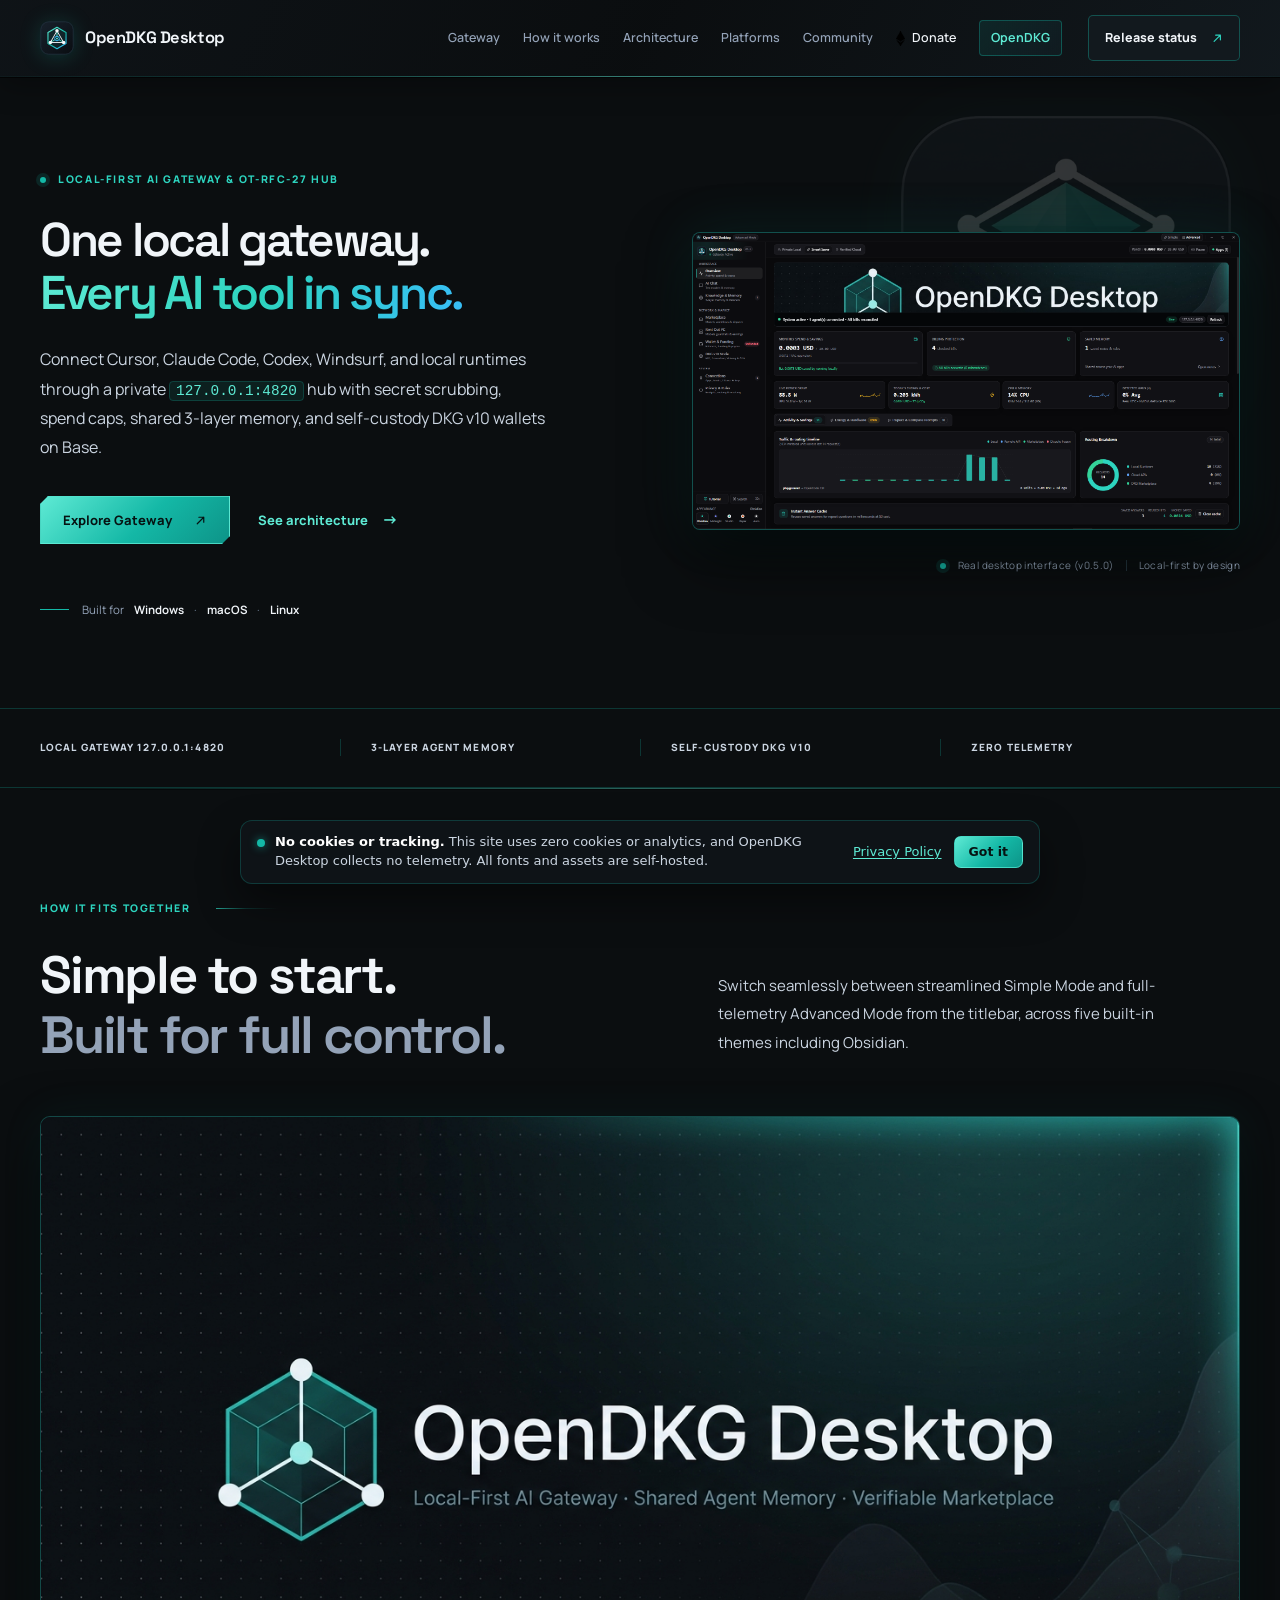
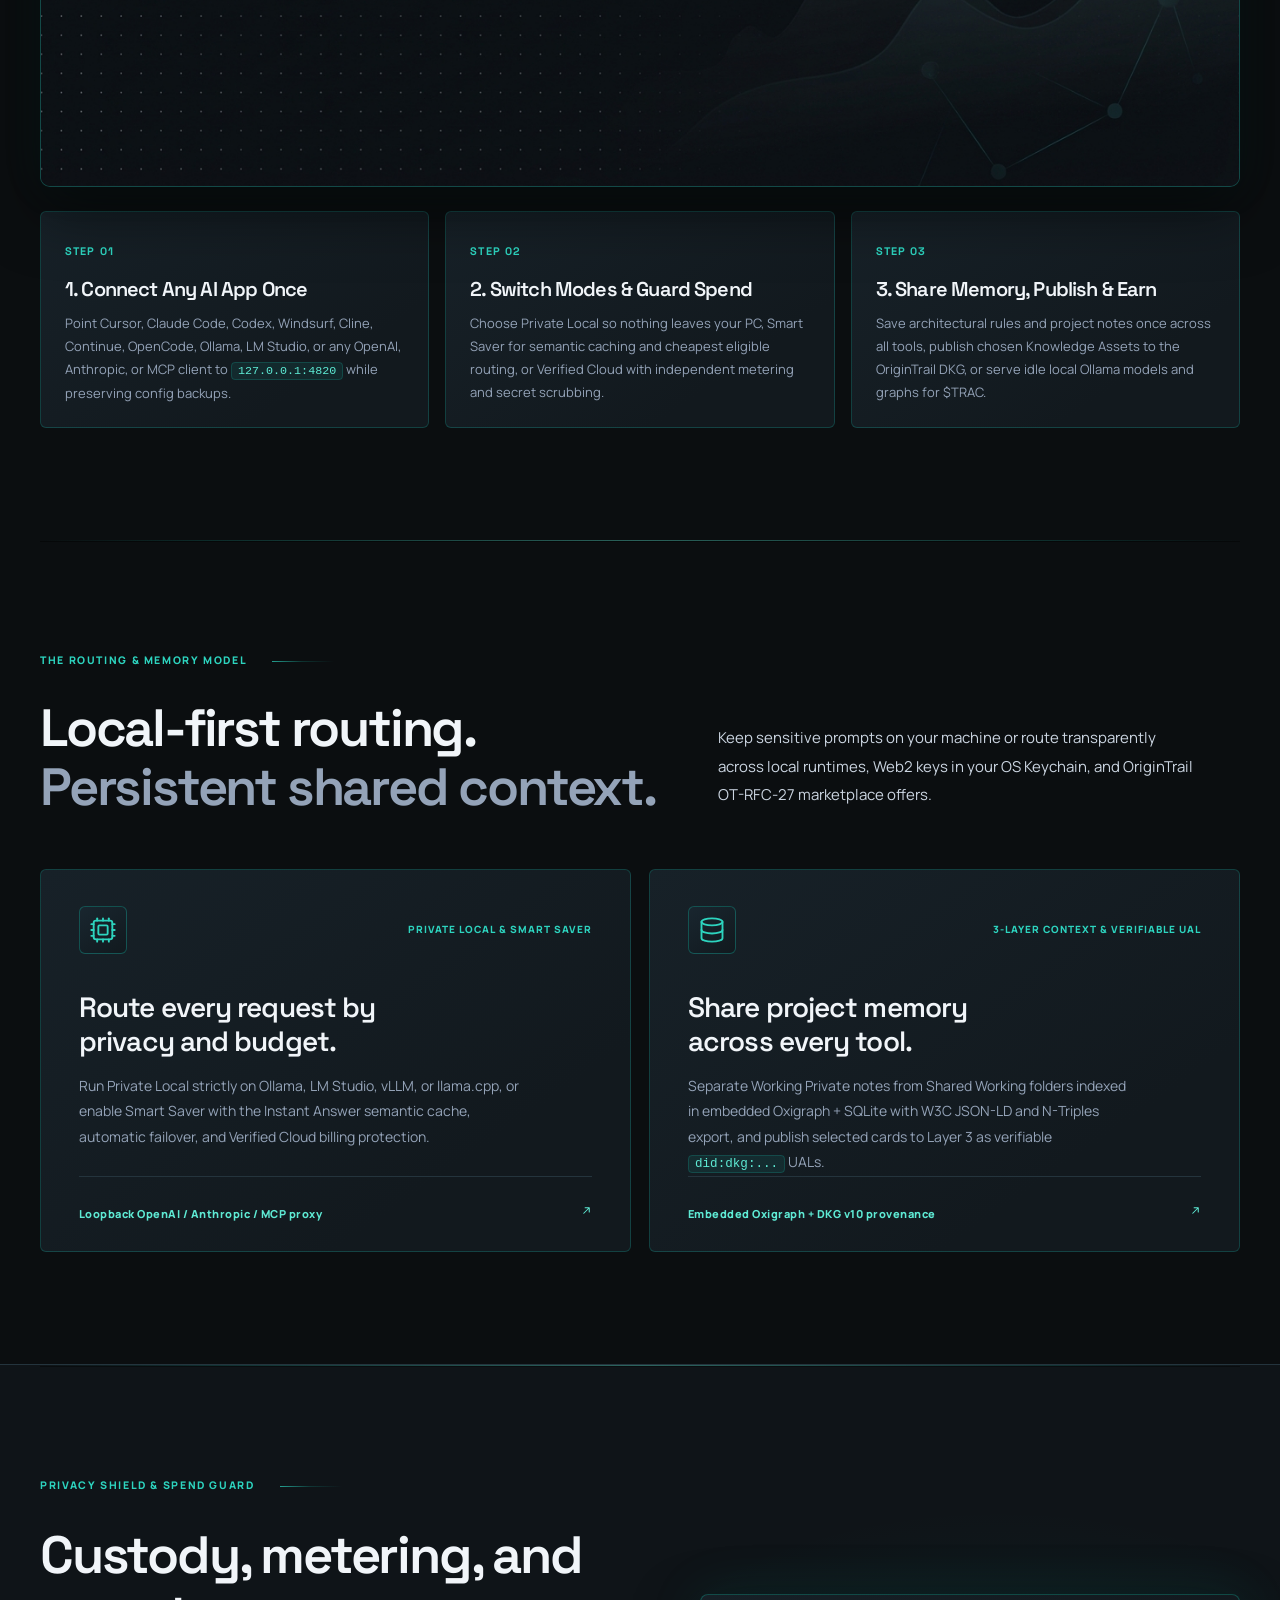
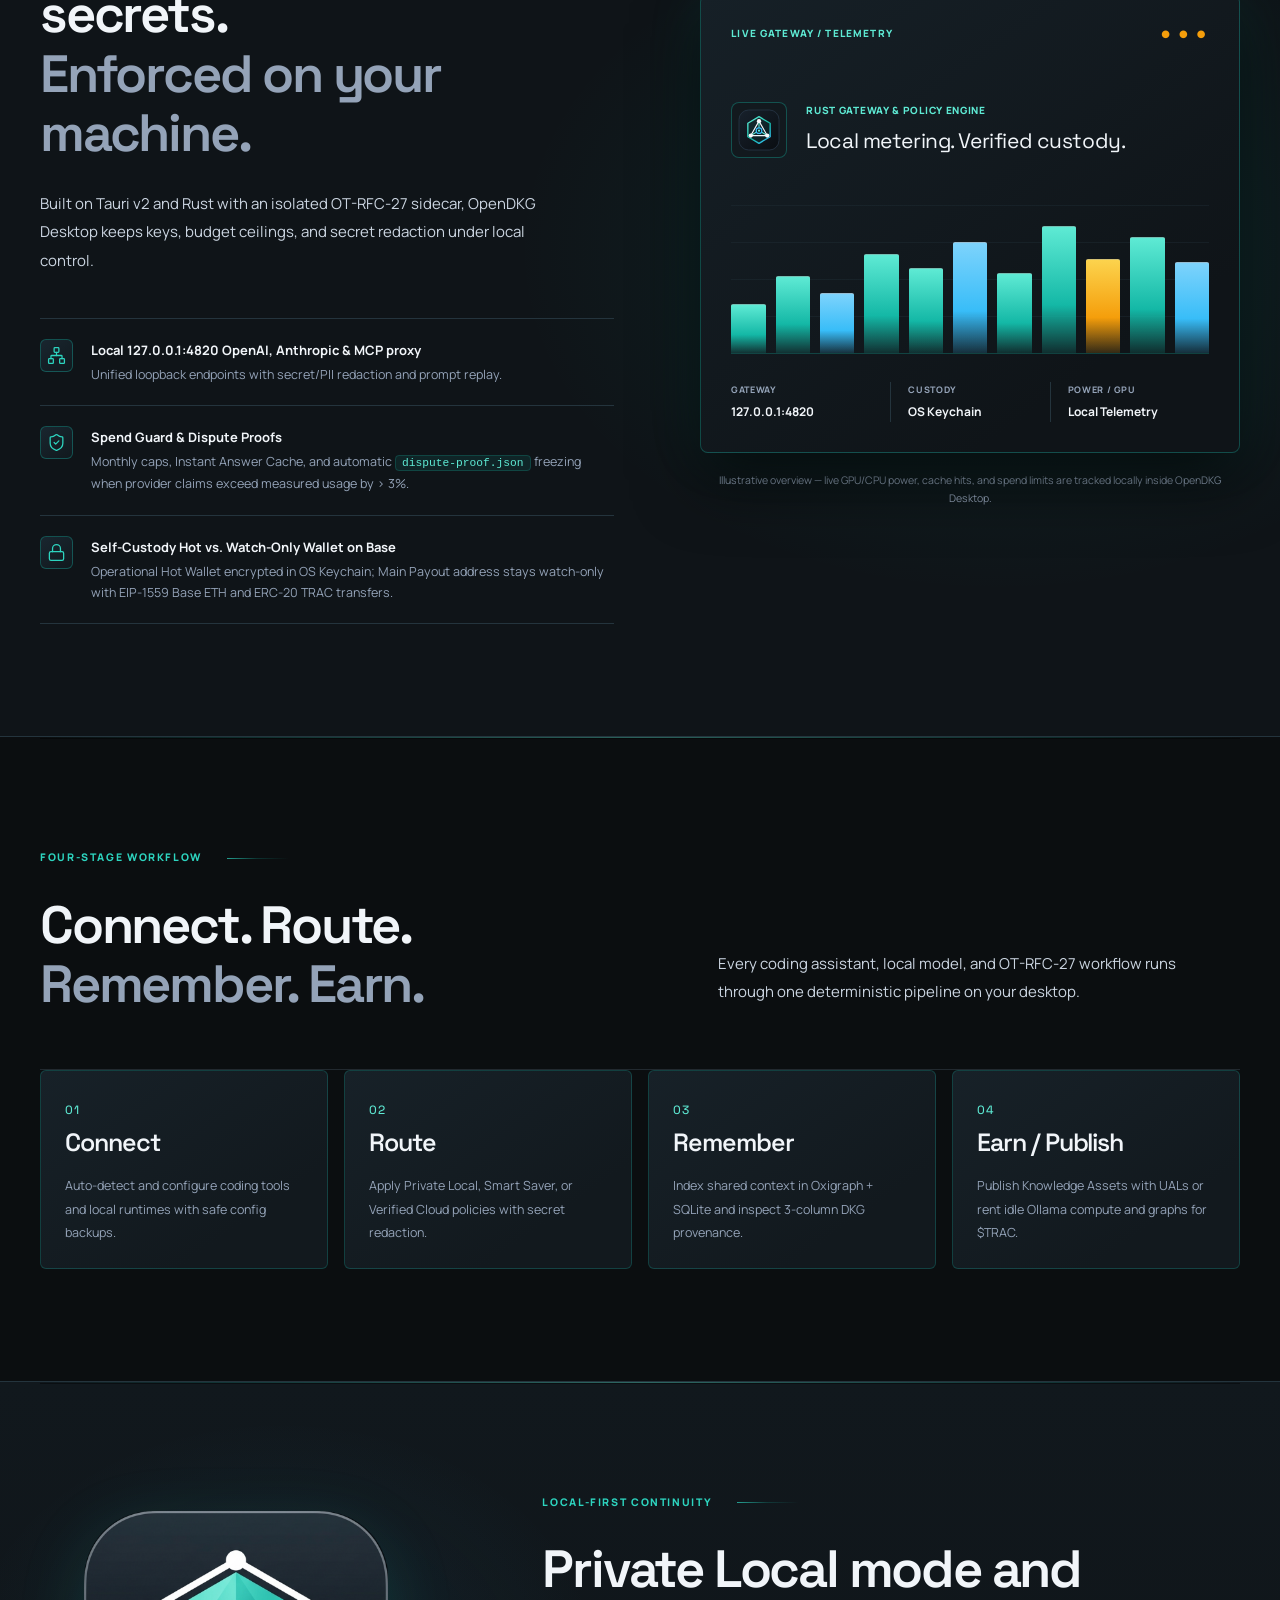
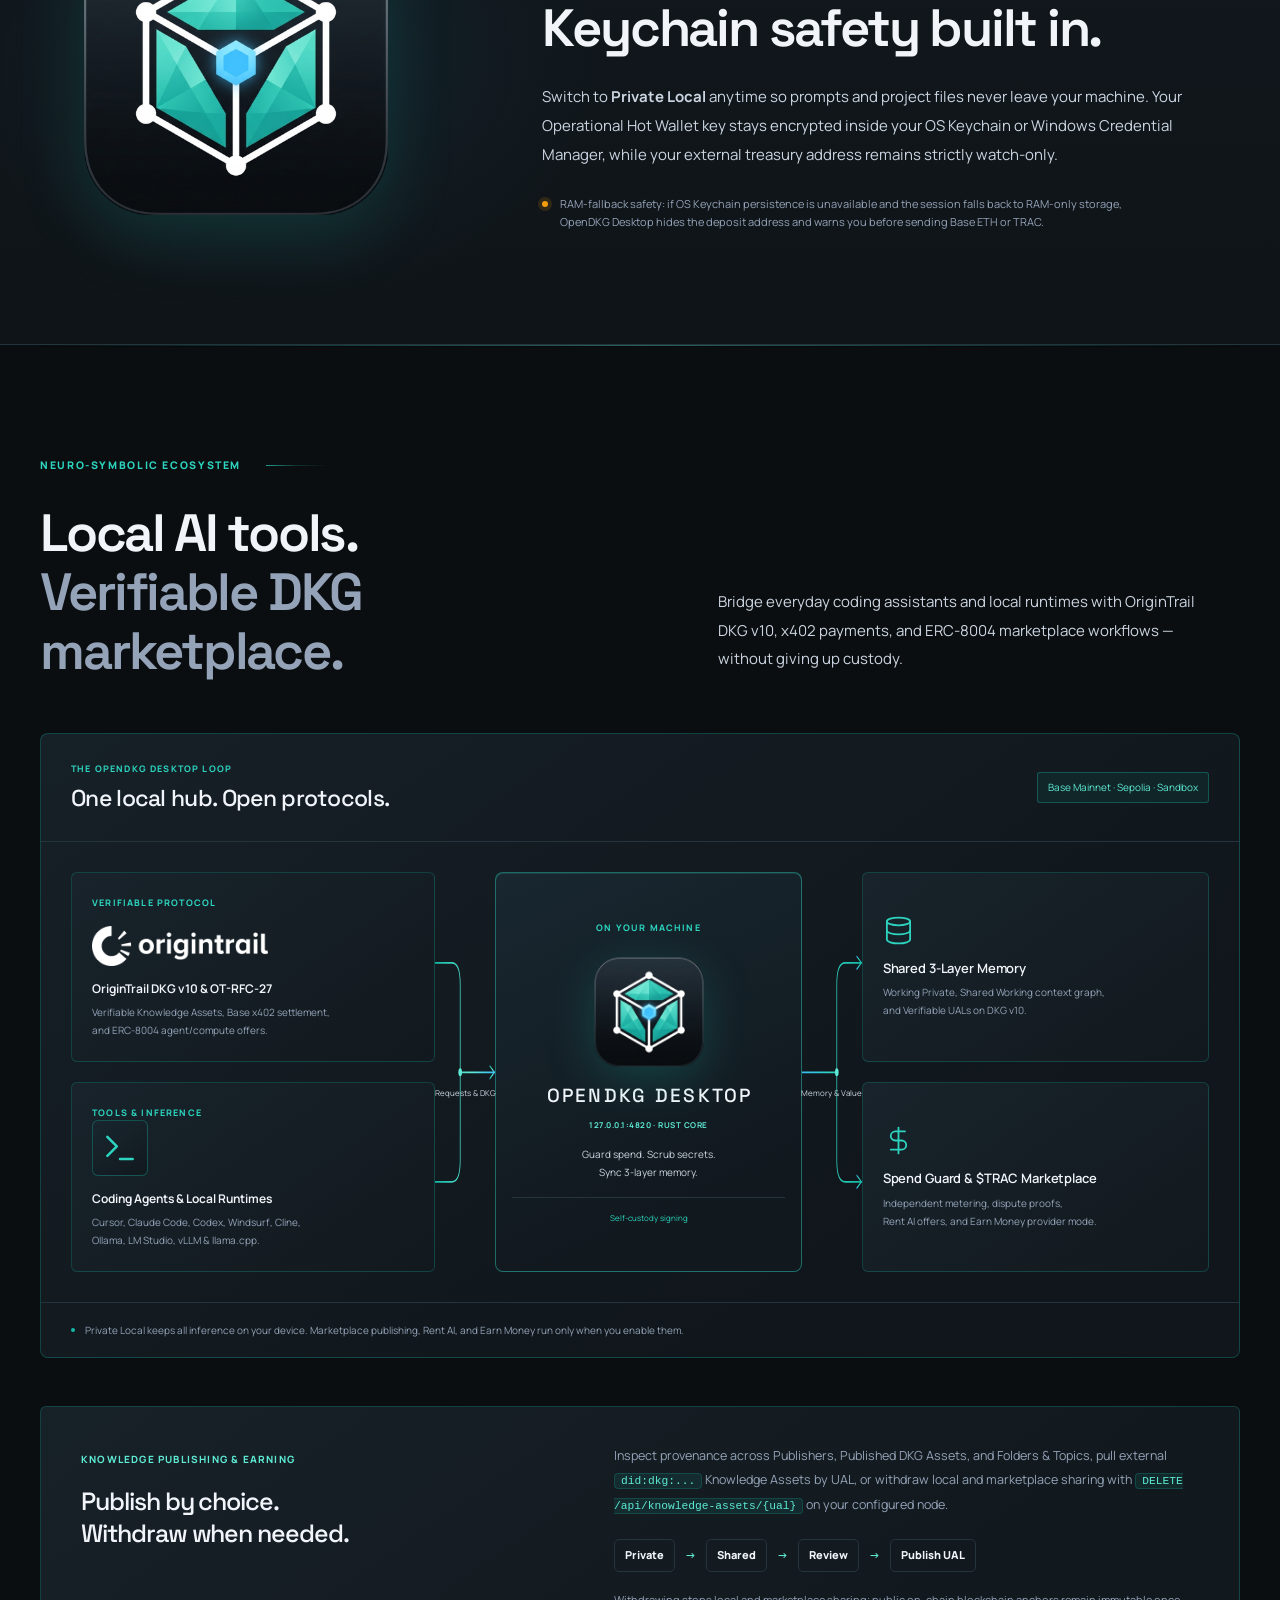
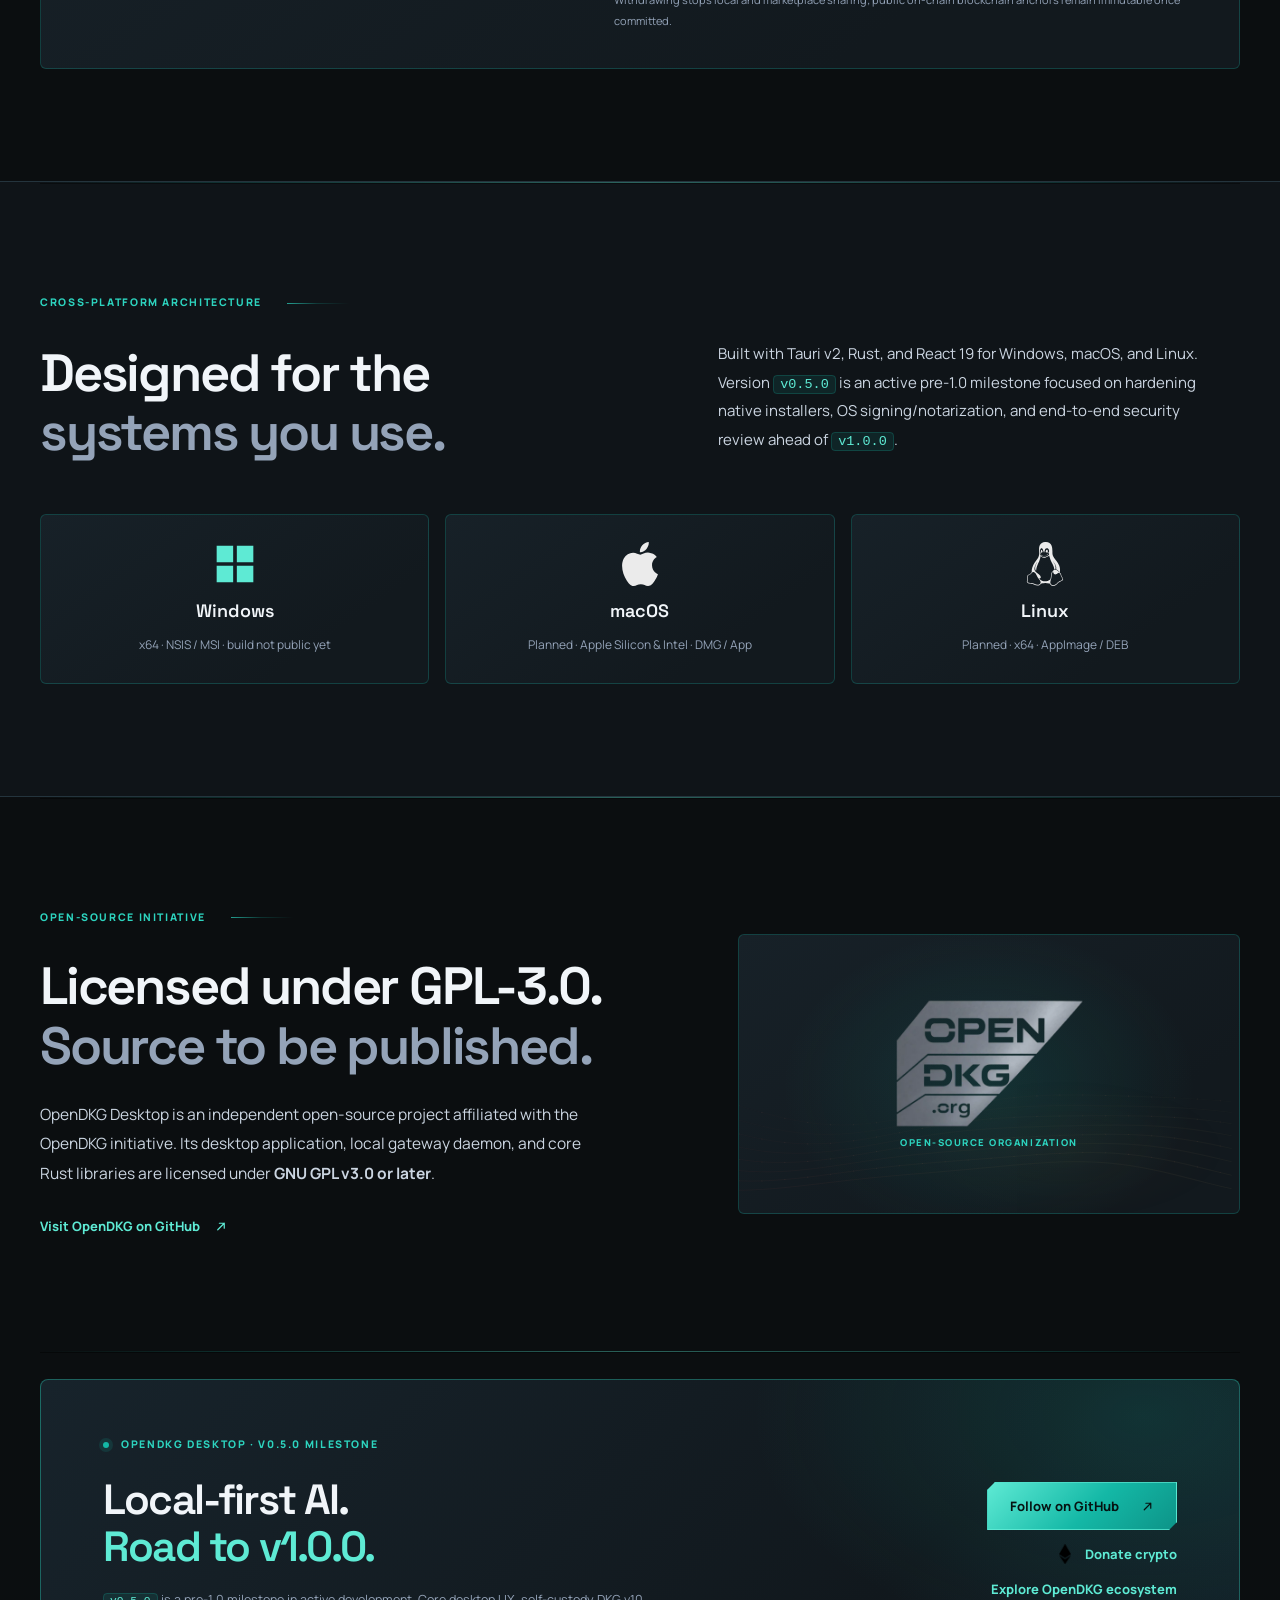
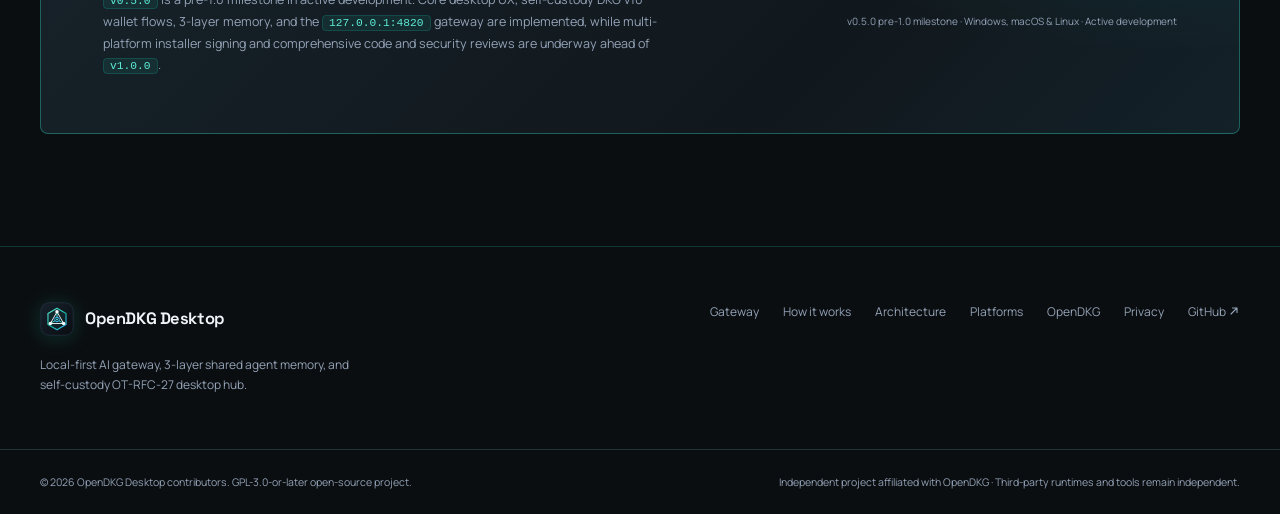
==== commit d4d34a52: "fix(sites): only claim what visitors can verify on Desktop, Graph and VerityTrail (#5) The three pro" ====
--- a/Desktop/index.html
+++ b/Desktop/index.html
@@ -47,7 +47,7 @@
           <a class="nav-donate" href="https://opendkg.org/donate/"><img src="assets/icons/ethereum.png" alt="" width="9" height="15">Donate</a>
           <a class="nav-opendkg" href="https://opendkg.org/">OpenDKG</a>
         </nav>
-        <a class="nav-cta" href="#download">Get Desktop <svg class="link-arrow" viewBox="0 0 16 16" fill="none" stroke="currentColor" stroke-width="1.5" stroke-linecap="round" stroke-linejoin="round" aria-hidden="true" focusable="false"><path d="M4 12 12 4M6 4h6v6"/></svg></a>
+        <a class="nav-cta" href="#download">Release status <svg class="link-arrow" viewBox="0 0 16 16" fill="none" stroke="currentColor" stroke-width="1.5" stroke-linecap="round" stroke-linejoin="round" aria-hidden="true" focusable="false"><path d="M4 12 12 4M6 4h6v6"/></svg></a>
         <button class="menu-toggle" type="button" aria-label="Open menu" aria-expanded="false" aria-controls="mobile-menu"><span></span><span></span></button>
       </div>
       <nav class="mobile-nav" id="mobile-menu" aria-label="Mobile navigation" hidden>
@@ -56,7 +56,7 @@
         <a href="#architecture">Architecture</a>
         <a href="#platforms">Platforms</a>
         <a href="#community">Community</a>
-        <a href="#download">Get Desktop</a>
+        <a href="#download">Release status</a>
         <a class="nav-donate" href="https://opendkg.org/donate/"><img src="assets/icons/ethereum.png" alt="" width="9" height="15">Donate</a>
         <a class="nav-opendkg" href="https://opendkg.org/">OpenDKG</a>
       </nav>
@@ -393,17 +393,17 @@
             <div class="platform-card">
               <span class="platform-symbol" aria-hidden="true"><svg viewBox="0 0 24 24" fill="currentColor" focusable="false"><path d="M2 2h9v9H2zM13 2h9v9h-9zM2 13h9v9H2zM13 13h9v9h-9z"/></svg></span>
               <strong>Windows</strong>
-              <span class="platform-note">x64 · NSIS / MSI</span>
+              <span class="platform-note">x64 · NSIS / MSI · build not public yet</span>
             </div>
             <div class="platform-card">
               <span class="platform-symbol" aria-hidden="true"><img src="assets/icons/apple.svg" width="44" height="44" alt="" loading="lazy"></span>
               <strong>macOS</strong>
-              <span class="platform-note">Apple Silicon &amp; Intel · DMG / App</span>
+              <span class="platform-note">Planned · Apple Silicon &amp; Intel · DMG / App</span>
             </div>
             <div class="platform-card">
               <span class="platform-symbol" aria-hidden="true"><img src="assets/icons/linux.svg" width="44" height="44" alt="" loading="lazy"></span>
               <strong>Linux</strong>
-              <span class="platform-note">x64 · AppImage / DEB</span>
+              <span class="platform-note">Planned · x64 · AppImage / DEB</span>
             </div>
           </div>
         </div>
@@ -413,7 +413,7 @@
         <div class="community-main">
           <div>
             <div class="section-label">OPEN-SOURCE INITIATIVE</div>
-            <h2 id="community-title">Built in the open.<br><span>Licensed under GPL-3.0.</span></h2>
+            <h2 id="community-title">Licensed under GPL-3.0.<br><span>Source to be published.</span></h2>
             <p>OpenDKG Desktop is an independent open-source project affiliated with the OpenDKG initiative. Its desktop application, local gateway daemon, and core Rust libraries are licensed under <strong>GNU GPL v3.0 or later</strong>.</p>
             <a class="text-link" href="https://github.com/OpenDKG" target="_blank" rel="noopener noreferrer">Visit OpenDKG on GitHub <svg class="link-arrow" viewBox="0 0 16 16" fill="none" stroke="currentColor" stroke-width="1.5" stroke-linecap="round" stroke-linejoin="round" aria-hidden="true" focusable="false"><path d="M4 12 12 4M6 4h6v6"/></svg></a>
           </div>
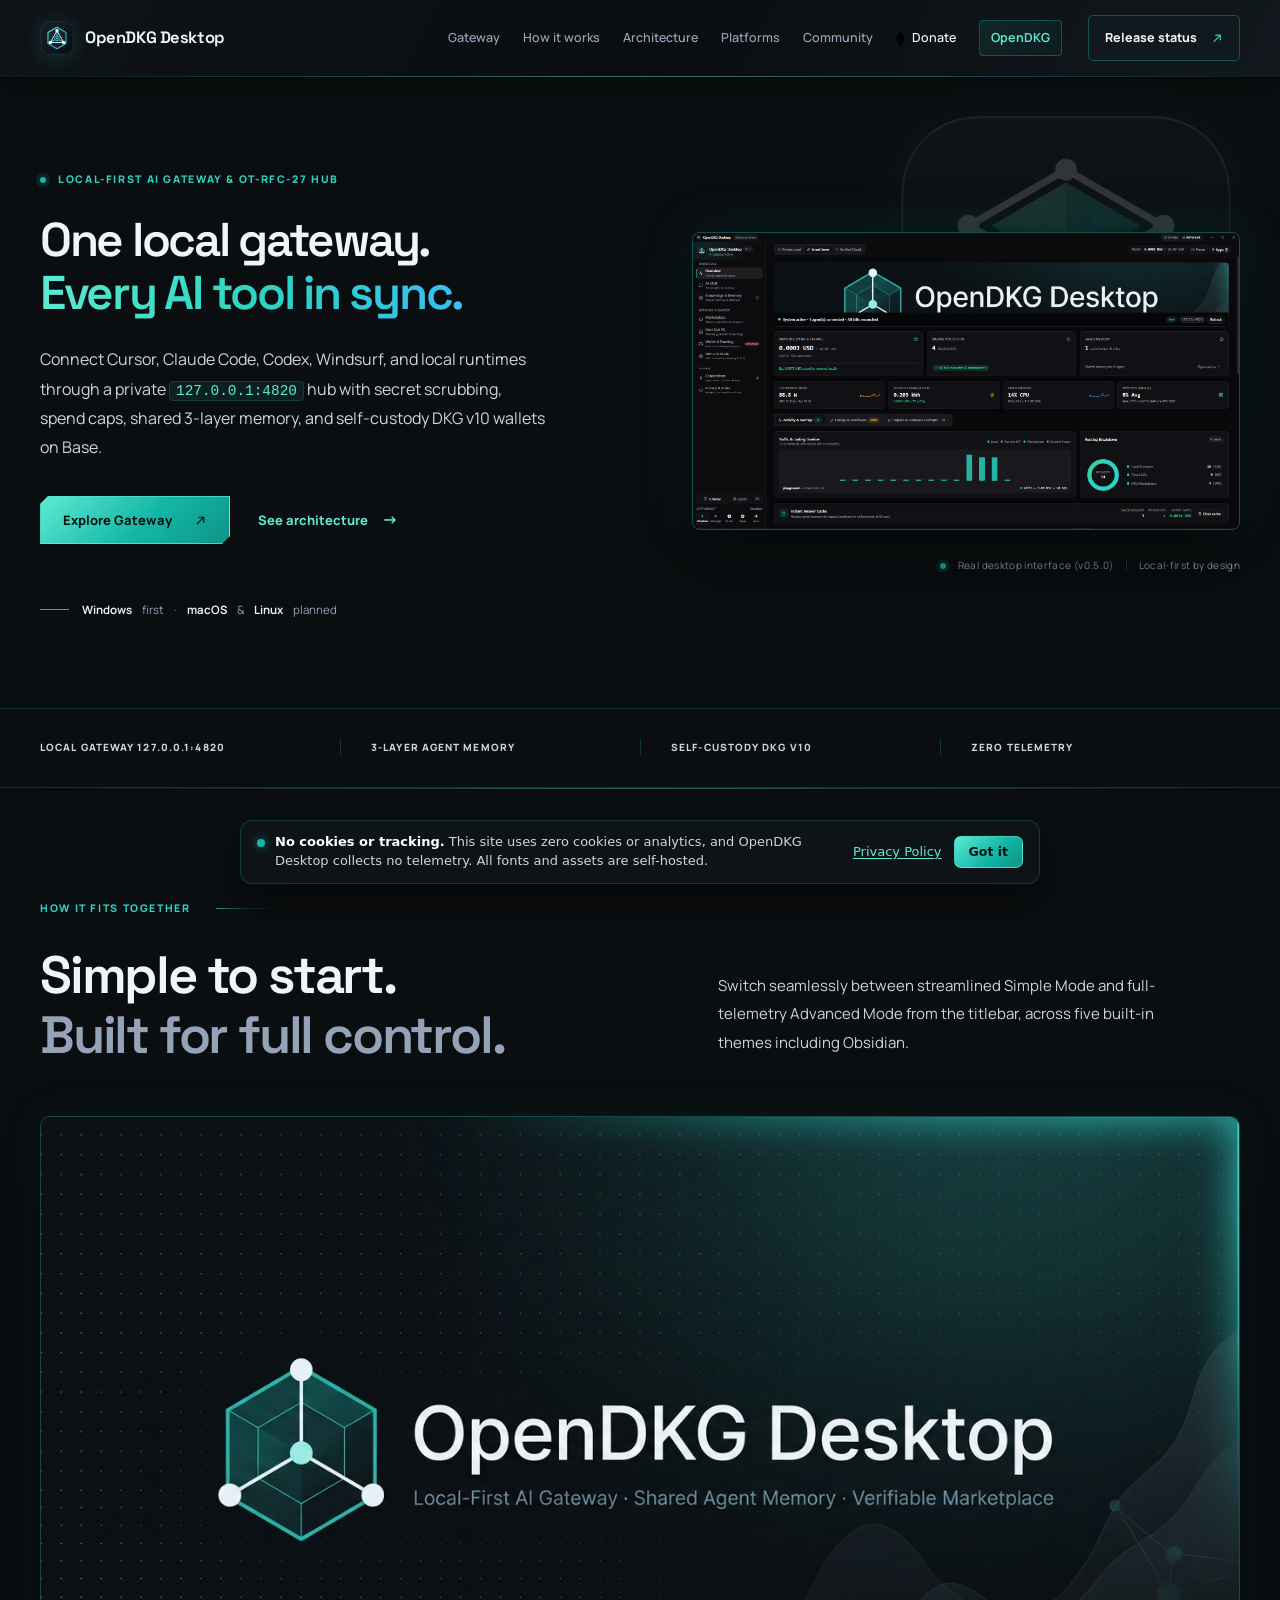
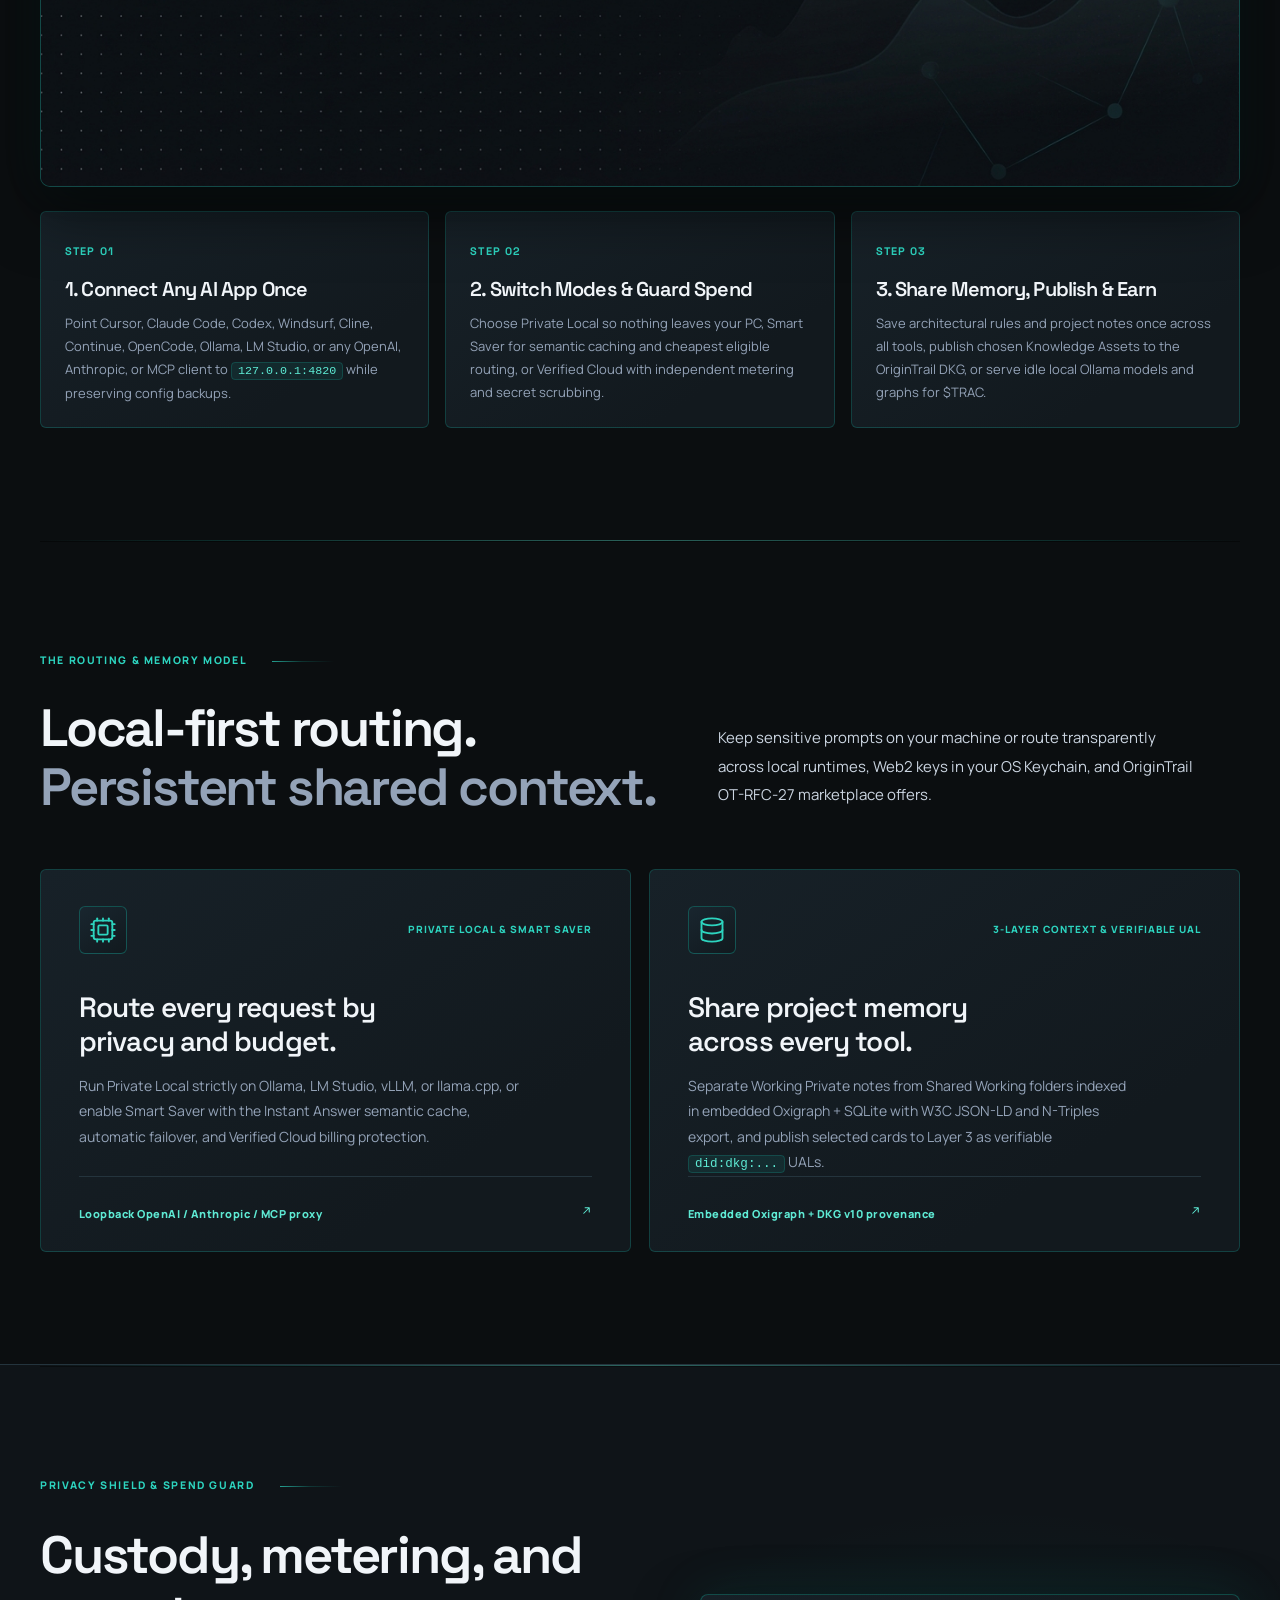
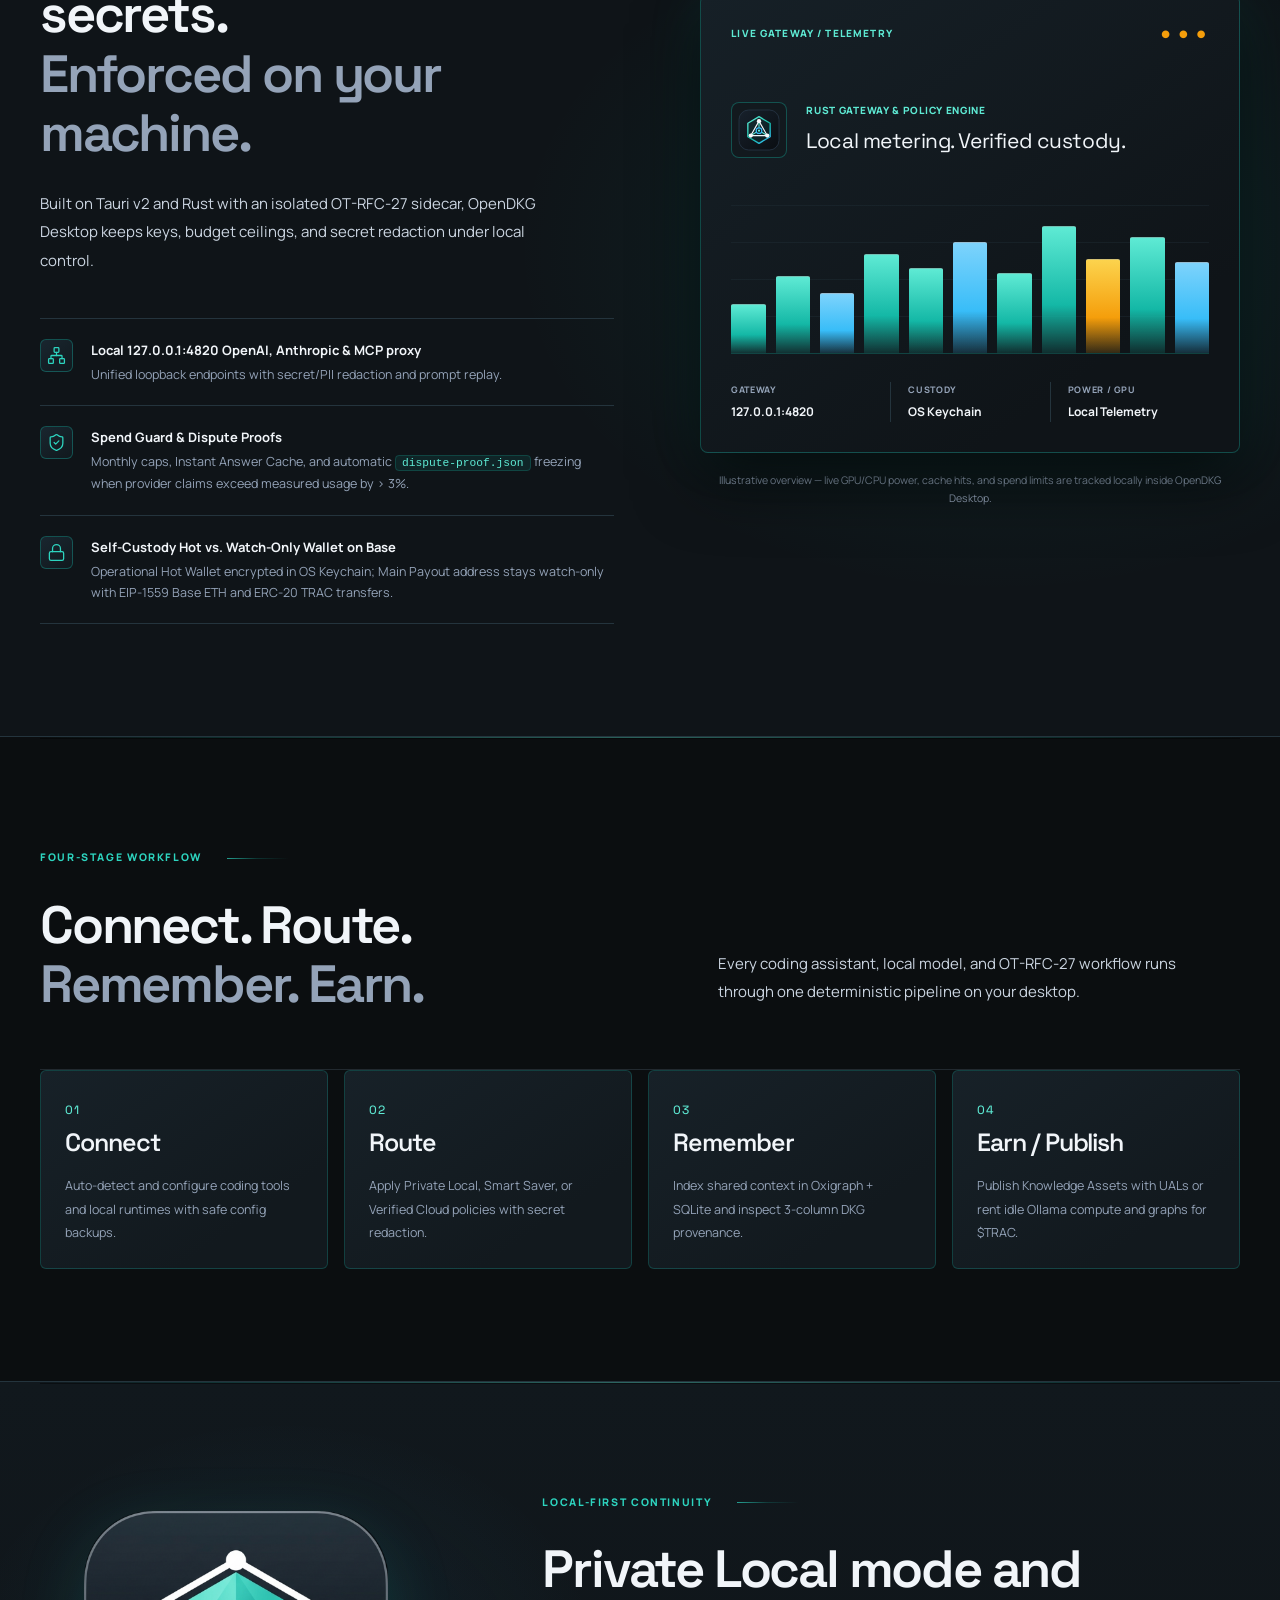
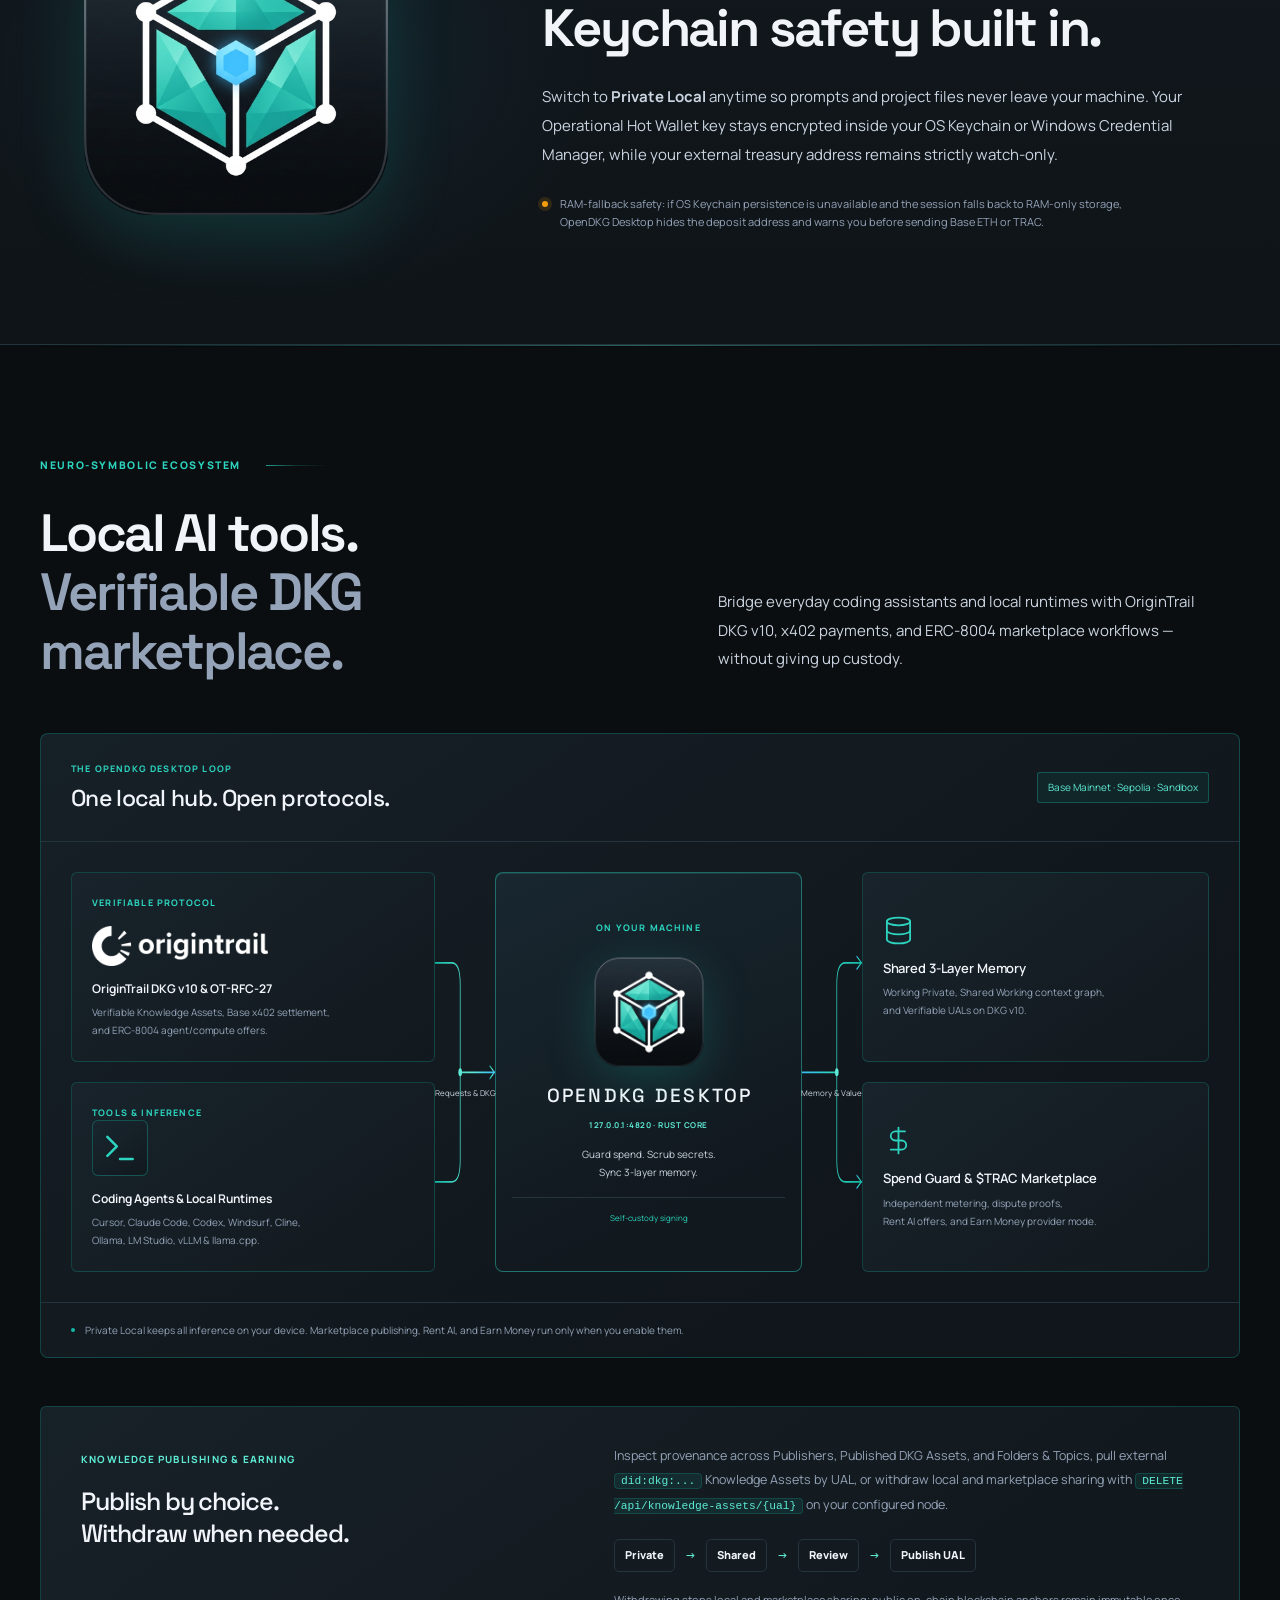
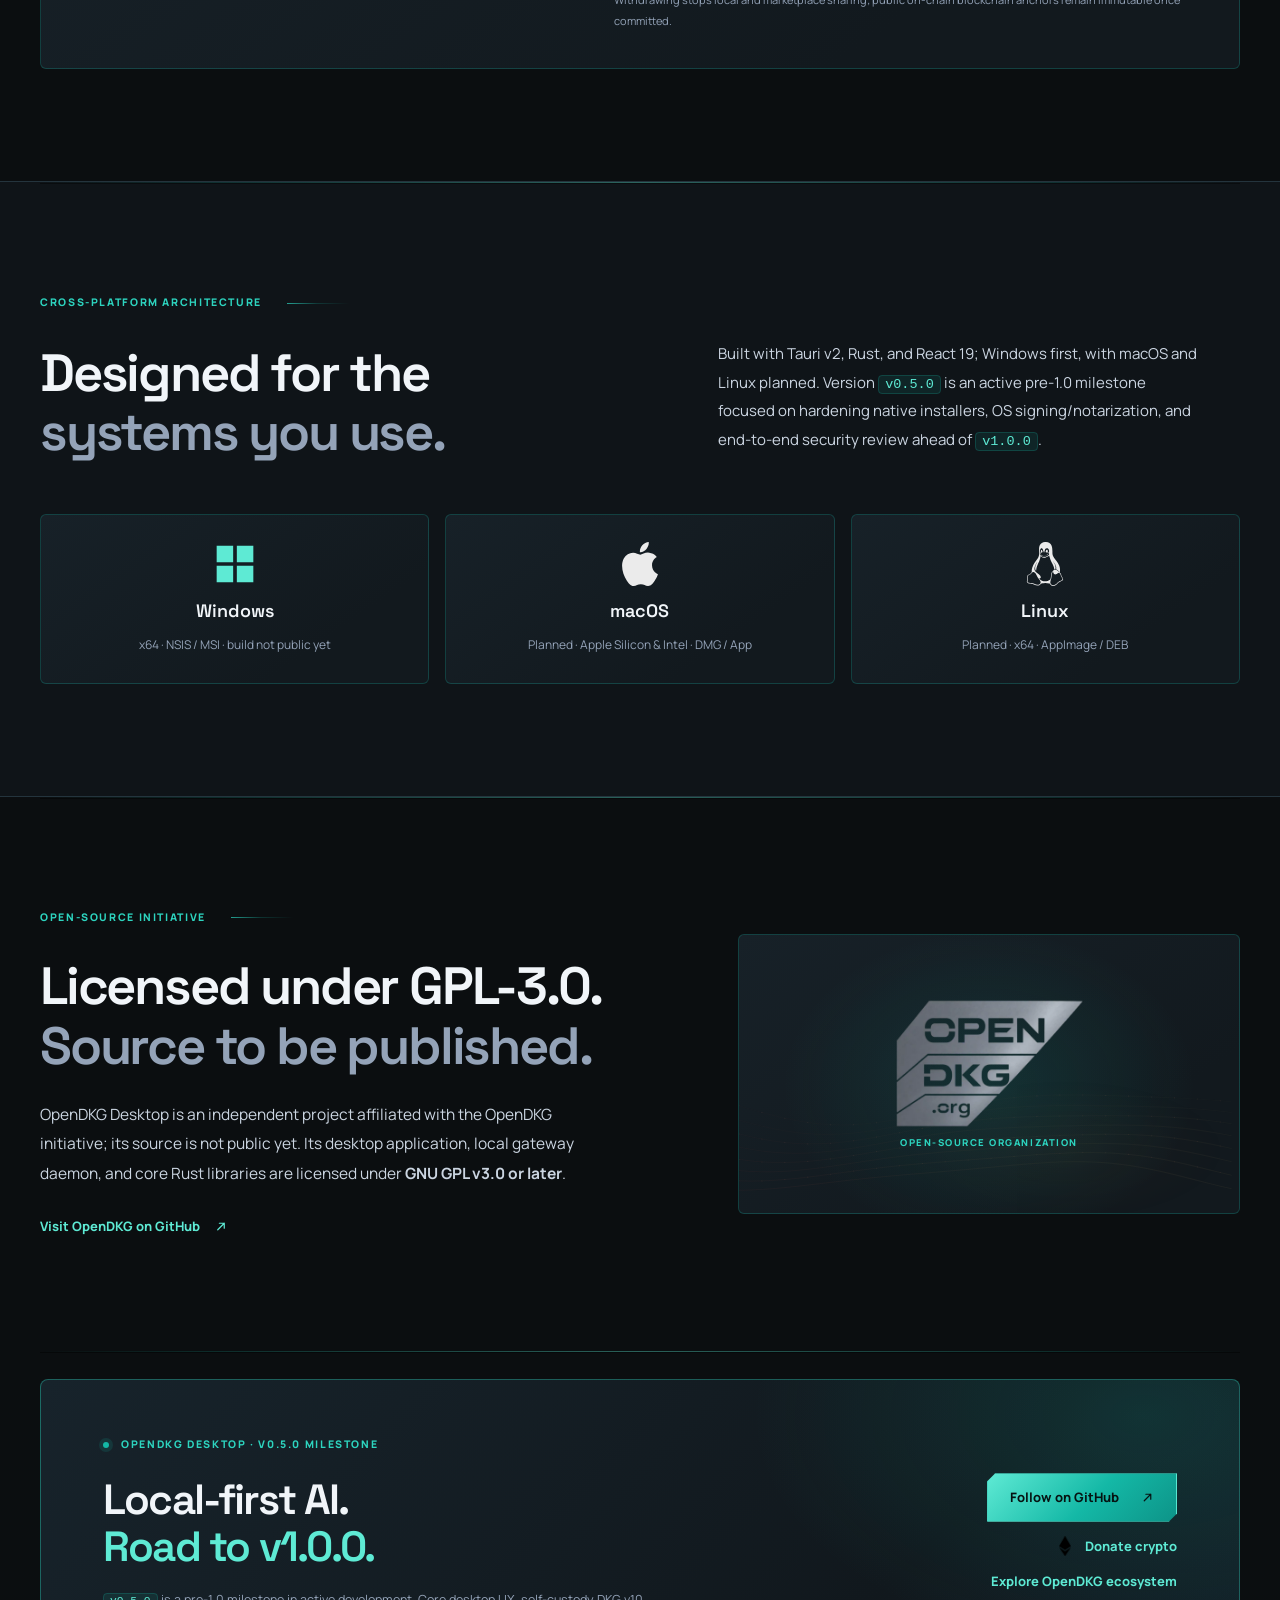
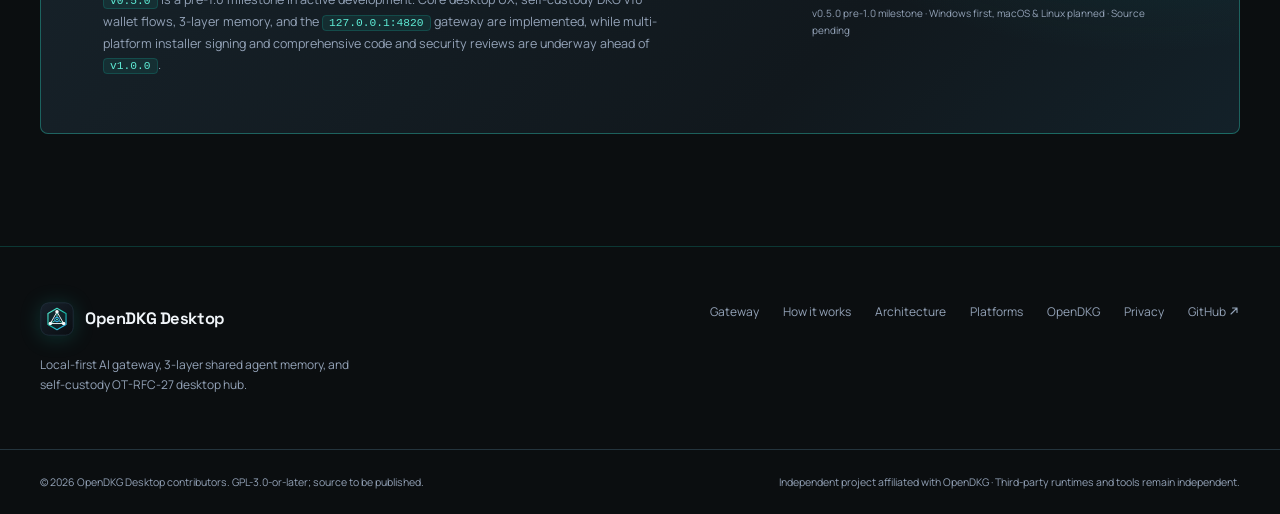
==== commit 16fee7c7: "fix(sites): remove availability and open-source wording that contradicts Source pending (#5) Review " ====
--- a/Desktop/index.html
+++ b/Desktop/index.html
@@ -72,7 +72,7 @@
             <a href="#gateway" class="button button-primary">Explore Gateway <svg class="link-arrow" viewBox="0 0 16 16" fill="none" stroke="currentColor" stroke-width="1.5" stroke-linecap="round" stroke-linejoin="round" aria-hidden="true" focusable="false"><path d="M4 12 12 4M6 4h6v6"/></svg></a>
             <a href="#architecture" class="text-link">See architecture <span aria-hidden="true">→</span></a>
           </div>
-          <div class="platform-line"><span class="platform-dash"></span> Built for <strong>Windows</strong><span class="dot">·</span><strong>macOS</strong><span class="dot">·</span><strong>Linux</strong></div>
+          <div class="platform-line"><span class="platform-dash"></span> <strong>Windows</strong> first<span class="dot">·</span><strong>macOS</strong> &amp; <strong>Linux</strong> planned</div>
         </div>
         <div class="hero-visual" aria-label="OpenDKG Desktop v0.5.0 Obsidian theme screenshot">
           <img class="hero-shield" src="assets/logo.png" width="1024" height="1024" alt="" aria-hidden="true">
@@ -387,7 +387,7 @@
           <div class="section-label">CROSS-PLATFORM ARCHITECTURE</div>
           <div class="section-head">
             <h2 id="platforms-title">Designed for the<br><span>systems you use.</span></h2>
-            <p>Built with Tauri v2, Rust, and React 19 for Windows, macOS, and Linux. Version <code>v0.5.0</code> is an active pre-1.0 milestone focused on hardening native installers, OS signing/notarization, and end-to-end security review ahead of <code>v1.0.0</code>.</p>
+            <p>Built with Tauri v2, Rust, and React 19; Windows first, with macOS and Linux planned. Version <code>v0.5.0</code> is an active pre-1.0 milestone focused on hardening native installers, OS signing/notarization, and end-to-end security review ahead of <code>v1.0.0</code>.</p>
           </div>
           <div class="platform-grid">
             <div class="platform-card">
@@ -414,7 +414,7 @@
           <div>
             <div class="section-label">OPEN-SOURCE INITIATIVE</div>
             <h2 id="community-title">Licensed under GPL-3.0.<br><span>Source to be published.</span></h2>
-            <p>OpenDKG Desktop is an independent open-source project affiliated with the OpenDKG initiative. Its desktop application, local gateway daemon, and core Rust libraries are licensed under <strong>GNU GPL v3.0 or later</strong>.</p>
+            <p>OpenDKG Desktop is an independent project affiliated with the OpenDKG initiative; its source is not public yet. Its desktop application, local gateway daemon, and core Rust libraries are licensed under <strong>GNU GPL v3.0 or later</strong>.</p>
             <a class="text-link" href="https://github.com/OpenDKG" target="_blank" rel="noopener noreferrer">Visit OpenDKG on GitHub <svg class="link-arrow" viewBox="0 0 16 16" fill="none" stroke="currentColor" stroke-width="1.5" stroke-linecap="round" stroke-linejoin="round" aria-hidden="true" focusable="false"><path d="M4 12 12 4M6 4h6v6"/></svg></a>
           </div>
           <div class="community-brand">
@@ -436,7 +436,7 @@
             <a class="button button-primary" href="https://github.com/OpenDKG" target="_blank" rel="noopener noreferrer">Follow on GitHub <svg class="link-arrow" viewBox="0 0 16 16" fill="none" stroke="currentColor" stroke-width="1.5" stroke-linecap="round" stroke-linejoin="round" aria-hidden="true" focusable="false"><path d="M4 12 12 4M6 4h6v6"/></svg></a>
             <a class="text-link" href="https://opendkg.org/donate/"><img src="assets/icons/ethereum.png" alt="" width="12" height="20">Donate crypto</a>
             <a class="text-link" href="https://opendkg.org/">Explore OpenDKG ecosystem</a>
-            <span>v0.5.0 pre-1.0 milestone · Windows, macOS &amp; Linux · Active development</span>
+            <span>v0.5.0 pre-1.0 milestone · Windows first, macOS &amp; Linux planned · Source pending</span>
           </div>
         </div>
       </section>
@@ -464,7 +464,7 @@
         </div>
       </div>
       <div class="shell footer-bottom">
-        <span>© <span id="year">2026</span> OpenDKG Desktop contributors. GPL-3.0-or-later open-source project.</span>
+        <span>© <span id="year">2026</span> OpenDKG Desktop contributors. GPL-3.0-or-later; source to be published.</span>
         <span>Independent project affiliated with OpenDKG · Third-party runtimes and tools remain independent.</span>
       </div>
     </footer>
